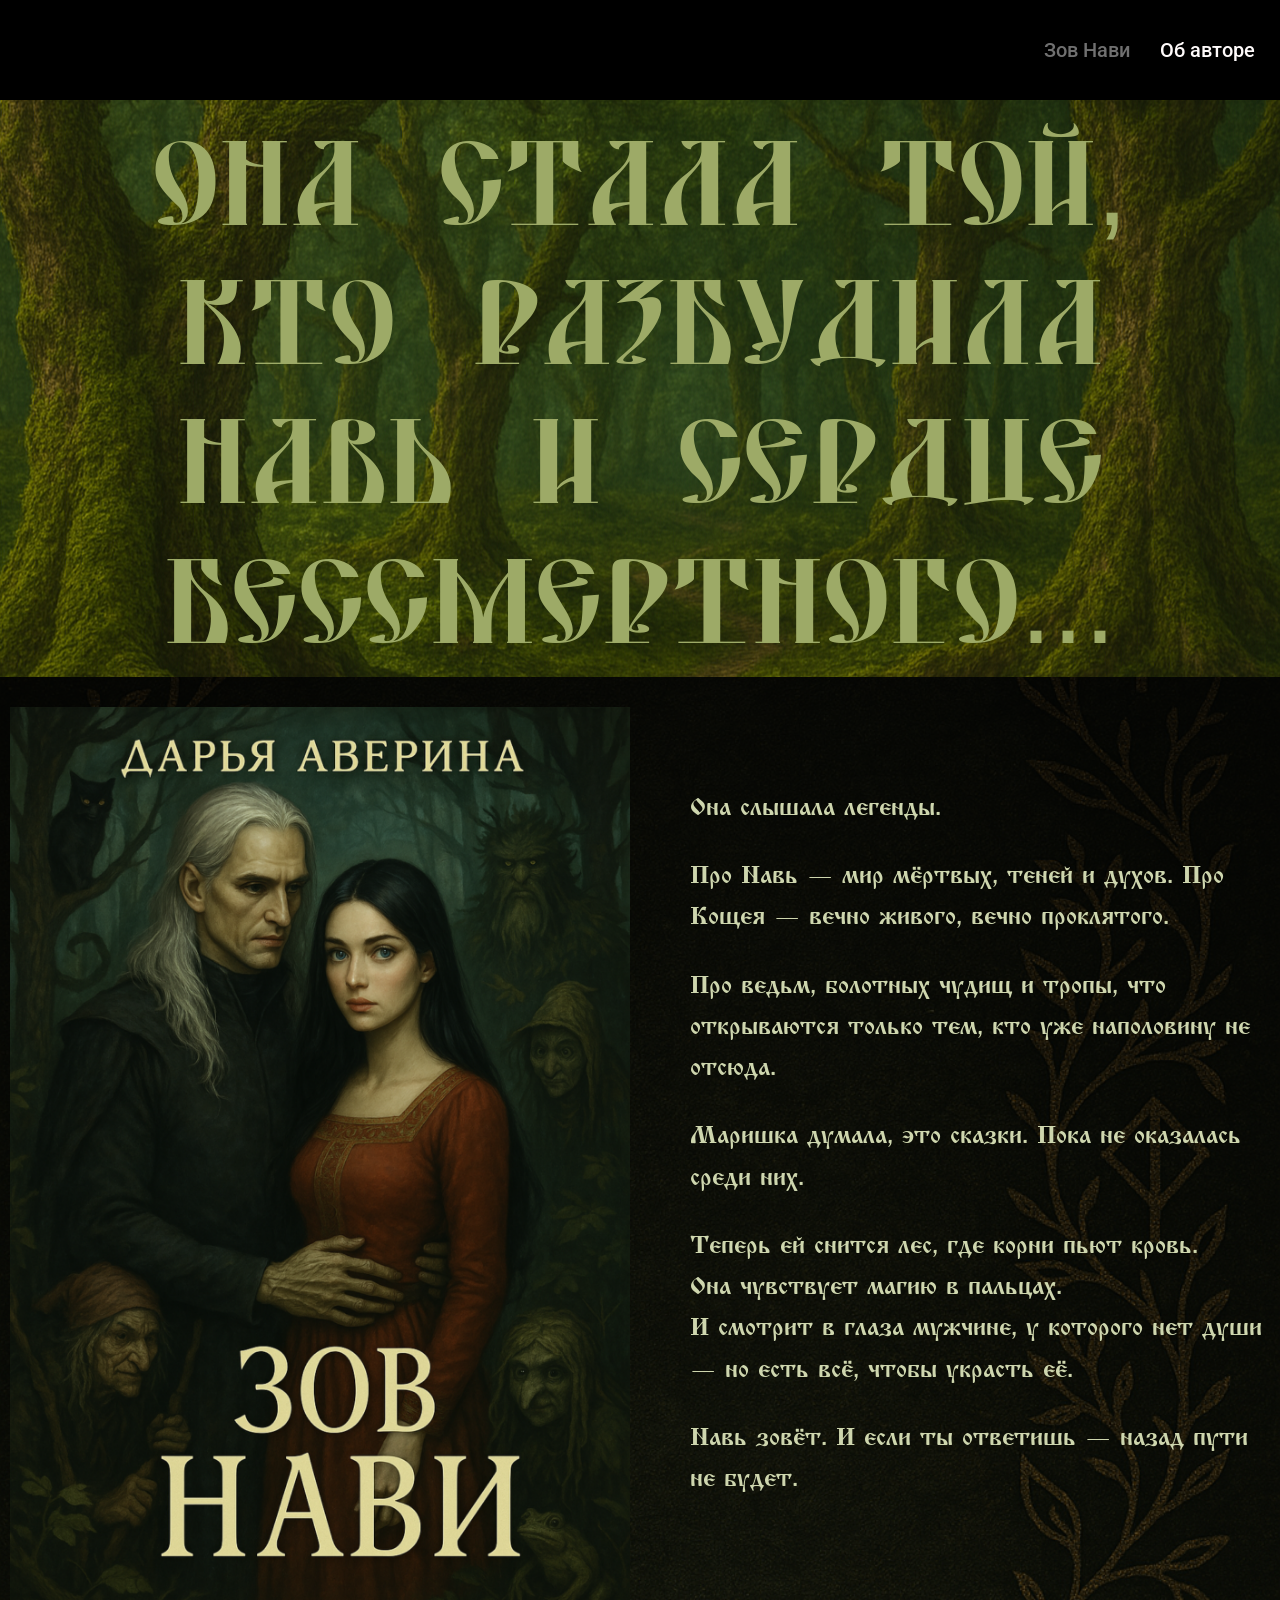
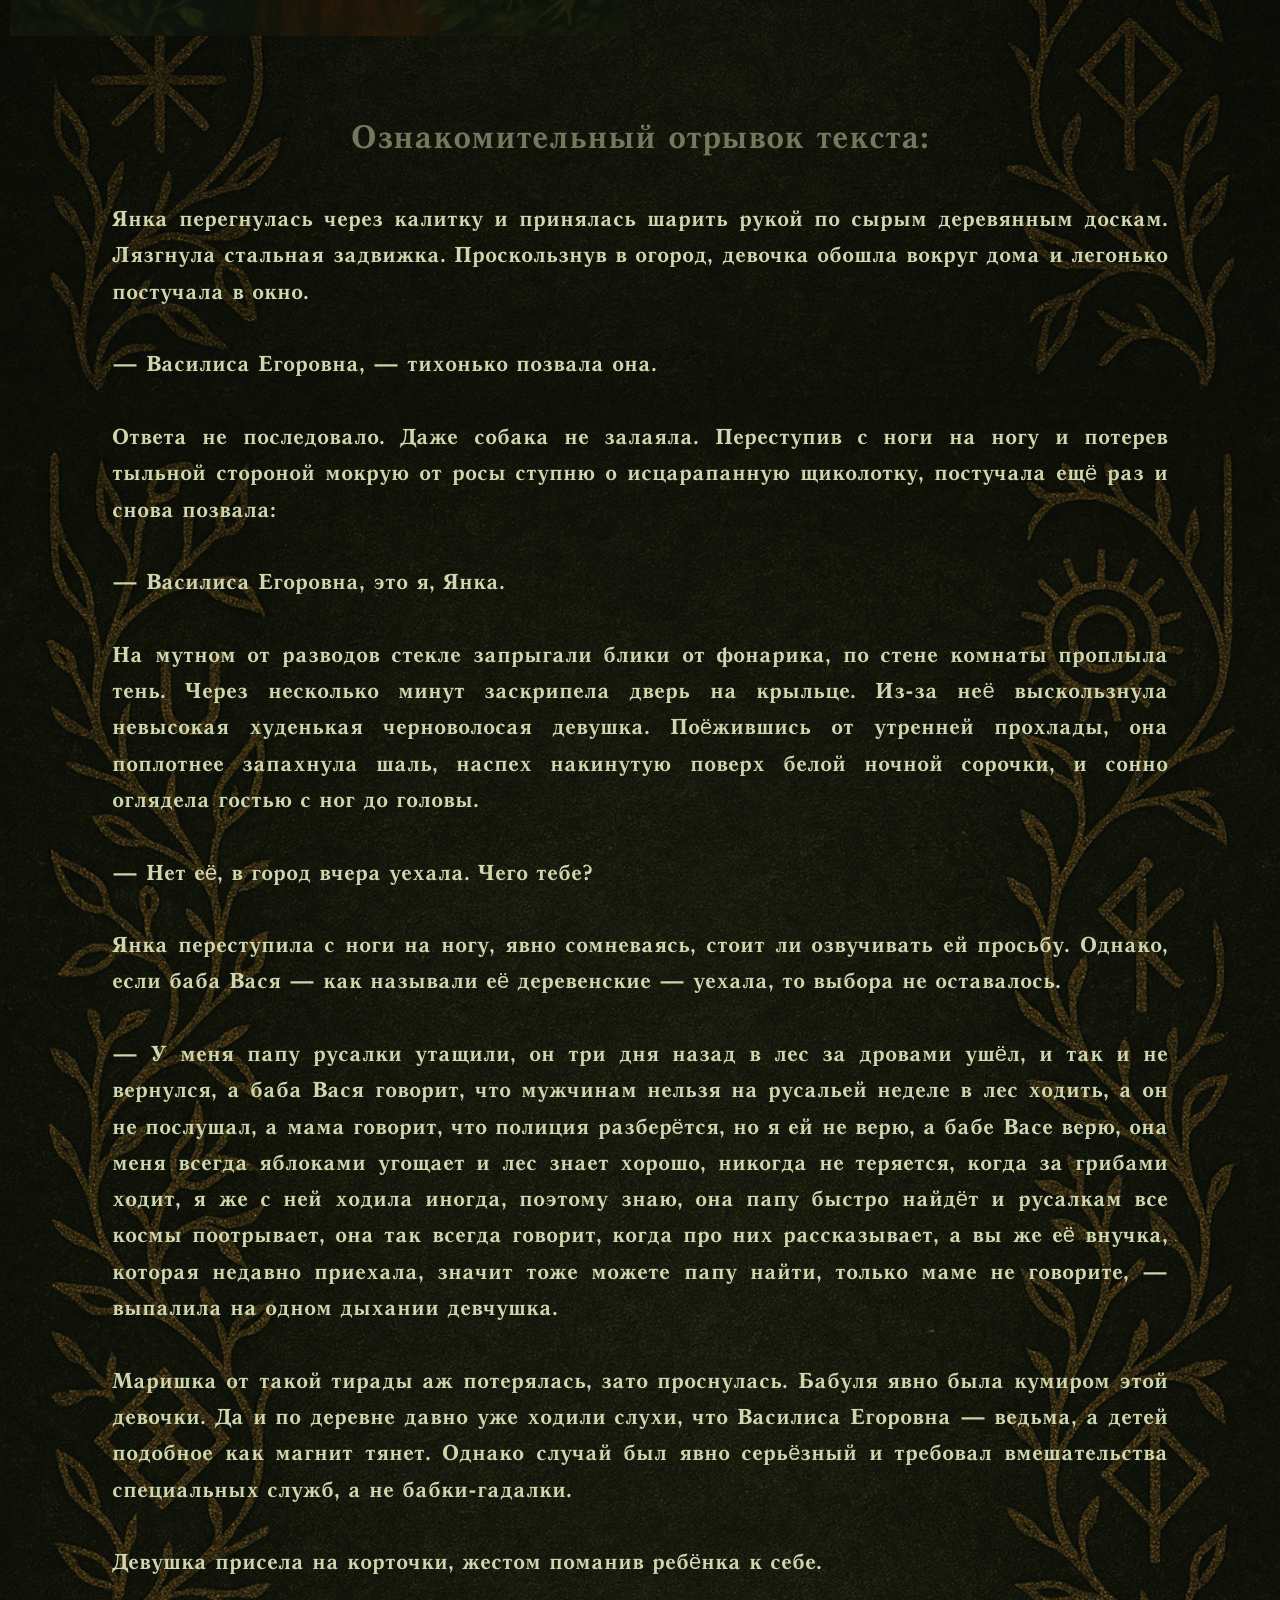
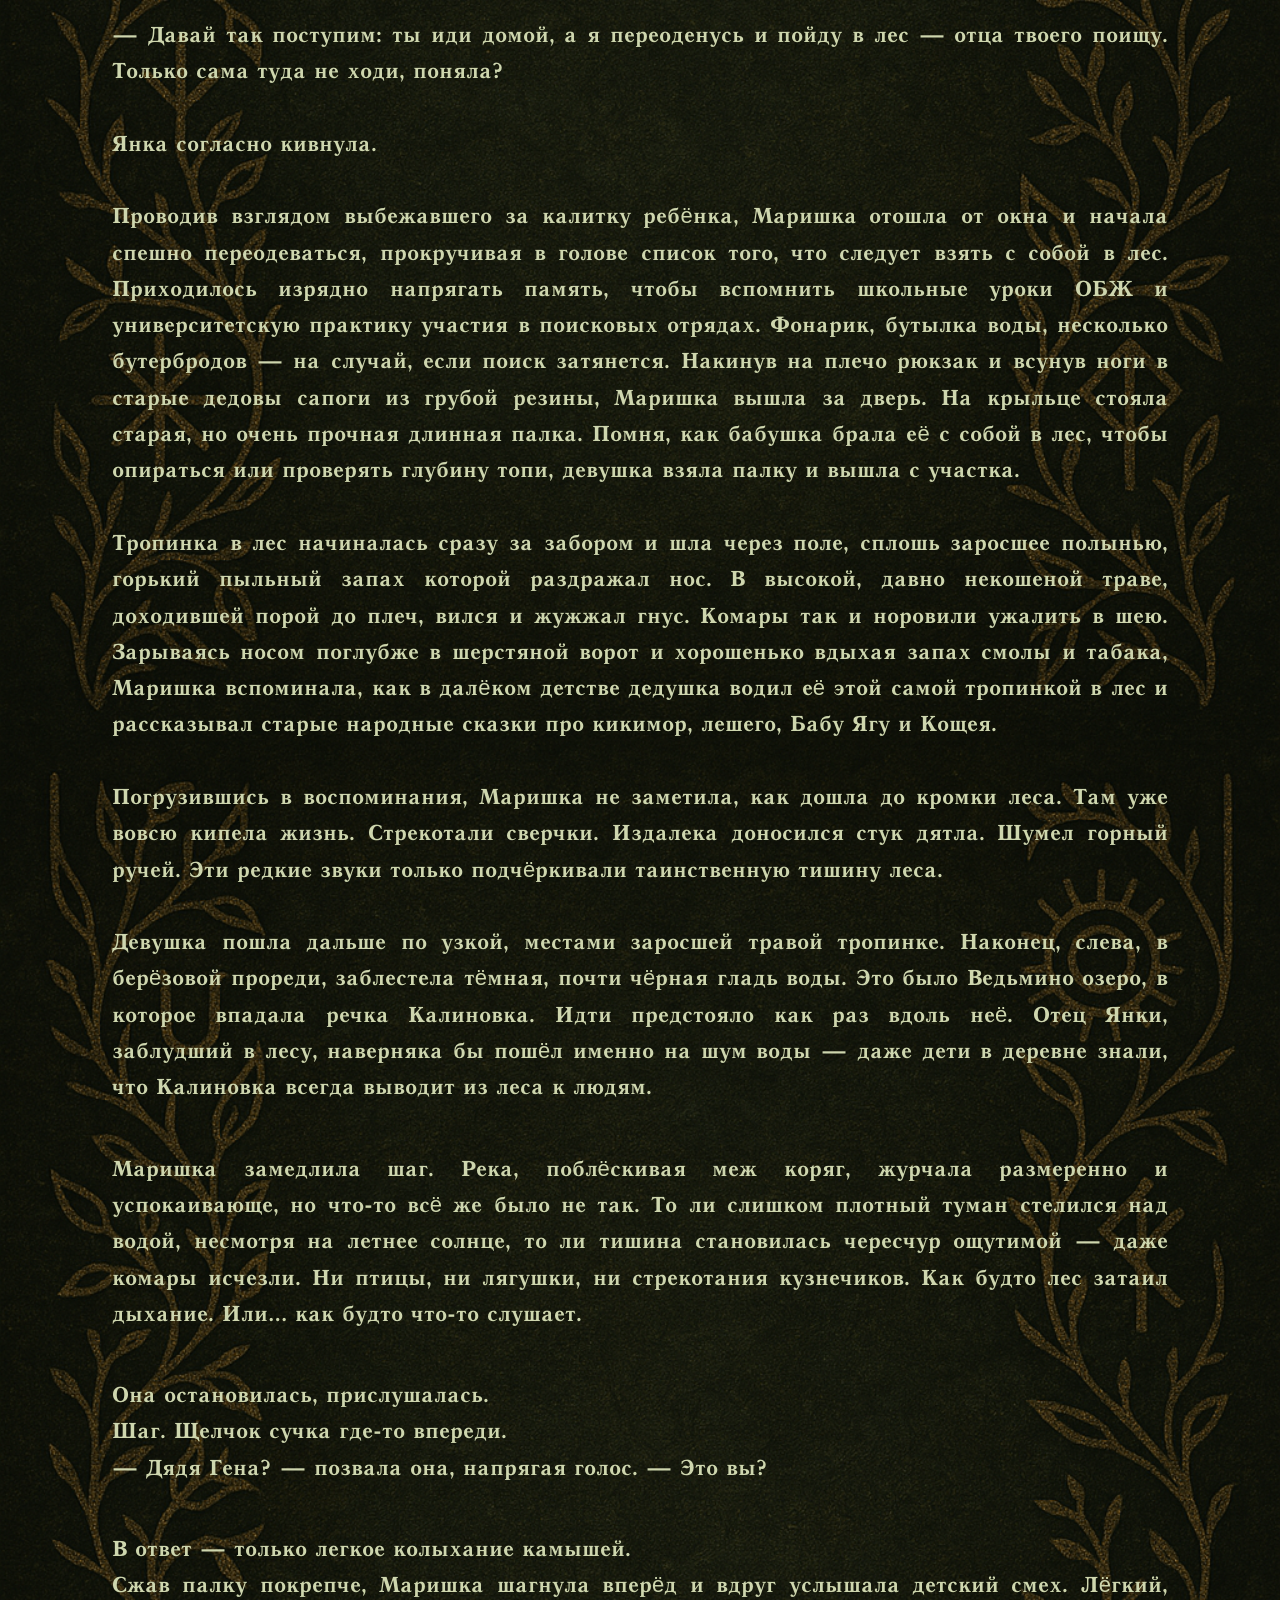
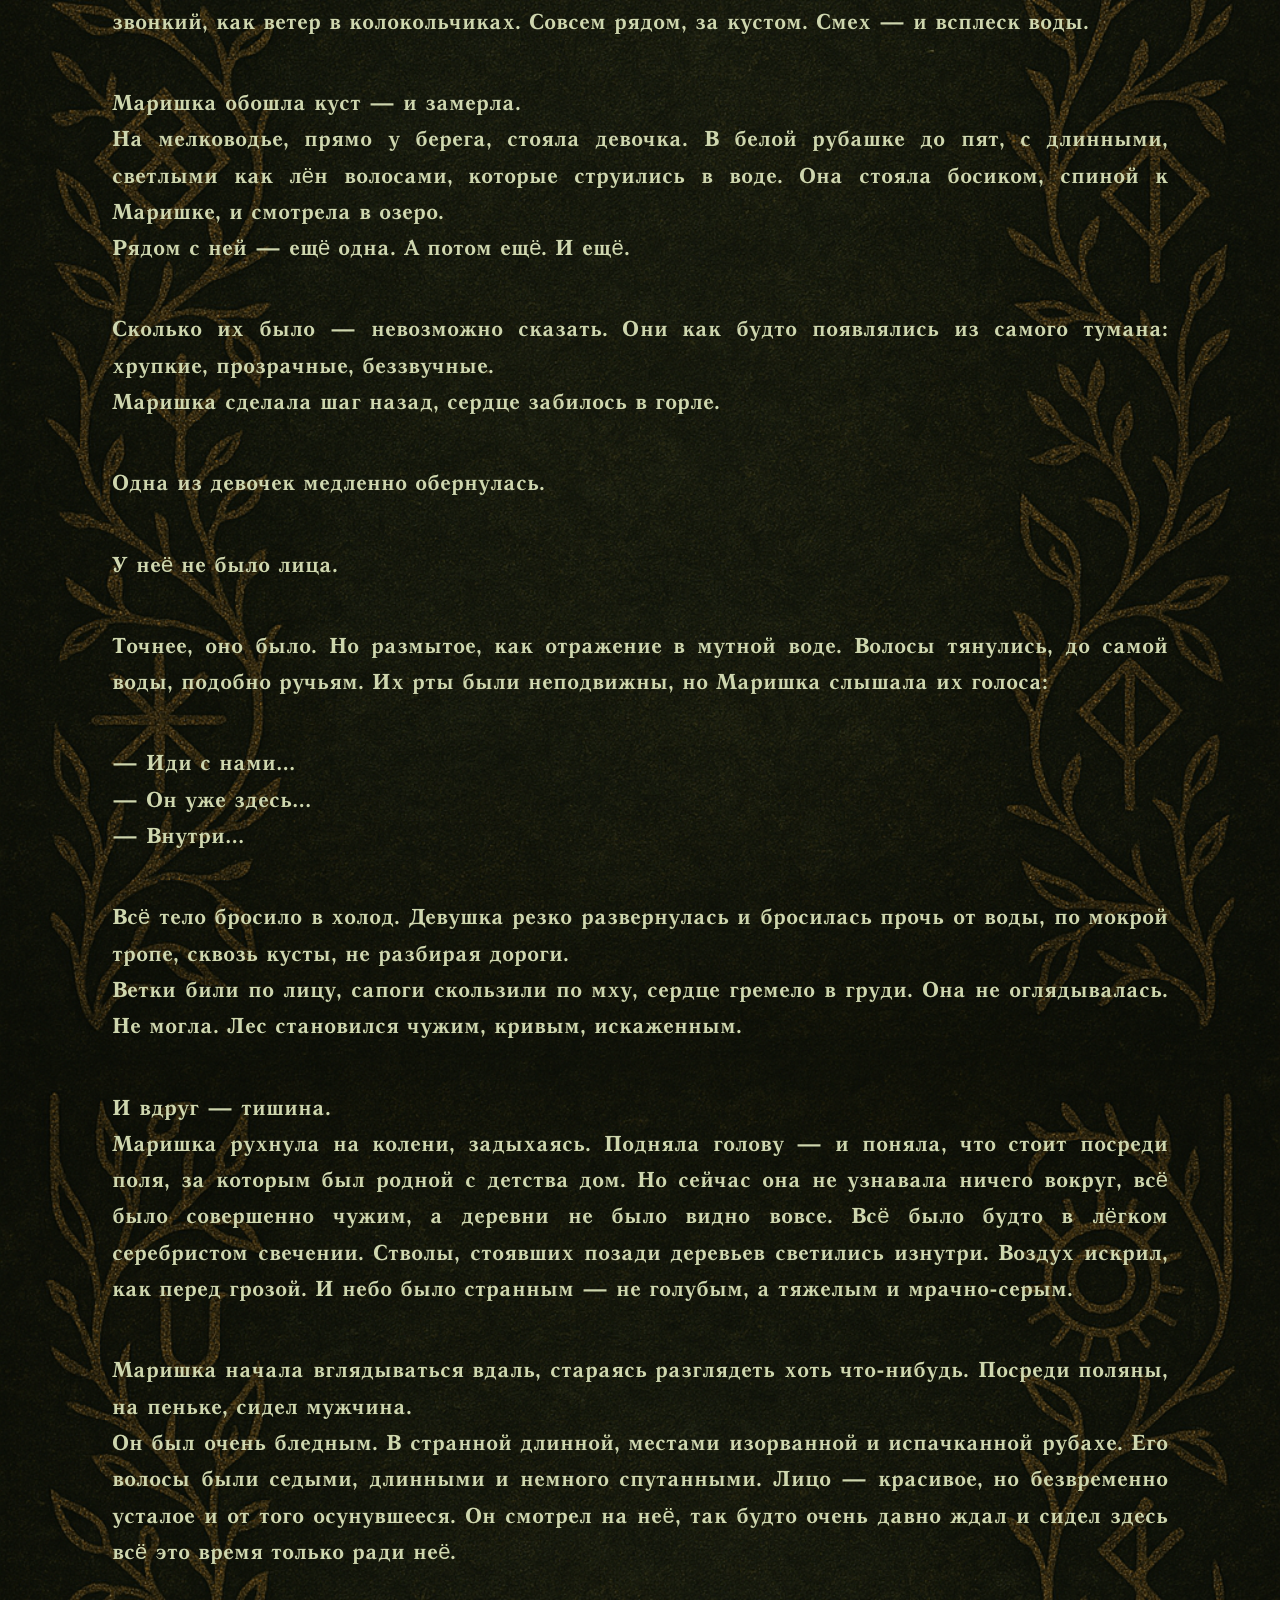
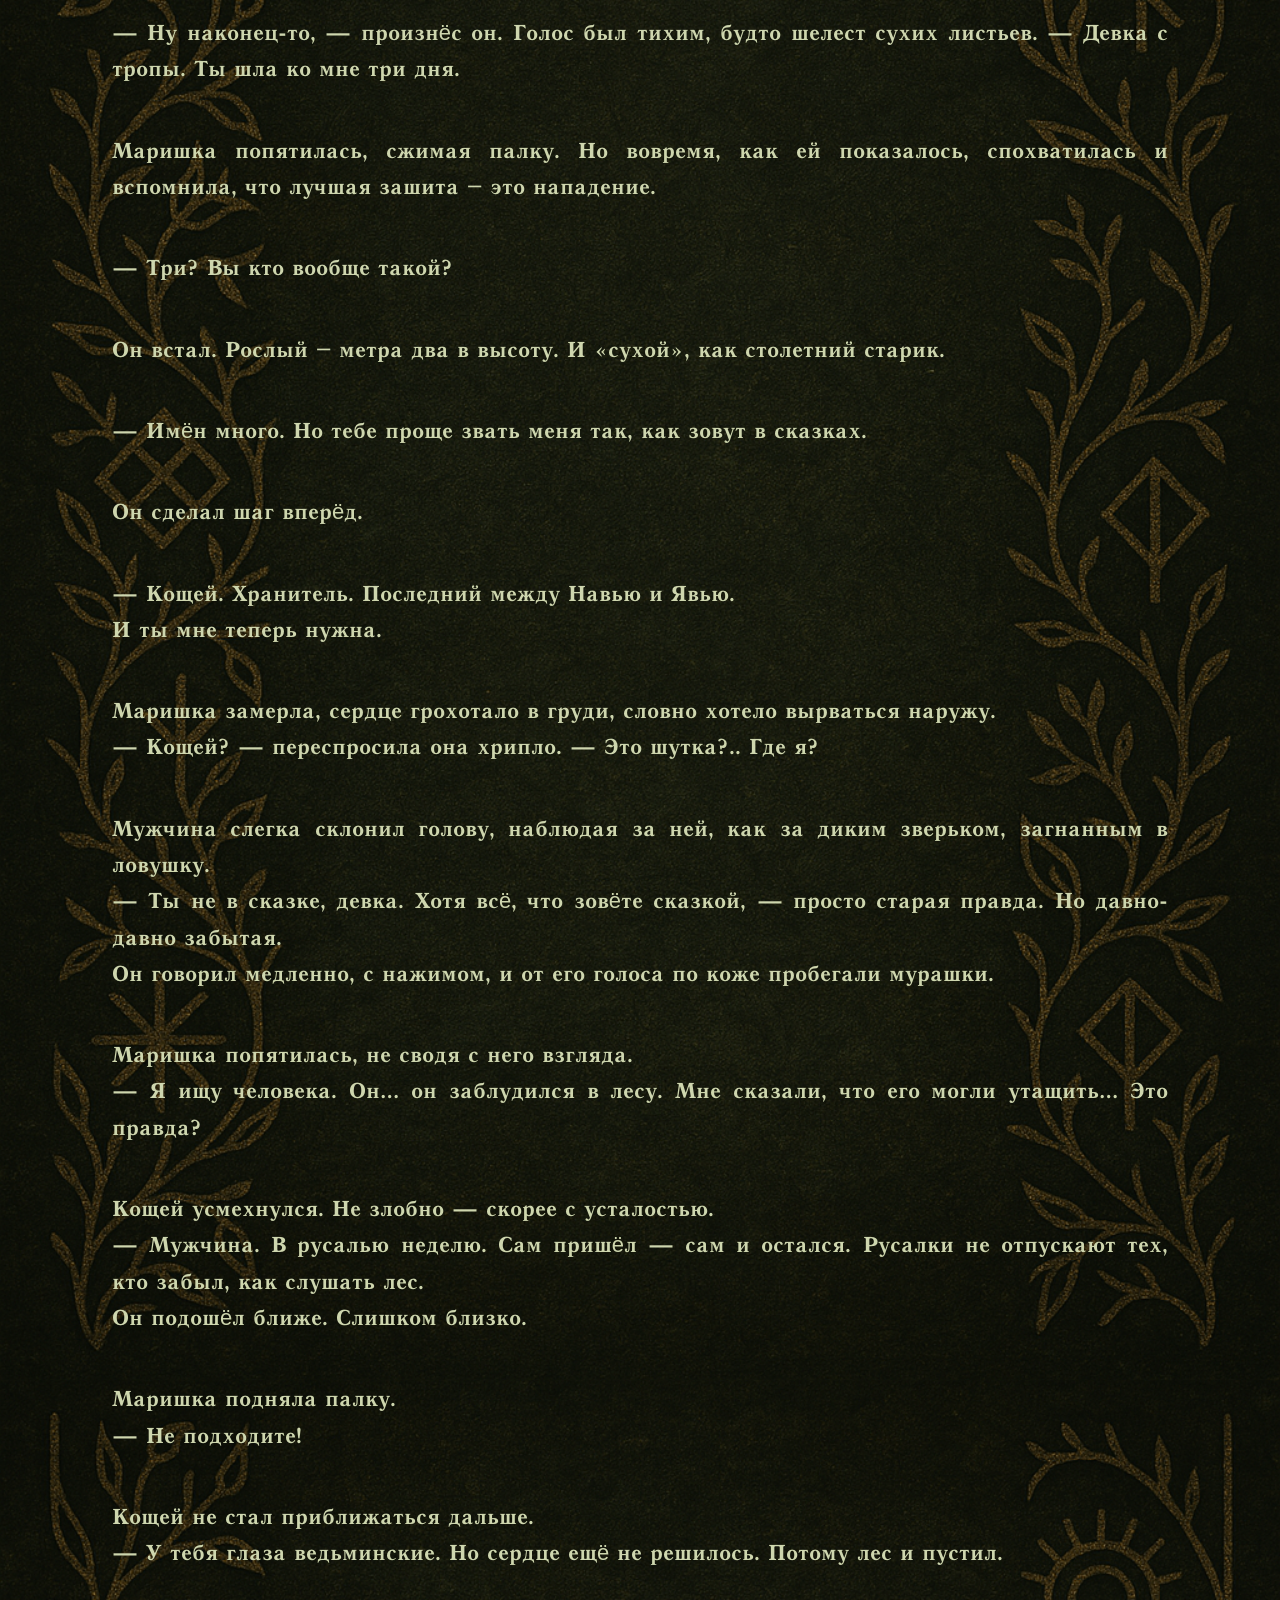
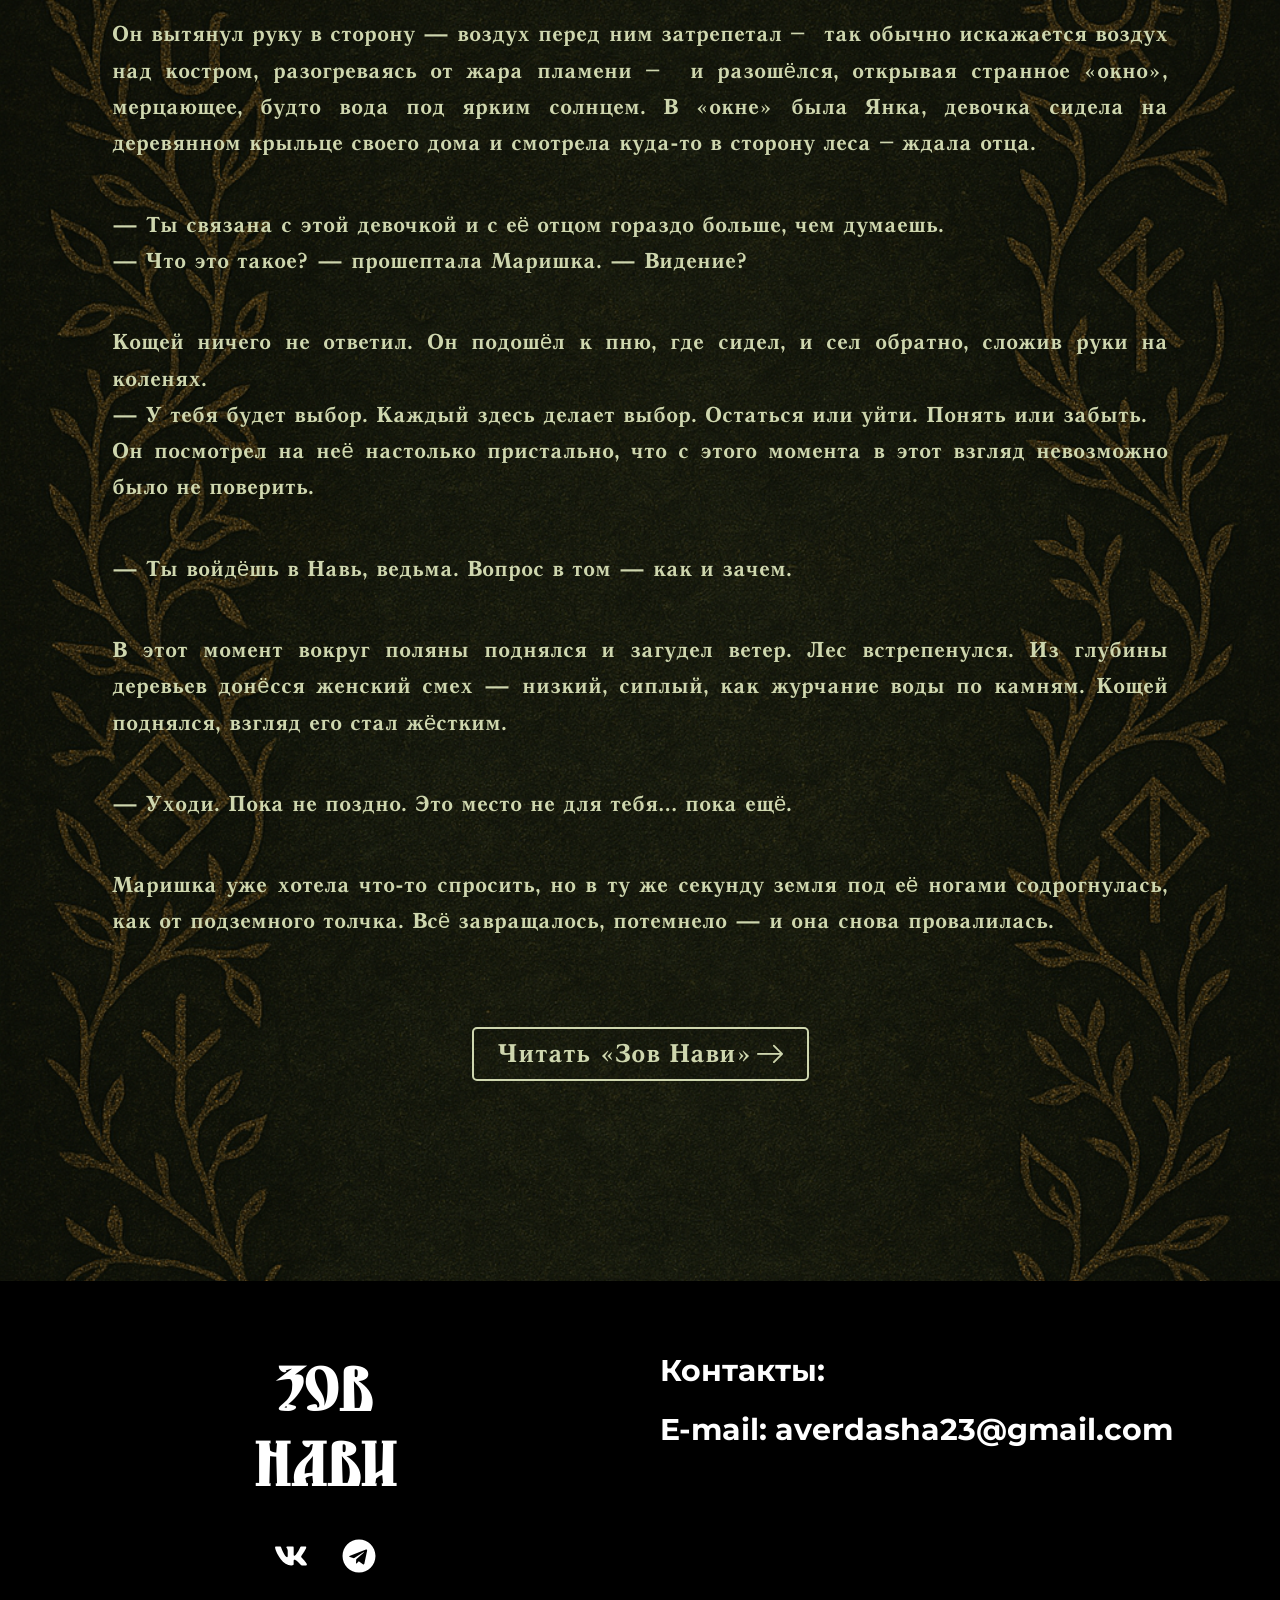
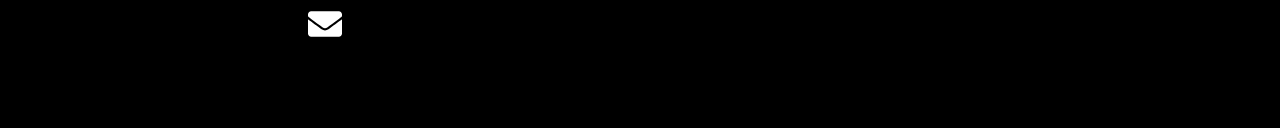
==== index.html @ d936af01 "initial setting static pages created to lift the site" ====
<!DOCTYPE html>
<html lang="en-US">
<head>
<meta charset="UTF-8">
<meta name="viewport" content="width=device-width, initial-scale=1">
	<link rel="profile" href="https://gmpg.org/xfn/11"> 
	<title>zov-navi</title>
<meta name="robots" content="max-image-preview:large">
	<style>img:is([sizes="auto" i], [sizes^="auto," i]) { contain-intrinsic-size: 3000px 1500px }</style>
	<link rel="alternate" type="application/rss+xml" title="zov-navi &raquo; Feed" href="https://dms-ddf.github.io/zov-navi/feed/">
<link rel="alternate" type="application/rss+xml" title="zov-navi &raquo; Comments Feed" href="https://dms-ddf.github.io/zov-navi/comments/feed/">
<script>
window._wpemojiSettings = {"baseUrl":"https:\/\/s.w.org\/images\/core\/emoji\/15.0.3\/72x72\/","ext":".png","svgUrl":"https:\/\/s.w.org\/images\/core\/emoji\/15.0.3\/svg\/","svgExt":".svg","source":{"concatemoji":"https:\/\/dms-ddf.github.io\/zov-navi\/wp-includes\/js\/wp-emoji-release.min.js?ver=6.7.2"}};
/*! This file is auto-generated */
!function(i,n){var o,s,e;function c(e){try{var t={supportTests:e,timestamp:(new Date).valueOf()};sessionStorage.setItem(o,JSON.stringify(t))}catch(e){}}function p(e,t,n){e.clearRect(0,0,e.canvas.width,e.canvas.height),e.fillText(t,0,0);var t=new Uint32Array(e.getImageData(0,0,e.canvas.width,e.canvas.height).data),r=(e.clearRect(0,0,e.canvas.width,e.canvas.height),e.fillText(n,0,0),new Uint32Array(e.getImageData(0,0,e.canvas.width,e.canvas.height).data));return t.every(function(e,t){return e===r[t]})}function u(e,t,n){switch(t){case"flag":return n(e,"🏳️‍⚧️","🏳️​⚧️")?!1:!n(e,"🇺🇳","🇺​🇳")&&!n(e,"🏴󠁧󠁢󠁥󠁮󠁧󠁿","🏴​󠁧​󠁢​󠁥​󠁮​󠁧​󠁿");case"emoji":return!n(e,"🐦‍⬛","🐦​⬛")}return!1}function f(e,t,n){var r="undefined"!=typeof WorkerGlobalScope&&self instanceof WorkerGlobalScope?new OffscreenCanvas(300,150):i.createElement("canvas"),a=r.getContext("2d",{willReadFrequently:!0}),o=(a.textBaseline="top",a.font="600 32px Arial",{});return e.forEach(function(e){o[e]=t(a,e,n)}),o}function t(e){var t=i.createElement("script");t.src=e,t.defer=!0,i.head.appendChild(t)}"undefined"!=typeof Promise&&(o="wpEmojiSettingsSupports",s=["flag","emoji"],n.supports={everything:!0,everythingExceptFlag:!0},e=new Promise(function(e){i.addEventListener("DOMContentLoaded",e,{once:!0})}),new Promise(function(t){var n=function(){try{var e=JSON.parse(sessionStorage.getItem(o));if("object"==typeof e&&"number"==typeof e.timestamp&&(new Date).valueOf()<e.timestamp+604800&&"object"==typeof e.supportTests)return e.supportTests}catch(e){}return null}();if(!n){if("undefined"!=typeof Worker&&"undefined"!=typeof OffscreenCanvas&&"undefined"!=typeof URL&&URL.createObjectURL&&"undefined"!=typeof Blob)try{var e="postMessage("+f.toString()+"("+[JSON.stringify(s),u.toString(),p.toString()].join(",")+"));",r=new Blob([e],{type:"text/javascript"}),a=new Worker(URL.createObjectURL(r),{name:"wpTestEmojiSupports"});return void(a.onmessage=function(e){c(n=e.data),a.terminate(),t(n)})}catch(e){}c(n=f(s,u,p))}t(n)}).then(function(e){for(var t in e)n.supports[t]=e[t],n.supports.everything=n.supports.everything&&n.supports[t],"flag"!==t&&(n.supports.everythingExceptFlag=n.supports.everythingExceptFlag&&n.supports[t]);n.supports.everythingExceptFlag=n.supports.everythingExceptFlag&&!n.supports.flag,n.DOMReady=!1,n.readyCallback=function(){n.DOMReady=!0}}).then(function(){return e}).then(function(){var e;n.supports.everything||(n.readyCallback(),(e=n.source||{}).concatemoji?t(e.concatemoji):e.wpemoji&&e.twemoji&&(t(e.twemoji),t(e.wpemoji)))}))}((window,document),window._wpemojiSettings);
</script>
<link rel="stylesheet" id="elementor-frontend-css" href="https://dms-ddf.github.io/zov-navi/wp-content/plugins/elementor/assets/css/frontend.min.css?ver=3.28.3" media="all">
<link rel="stylesheet" id="elementor-post-61-css" href="https://dms-ddf.github.io/zov-navi/wp-content/uploads/elementor/css/post-61.css?ver=1744754978" media="all">
<link rel="stylesheet" id="elementor-post-62-css" href="https://dms-ddf.github.io/zov-navi/wp-content/uploads/elementor/css/post-62.css?ver=1744754978" media="all">
<style id="cf-frontend-style-inline-css">@font-face {
	font-family: 'Uk Antique';
	font-style: normal;
	font-weight: 400;
	src: url('https://dms-ddf.github.io/zov-navi/wp-content/uploads/2025/04/uk-antique-bold.otf') format('OpenType');
}
@font-face {
	font-family: 'Yermak';
	font-style: normal;
	font-weight: 400;
	src: url('https://dms-ddf.github.io/zov-navi/wp-content/uploads/2025/04/ds-yermak_d.ttf') format('truetype');
}
@font-face {
	font-family: 'Fert';
	font-style: normal;
	font-weight: 400;
	src: url('https://dms-ddf.github.io/zov-navi/wp-content/uploads/2025/04/fert.ttf') format('truetype');
}
@font-face {
	font-family: 'Vezitsa';
	font-style: normal;
	font-weight: 400;
	src: url('https://dms-ddf.github.io/zov-navi/wp-content/uploads/2025/04/ofont.ru_Vezitsa.ttf') format('truetype');
}</style>
<link rel="stylesheet" id="astra-theme-css-css" href="https://dms-ddf.github.io/zov-navi/wp-content/themes/astra/assets/css/minified/main.min.css?ver=4.10.0" media="all">
<style id="astra-theme-css-inline-css">:root{--ast-post-nav-space:0;--ast-container-default-xlg-padding:2.5em;--ast-container-default-lg-padding:2.5em;--ast-container-default-slg-padding:2em;--ast-container-default-md-padding:2.5em;--ast-container-default-sm-padding:2.5em;--ast-container-default-xs-padding:2.4em;--ast-container-default-xxs-padding:1.8em;--ast-code-block-background:#ECEFF3;--ast-comment-inputs-background:#F9FAFB;--ast-normal-container-width:1200px;--ast-narrow-container-width:750px;--ast-blog-title-font-weight:600;--ast-blog-meta-weight:600;--ast-global-color-primary:var(--ast-global-color-4);--ast-global-color-secondary:var(--ast-global-color-5);--ast-global-color-alternate-background:var(--ast-global-color-6);--ast-global-color-subtle-background:var(--ast-global-color-7);--ast-bg-style-guide:#F8FAFC;--ast-shadow-style-guide:0px 0px 4px 0 #00000057;--ast-global-dark-bg-style:#fff;--ast-global-dark-lfs:#fbfbfb;--ast-widget-bg-color:#fafafa;--ast-wc-container-head-bg-color:#fbfbfb;--ast-title-layout-bg:#eeeeee;--ast-search-border-color:#e7e7e7;--ast-lifter-hover-bg:#e6e6e6;--ast-gallery-block-color:#000;--srfm-color-input-label:var(--ast-global-color-2);}html{font-size:100%;}a{color:var(--ast-global-color-0);}a:hover,a:focus{color:var(--ast-global-color-1);}body,button,input,select,textarea,.ast-button,.ast-custom-button{font-family:-apple-system,BlinkMacSystemFont,Segoe UI,Roboto,Oxygen-Sans,Ubuntu,Cantarell,Helvetica Neue,sans-serif;font-weight:400;font-size:16px;font-size:1rem;line-height:var(--ast-body-line-height,1.65);}blockquote{color:var(--ast-global-color-3);}h1,.entry-content h1,h2,.entry-content h2,h3,.entry-content h3,h4,.entry-content h4,h5,.entry-content h5,h6,.entry-content h6,.site-title,.site-title a{font-weight:600;}.ast-site-identity .site-title a{color:var(--ast-global-color-2);}.site-title{font-size:26px;font-size:1.625rem;display:block;}.site-header .site-description{font-size:15px;font-size:0.9375rem;display:none;}.entry-title{font-size:20px;font-size:1.25rem;}.ast-blog-single-element.ast-taxonomy-container a{font-size:14px;font-size:0.875rem;}.ast-blog-meta-container{font-size:13px;font-size:0.8125rem;}.archive .ast-article-post .ast-article-inner,.blog .ast-article-post .ast-article-inner,.archive .ast-article-post .ast-article-inner:hover,.blog .ast-article-post .ast-article-inner:hover{border-top-left-radius:6px;border-top-right-radius:6px;border-bottom-right-radius:6px;border-bottom-left-radius:6px;overflow:hidden;}h1,.entry-content h1{font-size:36px;font-size:2.25rem;font-weight:600;line-height:1.4em;}h2,.entry-content h2{font-size:30px;font-size:1.875rem;font-weight:600;line-height:1.3em;}h3,.entry-content h3{font-size:24px;font-size:1.5rem;font-weight:600;line-height:1.3em;}h4,.entry-content h4{font-size:20px;font-size:1.25rem;line-height:1.2em;font-weight:600;}h5,.entry-content h5{font-size:18px;font-size:1.125rem;line-height:1.2em;font-weight:600;}h6,.entry-content h6{font-size:16px;font-size:1rem;line-height:1.25em;font-weight:600;}::selection{background-color:var(--ast-global-color-0);color:#ffffff;}body,h1,.entry-title a,.entry-content h1,h2,.entry-content h2,h3,.entry-content h3,h4,.entry-content h4,h5,.entry-content h5,h6,.entry-content h6{color:var(--ast-global-color-3);}.tagcloud a:hover,.tagcloud a:focus,.tagcloud a.current-item{color:#ffffff;border-color:var(--ast-global-color-0);background-color:var(--ast-global-color-0);}input:focus,input[type="text"]:focus,input[type="email"]:focus,input[type="url"]:focus,input[type="password"]:focus,input[type="reset"]:focus,input[type="search"]:focus,textarea:focus{border-color:var(--ast-global-color-0);}input[type="radio"]:checked,input[type=reset],input[type="checkbox"]:checked,input[type="checkbox"]:hover:checked,input[type="checkbox"]:focus:checked,input[type=range]::-webkit-slider-thumb{border-color:var(--ast-global-color-0);background-color:var(--ast-global-color-0);box-shadow:none;}.site-footer a:hover + .post-count,.site-footer a:focus + .post-count{background:var(--ast-global-color-0);border-color:var(--ast-global-color-0);}.single .nav-links .nav-previous,.single .nav-links .nav-next{color:var(--ast-global-color-0);}.entry-meta,.entry-meta *{line-height:1.45;color:var(--ast-global-color-0);font-weight:600;}.entry-meta a:not(.ast-button):hover,.entry-meta a:not(.ast-button):hover *,.entry-meta a:not(.ast-button):focus,.entry-meta a:not(.ast-button):focus *,.page-links > .page-link,.page-links .page-link:hover,.post-navigation a:hover{color:var(--ast-global-color-1);}#cat option,.secondary .calendar_wrap thead a,.secondary .calendar_wrap thead a:visited{color:var(--ast-global-color-0);}.secondary .calendar_wrap #today,.ast-progress-val span{background:var(--ast-global-color-0);}.secondary a:hover + .post-count,.secondary a:focus + .post-count{background:var(--ast-global-color-0);border-color:var(--ast-global-color-0);}.calendar_wrap #today > a{color:#ffffff;}.page-links .page-link,.single .post-navigation a{color:var(--ast-global-color-3);}.ast-search-menu-icon .search-form button.search-submit{padding:0 4px;}.ast-search-menu-icon form.search-form{padding-right:0;}.ast-search-menu-icon.slide-search input.search-field{width:0;}.ast-header-search .ast-search-menu-icon.ast-dropdown-active .search-form,.ast-header-search .ast-search-menu-icon.ast-dropdown-active .search-field:focus{transition:all 0.2s;}.search-form input.search-field:focus{outline:none;}.ast-search-menu-icon .search-form button.search-submit:focus,.ast-theme-transparent-header .ast-header-search .ast-dropdown-active .ast-icon,.ast-theme-transparent-header .ast-inline-search .search-field:focus .ast-icon{color:var(--ast-global-color-1);}.ast-header-search .slide-search .search-form{border:2px solid var(--ast-global-color-0);}.ast-header-search .slide-search .search-field{background-color:(--ast-global-dark-bg-style);}.ast-archive-title{color:var(--ast-global-color-2);}.widget-title{font-size:22px;font-size:1.375rem;color:var(--ast-global-color-2);}.ast-single-post .entry-content a,.ast-comment-content a:not(.ast-comment-edit-reply-wrap a){text-decoration:underline;}.ast-single-post .elementor-widget-button .elementor-button,.ast-single-post .entry-content .uagb-tab a,.ast-single-post .entry-content .uagb-ifb-cta a,.ast-single-post .entry-content .uabb-module-content a,.ast-single-post .entry-content .uagb-post-grid a,.ast-single-post .entry-content .uagb-timeline a,.ast-single-post .entry-content .uagb-toc__wrap a,.ast-single-post .entry-content .uagb-taxomony-box a,.ast-single-post .entry-content .woocommerce a,.entry-content .wp-block-latest-posts > li > a,.ast-single-post .entry-content .wp-block-file__button,li.ast-post-filter-single,.ast-single-post .ast-comment-content .comment-reply-link,.ast-single-post .ast-comment-content .comment-edit-link{text-decoration:none;}.ast-search-menu-icon.slide-search a:focus-visible:focus-visible,.astra-search-icon:focus-visible,#close:focus-visible,a:focus-visible,.ast-menu-toggle:focus-visible,.site .skip-link:focus-visible,.wp-block-loginout input:focus-visible,.wp-block-search.wp-block-search__button-inside .wp-block-search__inside-wrapper,.ast-header-navigation-arrow:focus-visible,.woocommerce .wc-proceed-to-checkout > .checkout-button:focus-visible,.woocommerce .woocommerce-MyAccount-navigation ul li a:focus-visible,.ast-orders-table__row .ast-orders-table__cell:focus-visible,.woocommerce .woocommerce-order-details .order-again > .button:focus-visible,.woocommerce .woocommerce-message a.button.wc-forward:focus-visible,.woocommerce #minus_qty:focus-visible,.woocommerce #plus_qty:focus-visible,a#ast-apply-coupon:focus-visible,.woocommerce .woocommerce-info a:focus-visible,.woocommerce .astra-shop-summary-wrap a:focus-visible,.woocommerce a.wc-forward:focus-visible,#ast-apply-coupon:focus-visible,.woocommerce-js .woocommerce-mini-cart-item a.remove:focus-visible,#close:focus-visible,.button.search-submit:focus-visible,#search_submit:focus,.normal-search:focus-visible,.ast-header-account-wrap:focus-visible,.woocommerce .ast-on-card-button.ast-quick-view-trigger:focus{outline-style:dotted;outline-color:inherit;outline-width:thin;}input:focus,input[type="text"]:focus,input[type="email"]:focus,input[type="url"]:focus,input[type="password"]:focus,input[type="reset"]:focus,input[type="search"]:focus,input[type="number"]:focus,textarea:focus,.wp-block-search__input:focus,[data-section="section-header-mobile-trigger"] .ast-button-wrap .ast-mobile-menu-trigger-minimal:focus,.ast-mobile-popup-drawer.active .menu-toggle-close:focus,.woocommerce-ordering select.orderby:focus,#ast-scroll-top:focus,#coupon_code:focus,.woocommerce-page #comment:focus,.woocommerce #reviews #respond input#submit:focus,.woocommerce a.add_to_cart_button:focus,.woocommerce .button.single_add_to_cart_button:focus,.woocommerce .woocommerce-cart-form button:focus,.woocommerce .woocommerce-cart-form__cart-item .quantity .qty:focus,.woocommerce .woocommerce-billing-fields .woocommerce-billing-fields__field-wrapper .woocommerce-input-wrapper > .input-text:focus,.woocommerce #order_comments:focus,.woocommerce #place_order:focus,.woocommerce .woocommerce-address-fields .woocommerce-address-fields__field-wrapper .woocommerce-input-wrapper > .input-text:focus,.woocommerce .woocommerce-MyAccount-content form button:focus,.woocommerce .woocommerce-MyAccount-content .woocommerce-EditAccountForm .woocommerce-form-row .woocommerce-Input.input-text:focus,.woocommerce .ast-woocommerce-container .woocommerce-pagination ul.page-numbers li a:focus,body #content .woocommerce form .form-row .select2-container--default .select2-selection--single:focus,#ast-coupon-code:focus,.woocommerce.woocommerce-js .quantity input[type=number]:focus,.woocommerce-js .woocommerce-mini-cart-item .quantity input[type=number]:focus,.woocommerce p#ast-coupon-trigger:focus{border-style:dotted;border-color:inherit;border-width:thin;}input{outline:none;}.ast-logo-title-inline .site-logo-img{padding-right:1em;}body .ast-oembed-container *{position:absolute;top:0;width:100%;height:100%;left:0;}body .wp-block-embed-pocket-casts .ast-oembed-container *{position:unset;}.ast-single-post-featured-section + article {margin-top: 2em;}.site-content .ast-single-post-featured-section img {width: 100%;overflow: hidden;object-fit: cover;}.ast-separate-container .site-content .ast-single-post-featured-section + article {margin-top: -80px;z-index: 9;position: relative;border-radius: 4px;}@media (min-width: 922px) {.ast-no-sidebar .site-content .ast-article-image-container--wide {margin-left: -120px;margin-right: -120px;max-width: unset;width: unset;}.ast-left-sidebar .site-content .ast-article-image-container--wide,.ast-right-sidebar .site-content .ast-article-image-container--wide {margin-left: -10px;margin-right: -10px;}.site-content .ast-article-image-container--full {margin-left: calc( -50vw + 50%);margin-right: calc( -50vw + 50%);max-width: 100vw;width: 100vw;}.ast-left-sidebar .site-content .ast-article-image-container--full,.ast-right-sidebar .site-content .ast-article-image-container--full {margin-left: -10px;margin-right: -10px;max-width: inherit;width: auto;}}.site > .ast-single-related-posts-container {margin-top: 0;}@media (min-width: 922px) {.ast-desktop .ast-container--narrow {max-width: var(--ast-narrow-container-width);margin: 0 auto;}}.ast-page-builder-template .hentry {margin: 0;}.ast-page-builder-template .site-content > .ast-container {max-width: 100%;padding: 0;}.ast-page-builder-template .site .site-content #primary {padding: 0;margin: 0;}.ast-page-builder-template .no-results {text-align: center;margin: 4em auto;}.ast-page-builder-template .ast-pagination {padding: 2em;}.ast-page-builder-template .entry-header.ast-no-title.ast-no-thumbnail {margin-top: 0;}.ast-page-builder-template .entry-header.ast-header-without-markup {margin-top: 0;margin-bottom: 0;}.ast-page-builder-template .entry-header.ast-no-title.ast-no-meta {margin-bottom: 0;}.ast-page-builder-template.single .post-navigation {padding-bottom: 2em;}.ast-page-builder-template.single-post .site-content > .ast-container {max-width: 100%;}.ast-page-builder-template .entry-header {margin-top: 2em;margin-left: auto;margin-right: auto;}.ast-page-builder-template .ast-archive-description {margin: 2em auto 0;padding-left: 20px;padding-right: 20px;}.ast-page-builder-template .ast-row {margin-left: 0;margin-right: 0;}.single.ast-page-builder-template .entry-header + .entry-content,.single.ast-page-builder-template .ast-single-entry-banner + .site-content article .entry-content {margin-bottom: 2em;}@media(min-width: 921px) {.ast-page-builder-template.archive.ast-right-sidebar .ast-row article,.ast-page-builder-template.archive.ast-left-sidebar .ast-row article {padding-left: 0;padding-right: 0;}}input[type="text"],input[type="number"],input[type="email"],input[type="url"],input[type="password"],input[type="search"],input[type=reset],input[type=tel],input[type=date],select,textarea{font-size:16px;font-style:normal;font-weight:400;line-height:24px;width:100%;padding:12px 16px;border-radius:4px;box-shadow:0px 1px 2px 0px rgba(0,0,0,0.05);color:var(--ast-form-input-text,#475569);}input[type="text"],input[type="number"],input[type="email"],input[type="url"],input[type="password"],input[type="search"],input[type=reset],input[type=tel],input[type=date],select{height:40px;}input[type="date"]{border-width:1px;border-style:solid;border-color:var(--ast-border-color);background:var( --ast-global-color-secondary,--ast-global-color-5 );}input[type="text"]:focus,input[type="number"]:focus,input[type="email"]:focus,input[type="url"]:focus,input[type="password"]:focus,input[type="search"]:focus,input[type=reset]:focus,input[type="tel"]:focus,input[type="date"]:focus,select:focus,textarea:focus{border-color:#046BD2;box-shadow:none;outline:none;color:var(--ast-form-input-focus-text,#475569);}label,legend{color:#111827;font-size:14px;font-style:normal;font-weight:500;line-height:20px;}select{padding:6px 10px;}fieldset{padding:30px;border-radius:4px;}button,.ast-button,.button,input[type="button"],input[type="reset"],input[type="submit"]{border-radius:4px;box-shadow:0px 1px 2px 0px rgba(0,0,0,0.05);}:root{--ast-comment-inputs-background:#FFF;}::placeholder{color:var(--ast-form-field-color,#9CA3AF);}::-ms-input-placeholder{color:var(--ast-form-field-color,#9CA3AF);}@media (max-width:921.9px){#ast-desktop-header{display:none;}}@media (min-width:922px){#ast-mobile-header{display:none;}}.wp-block-buttons.aligncenter{justify-content:center;}@media (max-width:921px){.ast-theme-transparent-header #primary,.ast-theme-transparent-header #secondary{padding:0;}}@media (max-width:921px){.ast-plain-container.ast-no-sidebar #primary{padding:0;}}.ast-plain-container.ast-no-sidebar #primary{margin-top:0;margin-bottom:0;}.wp-block-button.is-style-outline .wp-block-button__link{border-color:var(--ast-global-color-0);}div.wp-block-button.is-style-outline > .wp-block-button__link:not(.has-text-color),div.wp-block-button.wp-block-button__link.is-style-outline:not(.has-text-color){color:var(--ast-global-color-0);}.wp-block-button.is-style-outline .wp-block-button__link:hover,.wp-block-buttons .wp-block-button.is-style-outline .wp-block-button__link:focus,.wp-block-buttons .wp-block-button.is-style-outline > .wp-block-button__link:not(.has-text-color):hover,.wp-block-buttons .wp-block-button.wp-block-button__link.is-style-outline:not(.has-text-color):hover{color:#ffffff;background-color:var(--ast-global-color-1);border-color:var(--ast-global-color-1);}.post-page-numbers.current .page-link,.ast-pagination .page-numbers.current{color:#ffffff;border-color:var(--ast-global-color-0);background-color:var(--ast-global-color-0);}.wp-block-buttons .wp-block-button.is-style-outline .wp-block-button__link.wp-element-button,.ast-outline-button,.wp-block-uagb-buttons-child .uagb-buttons-repeater.ast-outline-button{border-color:var(--ast-global-color-0);border-top-width:2px;border-right-width:2px;border-bottom-width:2px;border-left-width:2px;font-family:inherit;font-weight:500;font-size:16px;font-size:1rem;line-height:1em;padding-top:13px;padding-right:30px;padding-bottom:13px;padding-left:30px;}.wp-block-buttons .wp-block-button.is-style-outline > .wp-block-button__link:not(.has-text-color),.wp-block-buttons .wp-block-button.wp-block-button__link.is-style-outline:not(.has-text-color),.ast-outline-button{color:var(--ast-global-color-0);}.wp-block-button.is-style-outline .wp-block-button__link:hover,.wp-block-buttons .wp-block-button.is-style-outline .wp-block-button__link:focus,.wp-block-buttons .wp-block-button.is-style-outline > .wp-block-button__link:not(.has-text-color):hover,.wp-block-buttons .wp-block-button.wp-block-button__link.is-style-outline:not(.has-text-color):hover,.ast-outline-button:hover,.ast-outline-button:focus,.wp-block-uagb-buttons-child .uagb-buttons-repeater.ast-outline-button:hover,.wp-block-uagb-buttons-child .uagb-buttons-repeater.ast-outline-button:focus{color:#ffffff;background-color:var(--ast-global-color-1);border-color:var(--ast-global-color-1);}.ast-single-post .entry-content a.ast-outline-button,.ast-single-post .entry-content .is-style-outline>.wp-block-button__link{text-decoration:none;}.wp-block-button .wp-block-button__link.wp-element-button.is-style-outline:not(.has-background),.wp-block-button.is-style-outline>.wp-block-button__link.wp-element-button:not(.has-background),.ast-outline-button{background-color:transparent;}.uagb-buttons-repeater.ast-outline-button{border-radius:9999px;}@media (max-width:921px){.wp-block-buttons .wp-block-button.is-style-outline .wp-block-button__link.wp-element-button,.ast-outline-button,.wp-block-uagb-buttons-child .uagb-buttons-repeater.ast-outline-button{padding-top:12px;padding-right:28px;padding-bottom:12px;padding-left:28px;}}@media (max-width:544px){.wp-block-buttons .wp-block-button.is-style-outline .wp-block-button__link.wp-element-button,.ast-outline-button,.wp-block-uagb-buttons-child .uagb-buttons-repeater.ast-outline-button{padding-top:10px;padding-right:24px;padding-bottom:10px;padding-left:24px;}}.entry-content[data-ast-blocks-layout] > figure{margin-bottom:1em;}h1.widget-title{font-weight:600;}h2.widget-title{font-weight:600;}h3.widget-title{font-weight:600;}#page{display:flex;flex-direction:column;min-height:100vh;}.ast-404-layout-1 h1.page-title{color:var(--ast-global-color-2);}.single .post-navigation a{line-height:1em;height:inherit;}.error-404 .page-sub-title{font-size:1.5rem;font-weight:inherit;}.search .site-content .content-area .search-form{margin-bottom:0;}#page .site-content{flex-grow:1;}.widget{margin-bottom:1.25em;}#secondary li{line-height:1.5em;}#secondary .wp-block-group h2{margin-bottom:0.7em;}#secondary h2{font-size:1.7rem;}.ast-separate-container .ast-article-post,.ast-separate-container .ast-article-single,.ast-separate-container .comment-respond{padding:3em;}.ast-separate-container .ast-article-single .ast-article-single{padding:0;}.ast-article-single .wp-block-post-template-is-layout-grid{padding-left:0;}.ast-separate-container .comments-title,.ast-narrow-container .comments-title{padding:1.5em 2em;}.ast-page-builder-template .comment-form-textarea,.ast-comment-formwrap .ast-grid-common-col{padding:0;}.ast-comment-formwrap{padding:0;display:inline-flex;column-gap:20px;width:100%;margin-left:0;margin-right:0;}.comments-area textarea#comment:focus,.comments-area textarea#comment:active,.comments-area .ast-comment-formwrap input[type="text"]:focus,.comments-area .ast-comment-formwrap input[type="text"]:active {box-shadow:none;outline:none;}.archive.ast-page-builder-template .entry-header{margin-top:2em;}.ast-page-builder-template .ast-comment-formwrap{width:100%;}.entry-title{margin-bottom:0.6em;}.ast-archive-description p{font-size:inherit;font-weight:inherit;line-height:inherit;}.ast-separate-container .ast-comment-list li.depth-1,.hentry{margin-bottom:1.5em;}.site-content section.ast-archive-description{margin-bottom:2em;}@media (min-width:921px){.ast-left-sidebar.ast-page-builder-template #secondary,.archive.ast-right-sidebar.ast-page-builder-template .site-main{padding-left:20px;padding-right:20px;}}@media (max-width:544px){.ast-comment-formwrap.ast-row{column-gap:10px;display:inline-block;}#ast-commentform .ast-grid-common-col{position:relative;width:100%;}}@media (min-width:1201px){.ast-separate-container .ast-article-post,.ast-separate-container .ast-article-single,.ast-separate-container .ast-author-box,.ast-separate-container .ast-404-layout-1,.ast-separate-container .no-results{padding:3em;}}@media (max-width:921px){.ast-separate-container #primary,.ast-separate-container #secondary{padding:1.5em 0;}#primary,#secondary{padding:1.5em 0;margin:0;}.ast-left-sidebar #content > .ast-container{display:flex;flex-direction:column-reverse;width:100%;}}@media (min-width:922px){.ast-separate-container.ast-right-sidebar #primary,.ast-separate-container.ast-left-sidebar #primary{border:0;}.search-no-results.ast-separate-container #primary{margin-bottom:4em;}}.wp-block-button .wp-block-button__link{color:#ffffff;}.wp-block-button .wp-block-button__link:hover,.wp-block-button .wp-block-button__link:focus{color:#ffffff;background-color:var(--ast-global-color-1);border-color:var(--ast-global-color-1);}.elementor-widget-heading h1.elementor-heading-title{line-height:1.4em;}.elementor-widget-heading h2.elementor-heading-title{line-height:1.3em;}.elementor-widget-heading h3.elementor-heading-title{line-height:1.3em;}.elementor-widget-heading h4.elementor-heading-title{line-height:1.2em;}.elementor-widget-heading h5.elementor-heading-title{line-height:1.2em;}.elementor-widget-heading h6.elementor-heading-title{line-height:1.25em;}.wp-block-button .wp-block-button__link,.wp-block-search .wp-block-search__button,body .wp-block-file .wp-block-file__button{border-color:var(--ast-global-color-0);background-color:var(--ast-global-color-0);color:#ffffff;font-family:inherit;font-weight:500;line-height:1em;font-size:16px;font-size:1rem;padding-top:15px;padding-right:30px;padding-bottom:15px;padding-left:30px;}.ast-single-post .entry-content .wp-block-button .wp-block-button__link,.ast-single-post .entry-content .wp-block-search .wp-block-search__button,body .entry-content .wp-block-file .wp-block-file__button{text-decoration:none;}@media (max-width:921px){.wp-block-button .wp-block-button__link,.wp-block-search .wp-block-search__button,body .wp-block-file .wp-block-file__button{padding-top:14px;padding-right:28px;padding-bottom:14px;padding-left:28px;}}@media (max-width:544px){.wp-block-button .wp-block-button__link,.wp-block-search .wp-block-search__button,body .wp-block-file .wp-block-file__button{padding-top:12px;padding-right:24px;padding-bottom:12px;padding-left:24px;}}.menu-toggle,button,.ast-button,.ast-custom-button,.button,input#submit,input[type="button"],input[type="submit"],input[type="reset"],#comments .submit,.search .search-submit,form[CLASS*="wp-block-search__"].wp-block-search .wp-block-search__inside-wrapper .wp-block-search__button,body .wp-block-file .wp-block-file__button,.search .search-submit,.woocommerce-js a.button,.woocommerce button.button,.woocommerce .woocommerce-message a.button,.woocommerce #respond input#submit.alt,.woocommerce input.button.alt,.woocommerce input.button,.woocommerce input.button:disabled,.woocommerce input.button:disabled[disabled],.woocommerce input.button:disabled:hover,.woocommerce input.button:disabled[disabled]:hover,.woocommerce #respond input#submit,.woocommerce button.button.alt.disabled,.wc-block-grid__products .wc-block-grid__product .wp-block-button__link,.wc-block-grid__product-onsale,[CLASS*="wc-block"] button,.woocommerce-js .astra-cart-drawer .astra-cart-drawer-content .woocommerce-mini-cart__buttons .button:not(.checkout):not(.ast-continue-shopping),.woocommerce-js .astra-cart-drawer .astra-cart-drawer-content .woocommerce-mini-cart__buttons a.checkout,.woocommerce button.button.alt.disabled.wc-variation-selection-needed,[CLASS*="wc-block"] .wc-block-components-button{border-style:solid;border-top-width:0;border-right-width:0;border-left-width:0;border-bottom-width:0;color:#ffffff;border-color:var(--ast-global-color-0);background-color:var(--ast-global-color-0);padding-top:15px;padding-right:30px;padding-bottom:15px;padding-left:30px;font-family:inherit;font-weight:500;font-size:16px;font-size:1rem;line-height:1em;}button:focus,.menu-toggle:hover,button:hover,.ast-button:hover,.ast-custom-button:hover .button:hover,.ast-custom-button:hover ,input[type=reset]:hover,input[type=reset]:focus,input#submit:hover,input#submit:focus,input[type="button"]:hover,input[type="button"]:focus,input[type="submit"]:hover,input[type="submit"]:focus,form[CLASS*="wp-block-search__"].wp-block-search .wp-block-search__inside-wrapper .wp-block-search__button:hover,form[CLASS*="wp-block-search__"].wp-block-search .wp-block-search__inside-wrapper .wp-block-search__button:focus,body .wp-block-file .wp-block-file__button:hover,body .wp-block-file .wp-block-file__button:focus,.woocommerce-js a.button:hover,.woocommerce button.button:hover,.woocommerce .woocommerce-message a.button:hover,.woocommerce #respond input#submit:hover,.woocommerce #respond input#submit.alt:hover,.woocommerce input.button.alt:hover,.woocommerce input.button:hover,.woocommerce button.button.alt.disabled:hover,.wc-block-grid__products .wc-block-grid__product .wp-block-button__link:hover,[CLASS*="wc-block"] button:hover,.woocommerce-js .astra-cart-drawer .astra-cart-drawer-content .woocommerce-mini-cart__buttons .button:not(.checkout):not(.ast-continue-shopping):hover,.woocommerce-js .astra-cart-drawer .astra-cart-drawer-content .woocommerce-mini-cart__buttons a.checkout:hover,.woocommerce button.button.alt.disabled.wc-variation-selection-needed:hover,[CLASS*="wc-block"] .wc-block-components-button:hover,[CLASS*="wc-block"] .wc-block-components-button:focus{color:#ffffff;background-color:var(--ast-global-color-1);border-color:var(--ast-global-color-1);}form[CLASS*="wp-block-search__"].wp-block-search .wp-block-search__inside-wrapper .wp-block-search__button.has-icon{padding-top:calc(15px - 3px);padding-right:calc(30px - 3px);padding-bottom:calc(15px - 3px);padding-left:calc(30px - 3px);}@media (max-width:921px){.menu-toggle,button,.ast-button,.ast-custom-button,.button,input#submit,input[type="button"],input[type="submit"],input[type="reset"],#comments .submit,.search .search-submit,form[CLASS*="wp-block-search__"].wp-block-search .wp-block-search__inside-wrapper .wp-block-search__button,body .wp-block-file .wp-block-file__button,.search .search-submit,.woocommerce-js a.button,.woocommerce button.button,.woocommerce .woocommerce-message a.button,.woocommerce #respond input#submit.alt,.woocommerce input.button.alt,.woocommerce input.button,.woocommerce input.button:disabled,.woocommerce input.button:disabled[disabled],.woocommerce input.button:disabled:hover,.woocommerce input.button:disabled[disabled]:hover,.woocommerce #respond input#submit,.woocommerce button.button.alt.disabled,.wc-block-grid__products .wc-block-grid__product .wp-block-button__link,.wc-block-grid__product-onsale,[CLASS*="wc-block"] button,.woocommerce-js .astra-cart-drawer .astra-cart-drawer-content .woocommerce-mini-cart__buttons .button:not(.checkout):not(.ast-continue-shopping),.woocommerce-js .astra-cart-drawer .astra-cart-drawer-content .woocommerce-mini-cart__buttons a.checkout,.woocommerce button.button.alt.disabled.wc-variation-selection-needed,[CLASS*="wc-block"] .wc-block-components-button{padding-top:14px;padding-right:28px;padding-bottom:14px;padding-left:28px;}}@media (max-width:544px){.menu-toggle,button,.ast-button,.ast-custom-button,.button,input#submit,input[type="button"],input[type="submit"],input[type="reset"],#comments .submit,.search .search-submit,form[CLASS*="wp-block-search__"].wp-block-search .wp-block-search__inside-wrapper .wp-block-search__button,body .wp-block-file .wp-block-file__button,.search .search-submit,.woocommerce-js a.button,.woocommerce button.button,.woocommerce .woocommerce-message a.button,.woocommerce #respond input#submit.alt,.woocommerce input.button.alt,.woocommerce input.button,.woocommerce input.button:disabled,.woocommerce input.button:disabled[disabled],.woocommerce input.button:disabled:hover,.woocommerce input.button:disabled[disabled]:hover,.woocommerce #respond input#submit,.woocommerce button.button.alt.disabled,.wc-block-grid__products .wc-block-grid__product .wp-block-button__link,.wc-block-grid__product-onsale,[CLASS*="wc-block"] button,.woocommerce-js .astra-cart-drawer .astra-cart-drawer-content .woocommerce-mini-cart__buttons .button:not(.checkout):not(.ast-continue-shopping),.woocommerce-js .astra-cart-drawer .astra-cart-drawer-content .woocommerce-mini-cart__buttons a.checkout,.woocommerce button.button.alt.disabled.wc-variation-selection-needed,[CLASS*="wc-block"] .wc-block-components-button{padding-top:12px;padding-right:24px;padding-bottom:12px;padding-left:24px;}}@media (max-width:921px){.ast-mobile-header-stack .main-header-bar .ast-search-menu-icon{display:inline-block;}.ast-header-break-point.ast-header-custom-item-outside .ast-mobile-header-stack .main-header-bar .ast-search-icon{margin:0;}.ast-comment-avatar-wrap img{max-width:2.5em;}.ast-comment-meta{padding:0 1.8888em 1.3333em;}}@media (min-width:544px){.ast-container{max-width:100%;}}@media (max-width:544px){.ast-separate-container .ast-article-post,.ast-separate-container .ast-article-single,.ast-separate-container .comments-title,.ast-separate-container .ast-archive-description{padding:1.5em 1em;}.ast-separate-container #content .ast-container{padding-left:0.54em;padding-right:0.54em;}.ast-separate-container .ast-comment-list .bypostauthor{padding:.5em;}.ast-search-menu-icon.ast-dropdown-active .search-field{width:170px;}} #ast-mobile-header .ast-site-header-cart-li a{pointer-events:none;}.ast-separate-container{background-color:var(--ast-global-color-5);}@media (max-width:921px){.site-title{display:block;}.site-header .site-description{display:none;}h1,.entry-content h1{font-size:30px;font-size:1.875rem;}h2,.entry-content h2{font-size:25px;font-size:1.5625rem;}h3,.entry-content h3{font-size:20px;font-size:1.25rem;}}@media (max-width:544px){.site-title{display:block;}.site-header .site-description{display:none;}h1,.entry-content h1{font-size:30px;font-size:1.875rem;}h2,.entry-content h2{font-size:25px;font-size:1.5625rem;}h3,.entry-content h3{font-size:20px;font-size:1.25rem;}}@media (max-width:921px){html{font-size:91.2%;}}@media (max-width:544px){html{font-size:91.2%;}}@media (min-width:922px){.ast-container{max-width:1240px;}}@media (min-width:922px){.site-content .ast-container{display:flex;}}@media (max-width:921px){.site-content .ast-container{flex-direction:column;}}.entry-content h1,.entry-content h2,.entry-content h3,.entry-content h4,.entry-content h5,.entry-content h6{clear:none;}@media (min-width:922px){.main-header-menu .sub-menu .menu-item.ast-left-align-sub-menu:hover > .sub-menu,.main-header-menu .sub-menu .menu-item.ast-left-align-sub-menu.focus > .sub-menu{margin-left:-0px;}}.entry-content li > p{margin-bottom:0;}.site .comments-area{padding-bottom:2em;margin-top:2em;}.wp-block-file {display: flex;align-items: center;flex-wrap: wrap;justify-content: space-between;}.wp-block-pullquote {border: none;}.wp-block-pullquote blockquote::before {content: "\201D";font-family: "Helvetica",sans-serif;display: flex;transform: rotate( 180deg );font-size: 6rem;font-style: normal;line-height: 1;font-weight: bold;align-items: center;justify-content: center;}.has-text-align-right > blockquote::before {justify-content: flex-start;}.has-text-align-left > blockquote::before {justify-content: flex-end;}figure.wp-block-pullquote.is-style-solid-color blockquote {max-width: 100%;text-align: inherit;}:root {--wp--custom--ast-default-block-top-padding: 3em;--wp--custom--ast-default-block-right-padding: 3em;--wp--custom--ast-default-block-bottom-padding: 3em;--wp--custom--ast-default-block-left-padding: 3em;--wp--custom--ast-container-width: 1200px;--wp--custom--ast-content-width-size: 1200px;--wp--custom--ast-wide-width-size: calc(1200px + var(--wp--custom--ast-default-block-left-padding) + var(--wp--custom--ast-default-block-right-padding));}.ast-narrow-container {--wp--custom--ast-content-width-size: 750px;--wp--custom--ast-wide-width-size: 750px;}@media(max-width: 921px) {:root {--wp--custom--ast-default-block-top-padding: 3em;--wp--custom--ast-default-block-right-padding: 2em;--wp--custom--ast-default-block-bottom-padding: 3em;--wp--custom--ast-default-block-left-padding: 2em;}}@media(max-width: 544px) {:root {--wp--custom--ast-default-block-top-padding: 3em;--wp--custom--ast-default-block-right-padding: 1.5em;--wp--custom--ast-default-block-bottom-padding: 3em;--wp--custom--ast-default-block-left-padding: 1.5em;}}.entry-content > .wp-block-group,.entry-content > .wp-block-cover,.entry-content > .wp-block-columns {padding-top: var(--wp--custom--ast-default-block-top-padding);padding-right: var(--wp--custom--ast-default-block-right-padding);padding-bottom: var(--wp--custom--ast-default-block-bottom-padding);padding-left: var(--wp--custom--ast-default-block-left-padding);}.ast-plain-container.ast-no-sidebar .entry-content > .alignfull,.ast-page-builder-template .ast-no-sidebar .entry-content > .alignfull {margin-left: calc( -50vw + 50%);margin-right: calc( -50vw + 50%);max-width: 100vw;width: 100vw;}.ast-plain-container.ast-no-sidebar .entry-content .alignfull .alignfull,.ast-page-builder-template.ast-no-sidebar .entry-content .alignfull .alignfull,.ast-plain-container.ast-no-sidebar .entry-content .alignfull .alignwide,.ast-page-builder-template.ast-no-sidebar .entry-content .alignfull .alignwide,.ast-plain-container.ast-no-sidebar .entry-content .alignwide .alignfull,.ast-page-builder-template.ast-no-sidebar .entry-content .alignwide .alignfull,.ast-plain-container.ast-no-sidebar .entry-content .alignwide .alignwide,.ast-page-builder-template.ast-no-sidebar .entry-content .alignwide .alignwide,.ast-plain-container.ast-no-sidebar .entry-content .wp-block-column .alignfull,.ast-page-builder-template.ast-no-sidebar .entry-content .wp-block-column .alignfull,.ast-plain-container.ast-no-sidebar .entry-content .wp-block-column .alignwide,.ast-page-builder-template.ast-no-sidebar .entry-content .wp-block-column .alignwide {margin-left: auto;margin-right: auto;width: 100%;}[data-ast-blocks-layout] .wp-block-separator:not(.is-style-dots) {height: 0;}[data-ast-blocks-layout] .wp-block-separator {margin: 20px auto;}[data-ast-blocks-layout] .wp-block-separator:not(.is-style-wide):not(.is-style-dots) {max-width: 100px;}[data-ast-blocks-layout] .wp-block-separator.has-background {padding: 0;}.entry-content[data-ast-blocks-layout] > * {max-width: var(--wp--custom--ast-content-width-size);margin-left: auto;margin-right: auto;}.entry-content[data-ast-blocks-layout] > .alignwide {max-width: var(--wp--custom--ast-wide-width-size);}.entry-content[data-ast-blocks-layout] .alignfull {max-width: none;}.entry-content .wp-block-columns {margin-bottom: 0;}blockquote {margin: 1.5em;border-color: rgba(0,0,0,0.05);}.wp-block-quote:not(.has-text-align-right):not(.has-text-align-center) {border-left: 5px solid rgba(0,0,0,0.05);}.has-text-align-right > blockquote,blockquote.has-text-align-right {border-right: 5px solid rgba(0,0,0,0.05);}.has-text-align-left > blockquote,blockquote.has-text-align-left {border-left: 5px solid rgba(0,0,0,0.05);}.wp-block-site-tagline,.wp-block-latest-posts .read-more {margin-top: 15px;}.wp-block-loginout p label {display: block;}.wp-block-loginout p:not(.login-remember):not(.login-submit) input {width: 100%;}.wp-block-loginout input:focus {border-color: transparent;}.wp-block-loginout input:focus {outline: thin dotted;}.entry-content .wp-block-media-text .wp-block-media-text__content {padding: 0 0 0 8%;}.entry-content .wp-block-media-text.has-media-on-the-right .wp-block-media-text__content {padding: 0 8% 0 0;}.entry-content .wp-block-media-text.has-background .wp-block-media-text__content {padding: 8%;}.entry-content .wp-block-cover:not([class*="background-color"]):not(.has-text-color.has-link-color) .wp-block-cover__inner-container,.entry-content .wp-block-cover:not([class*="background-color"]) .wp-block-cover-image-text,.entry-content .wp-block-cover:not([class*="background-color"]) .wp-block-cover-text,.entry-content .wp-block-cover-image:not([class*="background-color"]) .wp-block-cover__inner-container,.entry-content .wp-block-cover-image:not([class*="background-color"]) .wp-block-cover-image-text,.entry-content .wp-block-cover-image:not([class*="background-color"]) .wp-block-cover-text {color: var(--ast-global-color-primary,var(--ast-global-color-5));}.wp-block-loginout .login-remember input {width: 1.1rem;height: 1.1rem;margin: 0 5px 4px 0;vertical-align: middle;}.wp-block-latest-posts > li > *:first-child,.wp-block-latest-posts:not(.is-grid) > li:first-child {margin-top: 0;}.entry-content > .wp-block-buttons,.entry-content > .wp-block-uagb-buttons {margin-bottom: 1.5em;}.wp-block-search__inside-wrapper .wp-block-search__input {padding: 0 10px;color: var(--ast-global-color-3);background: var(--ast-global-color-primary,var(--ast-global-color-5));border-color: var(--ast-border-color);}.wp-block-latest-posts .read-more {margin-bottom: 1.5em;}.wp-block-search__no-button .wp-block-search__inside-wrapper .wp-block-search__input {padding-top: 5px;padding-bottom: 5px;}.wp-block-latest-posts .wp-block-latest-posts__post-date,.wp-block-latest-posts .wp-block-latest-posts__post-author {font-size: 1rem;}.wp-block-latest-posts > li > *,.wp-block-latest-posts:not(.is-grid) > li {margin-top: 12px;margin-bottom: 12px;}.ast-page-builder-template .entry-content[data-ast-blocks-layout] > *,.ast-page-builder-template .entry-content[data-ast-blocks-layout] > .alignfull:not(.wp-block-group):not(.uagb-is-root-container) > * {max-width: none;}.ast-page-builder-template .entry-content[data-ast-blocks-layout] > .alignwide:not(.uagb-is-root-container) > * {max-width: var(--wp--custom--ast-wide-width-size);}.ast-page-builder-template .entry-content[data-ast-blocks-layout] > .inherit-container-width > *,.ast-page-builder-template .entry-content[data-ast-blocks-layout] > *:not(.wp-block-group):not(.uagb-is-root-container) > *,.entry-content[data-ast-blocks-layout] > .wp-block-cover .wp-block-cover__inner-container {max-width: none ;margin-left: auto;margin-right: auto;}.entry-content[data-ast-blocks-layout] .wp-block-cover:not(.alignleft):not(.alignright) {width: auto;}@media(max-width: 1200px) {.ast-separate-container .entry-content > .alignfull,.ast-separate-container .entry-content[data-ast-blocks-layout] > .alignwide,.ast-plain-container .entry-content[data-ast-blocks-layout] > .alignwide,.ast-plain-container .entry-content .alignfull {margin-left: calc(-1 * min(var(--ast-container-default-xlg-padding),20px)) ;margin-right: calc(-1 * min(var(--ast-container-default-xlg-padding),20px));}}@media(min-width: 1201px) {.ast-separate-container .entry-content > .alignfull {margin-left: calc(-1 * var(--ast-container-default-xlg-padding) );margin-right: calc(-1 * var(--ast-container-default-xlg-padding) );}.ast-separate-container .entry-content[data-ast-blocks-layout] > .alignwide,.ast-plain-container .entry-content[data-ast-blocks-layout] > .alignwide {margin-left: auto;margin-right: auto;}}@media(min-width: 921px) {.ast-separate-container .entry-content .wp-block-group.alignwide:not(.inherit-container-width) > :where(:not(.alignleft):not(.alignright)),.ast-plain-container .entry-content .wp-block-group.alignwide:not(.inherit-container-width) > :where(:not(.alignleft):not(.alignright)) {max-width: calc( var(--wp--custom--ast-content-width-size) + 80px );}.ast-plain-container.ast-right-sidebar .entry-content[data-ast-blocks-layout] .alignfull,.ast-plain-container.ast-left-sidebar .entry-content[data-ast-blocks-layout] .alignfull {margin-left: -60px;margin-right: -60px;}}@media(min-width: 544px) {.entry-content > .alignleft {margin-right: 20px;}.entry-content > .alignright {margin-left: 20px;}}@media (max-width:544px){.wp-block-columns .wp-block-column:not(:last-child){margin-bottom:20px;}.wp-block-latest-posts{margin:0;}}@media( max-width: 600px ) {.entry-content .wp-block-media-text .wp-block-media-text__content,.entry-content .wp-block-media-text.has-media-on-the-right .wp-block-media-text__content {padding: 8% 0 0;}.entry-content .wp-block-media-text.has-background .wp-block-media-text__content {padding: 8%;}}.ast-page-builder-template .entry-header {padding-left: 0;}.ast-narrow-container .site-content .wp-block-uagb-image--align-full .wp-block-uagb-image__figure {max-width: 100%;margin-left: auto;margin-right: auto;}.entry-content ul,.entry-content ol {padding: revert;margin: revert;padding-left: 20px;}:root .has-ast-global-color-0-color{color:var(--ast-global-color-0);}:root .has-ast-global-color-0-background-color{background-color:var(--ast-global-color-0);}:root .wp-block-button .has-ast-global-color-0-color{color:var(--ast-global-color-0);}:root .wp-block-button .has-ast-global-color-0-background-color{background-color:var(--ast-global-color-0);}:root .has-ast-global-color-1-color{color:var(--ast-global-color-1);}:root .has-ast-global-color-1-background-color{background-color:var(--ast-global-color-1);}:root .wp-block-button .has-ast-global-color-1-color{color:var(--ast-global-color-1);}:root .wp-block-button .has-ast-global-color-1-background-color{background-color:var(--ast-global-color-1);}:root .has-ast-global-color-2-color{color:var(--ast-global-color-2);}:root .has-ast-global-color-2-background-color{background-color:var(--ast-global-color-2);}:root .wp-block-button .has-ast-global-color-2-color{color:var(--ast-global-color-2);}:root .wp-block-button .has-ast-global-color-2-background-color{background-color:var(--ast-global-color-2);}:root .has-ast-global-color-3-color{color:var(--ast-global-color-3);}:root .has-ast-global-color-3-background-color{background-color:var(--ast-global-color-3);}:root .wp-block-button .has-ast-global-color-3-color{color:var(--ast-global-color-3);}:root .wp-block-button .has-ast-global-color-3-background-color{background-color:var(--ast-global-color-3);}:root .has-ast-global-color-4-color{color:var(--ast-global-color-4);}:root .has-ast-global-color-4-background-color{background-color:var(--ast-global-color-4);}:root .wp-block-button .has-ast-global-color-4-color{color:var(--ast-global-color-4);}:root .wp-block-button .has-ast-global-color-4-background-color{background-color:var(--ast-global-color-4);}:root .has-ast-global-color-5-color{color:var(--ast-global-color-5);}:root .has-ast-global-color-5-background-color{background-color:var(--ast-global-color-5);}:root .wp-block-button .has-ast-global-color-5-color{color:var(--ast-global-color-5);}:root .wp-block-button .has-ast-global-color-5-background-color{background-color:var(--ast-global-color-5);}:root .has-ast-global-color-6-color{color:var(--ast-global-color-6);}:root .has-ast-global-color-6-background-color{background-color:var(--ast-global-color-6);}:root .wp-block-button .has-ast-global-color-6-color{color:var(--ast-global-color-6);}:root .wp-block-button .has-ast-global-color-6-background-color{background-color:var(--ast-global-color-6);}:root .has-ast-global-color-7-color{color:var(--ast-global-color-7);}:root .has-ast-global-color-7-background-color{background-color:var(--ast-global-color-7);}:root .wp-block-button .has-ast-global-color-7-color{color:var(--ast-global-color-7);}:root .wp-block-button .has-ast-global-color-7-background-color{background-color:var(--ast-global-color-7);}:root .has-ast-global-color-8-color{color:var(--ast-global-color-8);}:root .has-ast-global-color-8-background-color{background-color:var(--ast-global-color-8);}:root .wp-block-button .has-ast-global-color-8-color{color:var(--ast-global-color-8);}:root .wp-block-button .has-ast-global-color-8-background-color{background-color:var(--ast-global-color-8);}:root{--ast-global-color-0:#046bd2;--ast-global-color-1:#045cb4;--ast-global-color-2:#1e293b;--ast-global-color-3:#334155;--ast-global-color-4:#FFFFFF;--ast-global-color-5:#F0F5FA;--ast-global-color-6:#111111;--ast-global-color-7:#D1D5DB;--ast-global-color-8:#111111;}:root {--ast-border-color : var(--ast-global-color-7);}.ast-single-entry-banner {-js-display: flex;display: flex;flex-direction: column;justify-content: center;text-align: center;position: relative;background: var(--ast-title-layout-bg);}.ast-single-entry-banner[data-banner-layout="layout-1"] {max-width: 1200px;background: inherit;padding: 20px 0;}.ast-single-entry-banner[data-banner-width-type="custom"] {margin: 0 auto;width: 100%;}.ast-single-entry-banner + .site-content .entry-header {margin-bottom: 0;}.site .ast-author-avatar {--ast-author-avatar-size: ;}a.ast-underline-text {text-decoration: underline;}.ast-container > .ast-terms-link {position: relative;display: block;}a.ast-button.ast-badge-tax {padding: 4px 8px;border-radius: 3px;font-size: inherit;}header.entry-header .entry-title{font-weight:600;font-size:32px;font-size:2rem;}header.entry-header > *:not(:last-child){margin-bottom:10px;}header.entry-header .post-thumb-img-content{text-align:center;}header.entry-header .post-thumb img,.ast-single-post-featured-section.post-thumb img{aspect-ratio:16/9;width:100%;height:100%;}.ast-archive-entry-banner {-js-display: flex;display: flex;flex-direction: column;justify-content: center;text-align: center;position: relative;background: var(--ast-title-layout-bg);}.ast-archive-entry-banner[data-banner-width-type="custom"] {margin: 0 auto;width: 100%;}.ast-archive-entry-banner[data-banner-layout="layout-1"] {background: inherit;padding: 20px 0;text-align: left;}body.archive .ast-archive-description{max-width:1200px;width:100%;text-align:left;padding-top:3em;padding-right:3em;padding-bottom:3em;padding-left:3em;}body.archive .ast-archive-description .ast-archive-title,body.archive .ast-archive-description .ast-archive-title *{font-weight:600;font-size:32px;font-size:2rem;}body.archive .ast-archive-description > *:not(:last-child){margin-bottom:10px;}@media (max-width:921px){body.archive .ast-archive-description{text-align:left;}}@media (max-width:544px){body.archive .ast-archive-description{text-align:left;}}.ast-breadcrumbs .trail-browse,.ast-breadcrumbs .trail-items,.ast-breadcrumbs .trail-items li{display:inline-block;margin:0;padding:0;border:none;background:inherit;text-indent:0;text-decoration:none;}.ast-breadcrumbs .trail-browse{font-size:inherit;font-style:inherit;font-weight:inherit;color:inherit;}.ast-breadcrumbs .trail-items{list-style:none;}.trail-items li::after{padding:0 0.3em;content:"\00bb";}.trail-items li:last-of-type::after{display:none;}h1,.entry-content h1,h2,.entry-content h2,h3,.entry-content h3,h4,.entry-content h4,h5,.entry-content h5,h6,.entry-content h6{color:var(--ast-global-color-2);}.entry-title a{color:var(--ast-global-color-2);}@media (max-width:921px){.ast-builder-grid-row-container.ast-builder-grid-row-tablet-3-firstrow .ast-builder-grid-row > *:first-child,.ast-builder-grid-row-container.ast-builder-grid-row-tablet-3-lastrow .ast-builder-grid-row > *:last-child{grid-column:1 / -1;}}@media (max-width:544px){.ast-builder-grid-row-container.ast-builder-grid-row-mobile-3-firstrow .ast-builder-grid-row > *:first-child,.ast-builder-grid-row-container.ast-builder-grid-row-mobile-3-lastrow .ast-builder-grid-row > *:last-child{grid-column:1 / -1;}}.ast-builder-layout-element[data-section="title_tagline"]{display:flex;}@media (max-width:921px){.ast-header-break-point .ast-builder-layout-element[data-section="title_tagline"]{display:flex;}}@media (max-width:544px){.ast-header-break-point .ast-builder-layout-element[data-section="title_tagline"]{display:flex;}}.ast-builder-menu-1{font-family:inherit;font-weight:inherit;}.ast-builder-menu-1 .menu-item > .menu-link{color:var(--ast-global-color-3);}.ast-builder-menu-1 .menu-item > .ast-menu-toggle{color:var(--ast-global-color-3);}.ast-builder-menu-1 .menu-item:hover > .menu-link,.ast-builder-menu-1 .inline-on-mobile .menu-item:hover > .ast-menu-toggle{color:var(--ast-global-color-1);}.ast-builder-menu-1 .menu-item:hover > .ast-menu-toggle{color:var(--ast-global-color-1);}.ast-builder-menu-1 .menu-item.current-menu-item > .menu-link,.ast-builder-menu-1 .inline-on-mobile .menu-item.current-menu-item > .ast-menu-toggle,.ast-builder-menu-1 .current-menu-ancestor > .menu-link{color:var(--ast-global-color-1);}.ast-builder-menu-1 .menu-item.current-menu-item > .ast-menu-toggle{color:var(--ast-global-color-1);}.ast-builder-menu-1 .sub-menu,.ast-builder-menu-1 .inline-on-mobile .sub-menu{border-top-width:2px;border-bottom-width:0px;border-right-width:0px;border-left-width:0px;border-color:var(--ast-global-color-0);border-style:solid;}.ast-builder-menu-1 .sub-menu .sub-menu{top:-2px;}.ast-builder-menu-1 .main-header-menu > .menu-item > .sub-menu,.ast-builder-menu-1 .main-header-menu > .menu-item > .astra-full-megamenu-wrapper{margin-top:0px;}.ast-desktop .ast-builder-menu-1 .main-header-menu > .menu-item > .sub-menu:before,.ast-desktop .ast-builder-menu-1 .main-header-menu > .menu-item > .astra-full-megamenu-wrapper:before{height:calc( 0px + 2px + 5px );}.ast-desktop .ast-builder-menu-1 .menu-item .sub-menu .menu-link{border-style:none;}@media (max-width:921px){.ast-header-break-point .ast-builder-menu-1 .menu-item.menu-item-has-children > .ast-menu-toggle{top:0;}.ast-builder-menu-1 .inline-on-mobile .menu-item.menu-item-has-children > .ast-menu-toggle{right:-15px;}.ast-builder-menu-1 .menu-item-has-children > .menu-link:after{content:unset;}.ast-builder-menu-1 .main-header-menu > .menu-item > .sub-menu,.ast-builder-menu-1 .main-header-menu > .menu-item > .astra-full-megamenu-wrapper{margin-top:0;}}@media (max-width:544px){.ast-header-break-point .ast-builder-menu-1 .menu-item.menu-item-has-children > .ast-menu-toggle{top:0;}.ast-builder-menu-1 .main-header-menu > .menu-item > .sub-menu,.ast-builder-menu-1 .main-header-menu > .menu-item > .astra-full-megamenu-wrapper{margin-top:0;}}.ast-builder-menu-1{display:flex;}@media (max-width:921px){.ast-header-break-point .ast-builder-menu-1{display:flex;}}@media (max-width:544px){.ast-header-break-point .ast-builder-menu-1{display:flex;}}.site-below-footer-wrap{padding-top:20px;padding-bottom:20px;}.site-below-footer-wrap[data-section="section-below-footer-builder"]{background-color:var(--ast-global-color-4 );background-image:none;min-height:60px;border-style:solid;border-width:0px;border-top-width:1px;border-top-color:var( --ast-global-color-subtle-background,--ast-global-color-7 );}.site-below-footer-wrap[data-section="section-below-footer-builder"] .ast-builder-grid-row{max-width:1200px;min-height:60px;margin-left:auto;margin-right:auto;}.site-below-footer-wrap[data-section="section-below-footer-builder"] .ast-builder-grid-row,.site-below-footer-wrap[data-section="section-below-footer-builder"] .site-footer-section{align-items:center;}.site-below-footer-wrap[data-section="section-below-footer-builder"].ast-footer-row-inline .site-footer-section{display:flex;margin-bottom:0;}.ast-builder-grid-row-full .ast-builder-grid-row{grid-template-columns:1fr;}@media (max-width:921px){.site-below-footer-wrap[data-section="section-below-footer-builder"].ast-footer-row-tablet-inline .site-footer-section{display:flex;margin-bottom:0;}.site-below-footer-wrap[data-section="section-below-footer-builder"].ast-footer-row-tablet-stack .site-footer-section{display:block;margin-bottom:10px;}.ast-builder-grid-row-container.ast-builder-grid-row-tablet-full .ast-builder-grid-row{grid-template-columns:1fr;}}@media (max-width:544px){.site-below-footer-wrap[data-section="section-below-footer-builder"].ast-footer-row-mobile-inline .site-footer-section{display:flex;margin-bottom:0;}.site-below-footer-wrap[data-section="section-below-footer-builder"].ast-footer-row-mobile-stack .site-footer-section{display:block;margin-bottom:10px;}.ast-builder-grid-row-container.ast-builder-grid-row-mobile-full .ast-builder-grid-row{grid-template-columns:1fr;}}.site-below-footer-wrap[data-section="section-below-footer-builder"]{display:none;}@media (max-width:921px){.ast-header-break-point .site-below-footer-wrap[data-section="section-below-footer-builder"]{display:none;}}@media (max-width:544px){.ast-header-break-point .site-below-footer-wrap[data-section="section-below-footer-builder"]{display:none;}}.ast-footer-copyright{text-align:center;}.ast-footer-copyright {color:var(--ast-global-color-3);}@media (max-width:921px){.ast-footer-copyright{text-align:center;}}@media (max-width:544px){.ast-footer-copyright{text-align:center;}}.ast-footer-copyright {font-size:16px;font-size:1rem;}.ast-footer-copyright.ast-builder-layout-element{display:flex;}@media (max-width:921px){.ast-header-break-point .ast-footer-copyright.ast-builder-layout-element{display:flex;}}@media (max-width:544px){.ast-header-break-point .ast-footer-copyright.ast-builder-layout-element{display:flex;}}.footer-widget-area.widget-area.site-footer-focus-item{width:auto;}.ast-footer-row-inline .footer-widget-area.widget-area.site-footer-focus-item{width:100%;}.elementor-widget-heading .elementor-heading-title{margin:0;}.elementor-page .ast-menu-toggle{color:unset !important;background:unset !important;}.elementor-post.elementor-grid-item.hentry{margin-bottom:0;}.woocommerce div.product .elementor-element.elementor-products-grid .related.products ul.products li.product,.elementor-element .elementor-wc-products .woocommerce[class*='columns-'] ul.products li.product{width:auto;margin:0;float:none;}.elementor-toc__list-wrapper{margin:0;}body .elementor hr{background-color:#ccc;margin:0;}.ast-left-sidebar .elementor-section.elementor-section-stretched,.ast-right-sidebar .elementor-section.elementor-section-stretched{max-width:100%;left:0 !important;}.elementor-posts-container [CLASS*="ast-width-"]{width:100%;}.elementor-template-full-width .ast-container{display:block;}.elementor-screen-only,.screen-reader-text,.screen-reader-text span,.ui-helper-hidden-accessible{top:0 !important;}@media (max-width:544px){.elementor-element .elementor-wc-products .woocommerce[class*="columns-"] ul.products li.product{width:auto;margin:0;}.elementor-element .woocommerce .woocommerce-result-count{float:none;}}.ast-header-break-point .main-header-bar{border-bottom-width:1px;}@media (min-width:922px){.main-header-bar{border-bottom-width:1px;}}.main-header-menu .menu-item, #astra-footer-menu .menu-item, .main-header-bar .ast-masthead-custom-menu-items{-js-display:flex;display:flex;-webkit-box-pack:center;-webkit-justify-content:center;-moz-box-pack:center;-ms-flex-pack:center;justify-content:center;-webkit-box-orient:vertical;-webkit-box-direction:normal;-webkit-flex-direction:column;-moz-box-orient:vertical;-moz-box-direction:normal;-ms-flex-direction:column;flex-direction:column;}.main-header-menu > .menu-item > .menu-link, #astra-footer-menu > .menu-item > .menu-link{height:100%;-webkit-box-align:center;-webkit-align-items:center;-moz-box-align:center;-ms-flex-align:center;align-items:center;-js-display:flex;display:flex;}.ast-header-break-point .main-navigation ul .menu-item .menu-link .icon-arrow:first-of-type svg{top:.2em;margin-top:0px;margin-left:0px;width:.65em;transform:translate(0, -2px) rotateZ(270deg);}.ast-mobile-popup-content .ast-submenu-expanded > .ast-menu-toggle{transform:rotateX(180deg);overflow-y:auto;}@media (min-width:922px){.ast-builder-menu .main-navigation > ul > li:last-child a{margin-right:0;}}.ast-separate-container .ast-article-inner{background-color:var(--ast-global-color-4);}@media (max-width:921px){.ast-separate-container .ast-article-inner{background-color:var(--ast-global-color-4);}}@media (max-width:544px){.ast-separate-container .ast-article-inner{background-color:var(--ast-global-color-4);}}.ast-separate-container .ast-article-single:not(.ast-related-post), .woocommerce.ast-separate-container .ast-woocommerce-container, .ast-separate-container .error-404, .ast-separate-container .no-results, .single.ast-separate-container .site-main .ast-author-meta, .ast-separate-container .related-posts-title-wrapper,.ast-separate-container .comments-count-wrapper, .ast-box-layout.ast-plain-container .site-content,.ast-padded-layout.ast-plain-container .site-content, .ast-separate-container .ast-archive-description, .ast-separate-container .comments-area{background-color:var(--ast-global-color-4);}@media (max-width:921px){.ast-separate-container .ast-article-single:not(.ast-related-post), .woocommerce.ast-separate-container .ast-woocommerce-container, .ast-separate-container .error-404, .ast-separate-container .no-results, .single.ast-separate-container .site-main .ast-author-meta, .ast-separate-container .related-posts-title-wrapper,.ast-separate-container .comments-count-wrapper, .ast-box-layout.ast-plain-container .site-content,.ast-padded-layout.ast-plain-container .site-content, .ast-separate-container .ast-archive-description{background-color:var(--ast-global-color-4);}}@media (max-width:544px){.ast-separate-container .ast-article-single:not(.ast-related-post), .woocommerce.ast-separate-container .ast-woocommerce-container, .ast-separate-container .error-404, .ast-separate-container .no-results, .single.ast-separate-container .site-main .ast-author-meta, .ast-separate-container .related-posts-title-wrapper,.ast-separate-container .comments-count-wrapper, .ast-box-layout.ast-plain-container .site-content,.ast-padded-layout.ast-plain-container .site-content, .ast-separate-container .ast-archive-description{background-color:var(--ast-global-color-4);}}.ast-separate-container.ast-two-container #secondary .widget{background-color:var(--ast-global-color-4);}@media (max-width:921px){.ast-separate-container.ast-two-container #secondary .widget{background-color:var(--ast-global-color-4);}}@media (max-width:544px){.ast-separate-container.ast-two-container #secondary .widget{background-color:var(--ast-global-color-4);}}.ast-plain-container, .ast-page-builder-template{background-color:var(--ast-global-color-4);}@media (max-width:921px){.ast-plain-container, .ast-page-builder-template{background-color:var(--ast-global-color-4);}}@media (max-width:544px){.ast-plain-container, .ast-page-builder-template{background-color:var(--ast-global-color-4);}}
		#ast-scroll-top {
			display: none;
			position: fixed;
			text-align: center;
			cursor: pointer;
			z-index: 99;
			width: 2.1em;
			height: 2.1em;
			line-height: 2.1;
			color: #ffffff;
			border-radius: 2px;
			content: "";
			outline: inherit;
		}
		@media (min-width: 769px) {
			#ast-scroll-top {
				content: "769";
			}
		}
		#ast-scroll-top .ast-icon.icon-arrow svg {
			margin-left: 0px;
			vertical-align: middle;
			transform: translate(0, -20%) rotate(180deg);
			width: 1.6em;
		}
		.ast-scroll-to-top-right {
			right: 30px;
			bottom: 30px;
		}
		.ast-scroll-to-top-left {
			left: 30px;
			bottom: 30px;
		}
	#ast-scroll-top{background-color:var(--ast-global-color-0);font-size:15px;}@media (max-width:921px){#ast-scroll-top .ast-icon.icon-arrow svg{width:1em;}}.ast-mobile-header-content > *,.ast-desktop-header-content > * {padding: 10px 0;height: auto;}.ast-mobile-header-content > *:first-child,.ast-desktop-header-content > *:first-child {padding-top: 10px;}.ast-mobile-header-content > .ast-builder-menu,.ast-desktop-header-content > .ast-builder-menu {padding-top: 0;}.ast-mobile-header-content > *:last-child,.ast-desktop-header-content > *:last-child {padding-bottom: 0;}.ast-mobile-header-content .ast-search-menu-icon.ast-inline-search label,.ast-desktop-header-content .ast-search-menu-icon.ast-inline-search label {width: 100%;}.ast-desktop-header-content .main-header-bar-navigation .ast-submenu-expanded > .ast-menu-toggle::before {transform: rotateX(180deg);}#ast-desktop-header .ast-desktop-header-content,.ast-mobile-header-content .ast-search-icon,.ast-desktop-header-content .ast-search-icon,.ast-mobile-header-wrap .ast-mobile-header-content,.ast-main-header-nav-open.ast-popup-nav-open .ast-mobile-header-wrap .ast-mobile-header-content,.ast-main-header-nav-open.ast-popup-nav-open .ast-desktop-header-content {display: none;}.ast-main-header-nav-open.ast-header-break-point #ast-desktop-header .ast-desktop-header-content,.ast-main-header-nav-open.ast-header-break-point .ast-mobile-header-wrap .ast-mobile-header-content {display: block;}.ast-desktop .ast-desktop-header-content .astra-menu-animation-slide-up > .menu-item > .sub-menu,.ast-desktop .ast-desktop-header-content .astra-menu-animation-slide-up > .menu-item .menu-item > .sub-menu,.ast-desktop .ast-desktop-header-content .astra-menu-animation-slide-down > .menu-item > .sub-menu,.ast-desktop .ast-desktop-header-content .astra-menu-animation-slide-down > .menu-item .menu-item > .sub-menu,.ast-desktop .ast-desktop-header-content .astra-menu-animation-fade > .menu-item > .sub-menu,.ast-desktop .ast-desktop-header-content .astra-menu-animation-fade > .menu-item .menu-item > .sub-menu {opacity: 1;visibility: visible;}.ast-hfb-header.ast-default-menu-enable.ast-header-break-point .ast-mobile-header-wrap .ast-mobile-header-content .main-header-bar-navigation {width: unset;margin: unset;}.ast-mobile-header-content.content-align-flex-end .main-header-bar-navigation .menu-item-has-children > .ast-menu-toggle,.ast-desktop-header-content.content-align-flex-end .main-header-bar-navigation .menu-item-has-children > .ast-menu-toggle {left: calc( 20px - 0.907em);right: auto;}.ast-mobile-header-content .ast-search-menu-icon,.ast-mobile-header-content .ast-search-menu-icon.slide-search,.ast-desktop-header-content .ast-search-menu-icon,.ast-desktop-header-content .ast-search-menu-icon.slide-search {width: 100%;position: relative;display: block;right: auto;transform: none;}.ast-mobile-header-content .ast-search-menu-icon.slide-search .search-form,.ast-mobile-header-content .ast-search-menu-icon .search-form,.ast-desktop-header-content .ast-search-menu-icon.slide-search .search-form,.ast-desktop-header-content .ast-search-menu-icon .search-form {right: 0;visibility: visible;opacity: 1;position: relative;top: auto;transform: none;padding: 0;display: block;overflow: hidden;}.ast-mobile-header-content .ast-search-menu-icon.ast-inline-search .search-field,.ast-mobile-header-content .ast-search-menu-icon .search-field,.ast-desktop-header-content .ast-search-menu-icon.ast-inline-search .search-field,.ast-desktop-header-content .ast-search-menu-icon .search-field {width: 100%;padding-right: 5.5em;}.ast-mobile-header-content .ast-search-menu-icon .search-submit,.ast-desktop-header-content .ast-search-menu-icon .search-submit {display: block;position: absolute;height: 100%;top: 0;right: 0;padding: 0 1em;border-radius: 0;}.ast-hfb-header.ast-default-menu-enable.ast-header-break-point .ast-mobile-header-wrap .ast-mobile-header-content .main-header-bar-navigation ul .sub-menu .menu-link {padding-left: 30px;}.ast-hfb-header.ast-default-menu-enable.ast-header-break-point .ast-mobile-header-wrap .ast-mobile-header-content .main-header-bar-navigation .sub-menu .menu-item .menu-item .menu-link {padding-left: 40px;}.ast-mobile-popup-drawer.active .ast-mobile-popup-inner{background-color:#ffffff;;}.ast-mobile-header-wrap .ast-mobile-header-content, .ast-desktop-header-content{background-color:#ffffff;;}.ast-mobile-popup-content > *, .ast-mobile-header-content > *, .ast-desktop-popup-content > *, .ast-desktop-header-content > *{padding-top:0px;padding-bottom:0px;}.content-align-flex-start .ast-builder-layout-element{justify-content:flex-start;}.content-align-flex-start .main-header-menu{text-align:left;}.ast-desktop-header-content, .ast-mobile-header-content{position:absolute;width:100%;}.ast-mobile-popup-drawer.active .menu-toggle-close{color:#3a3a3a;}.ast-mobile-header-wrap .ast-primary-header-bar,.ast-primary-header-bar .site-primary-header-wrap{min-height:80px;}.ast-desktop .ast-primary-header-bar .main-header-menu > .menu-item{line-height:80px;}.ast-header-break-point #masthead .ast-mobile-header-wrap .ast-primary-header-bar,.ast-header-break-point #masthead .ast-mobile-header-wrap .ast-below-header-bar,.ast-header-break-point #masthead .ast-mobile-header-wrap .ast-above-header-bar{padding-left:20px;padding-right:20px;}.ast-header-break-point .ast-primary-header-bar{border-bottom-width:1px;border-bottom-color:var( --ast-global-color-subtle-background,--ast-global-color-7 );border-bottom-style:solid;}@media (min-width:922px){.ast-primary-header-bar{border-bottom-width:1px;border-bottom-color:var( --ast-global-color-subtle-background,--ast-global-color-7 );border-bottom-style:solid;}}.ast-primary-header-bar{background-color:var( --ast-global-color-primary,--ast-global-color-4 );}.ast-primary-header-bar{display:block;}@media (max-width:921px){.ast-header-break-point .ast-primary-header-bar{display:grid;}}@media (max-width:544px){.ast-header-break-point .ast-primary-header-bar{display:grid;}}[data-section="section-header-mobile-trigger"] .ast-button-wrap .ast-mobile-menu-trigger-minimal{color:var(--ast-global-color-0);border:none;background:transparent;}[data-section="section-header-mobile-trigger"] .ast-button-wrap .mobile-menu-toggle-icon .ast-mobile-svg{width:20px;height:20px;fill:var(--ast-global-color-0);}[data-section="section-header-mobile-trigger"] .ast-button-wrap .mobile-menu-wrap .mobile-menu{color:var(--ast-global-color-0);}.ast-builder-menu-mobile .main-navigation .main-header-menu .menu-item > .menu-link{color:var(--ast-global-color-3);}.ast-builder-menu-mobile .main-navigation .main-header-menu .menu-item > .ast-menu-toggle{color:var(--ast-global-color-3);}.ast-builder-menu-mobile .main-navigation .main-header-menu .menu-item:hover > .menu-link, .ast-builder-menu-mobile .main-navigation .inline-on-mobile .menu-item:hover > .ast-menu-toggle{color:var(--ast-global-color-1);}.ast-builder-menu-mobile .menu-item:hover > .menu-link, .ast-builder-menu-mobile .main-navigation .inline-on-mobile .menu-item:hover > .ast-menu-toggle{color:var(--ast-global-color-1);}.ast-builder-menu-mobile .main-navigation .menu-item:hover > .ast-menu-toggle{color:var(--ast-global-color-1);}.ast-builder-menu-mobile .main-navigation .menu-item.current-menu-item > .menu-link, .ast-builder-menu-mobile .main-navigation .inline-on-mobile .menu-item.current-menu-item > .ast-menu-toggle, .ast-builder-menu-mobile .main-navigation .menu-item.current-menu-ancestor > .menu-link, .ast-builder-menu-mobile .main-navigation .menu-item.current-menu-ancestor > .ast-menu-toggle{color:var(--ast-global-color-1);}.ast-builder-menu-mobile .main-navigation .menu-item.current-menu-item > .ast-menu-toggle{color:var(--ast-global-color-1);}.ast-builder-menu-mobile .main-navigation .menu-item.menu-item-has-children > .ast-menu-toggle{top:0;}.ast-builder-menu-mobile .main-navigation .menu-item-has-children > .menu-link:after{content:unset;}.ast-hfb-header .ast-builder-menu-mobile .main-header-menu, .ast-hfb-header .ast-builder-menu-mobile .main-navigation .menu-item .menu-link, .ast-hfb-header .ast-builder-menu-mobile .main-navigation .menu-item .sub-menu .menu-link{border-style:none;}.ast-builder-menu-mobile .main-navigation .menu-item.menu-item-has-children > .ast-menu-toggle{top:0;}@media (max-width:921px){.ast-builder-menu-mobile .main-navigation .main-header-menu .menu-item > .menu-link{color:var(--ast-global-color-3);}.ast-builder-menu-mobile .main-navigation .main-header-menu .menu-item > .ast-menu-toggle{color:var(--ast-global-color-3);}.ast-builder-menu-mobile .main-navigation .main-header-menu .menu-item:hover > .menu-link, .ast-builder-menu-mobile .main-navigation .inline-on-mobile .menu-item:hover > .ast-menu-toggle{color:var(--ast-global-color-1);background:var(--ast-global-color-5);}.ast-builder-menu-mobile .main-navigation .menu-item:hover > .ast-menu-toggle{color:var(--ast-global-color-1);}.ast-builder-menu-mobile .main-navigation .menu-item.current-menu-item > .menu-link, .ast-builder-menu-mobile .main-navigation .inline-on-mobile .menu-item.current-menu-item > .ast-menu-toggle, .ast-builder-menu-mobile .main-navigation .menu-item.current-menu-ancestor > .menu-link, .ast-builder-menu-mobile .main-navigation .menu-item.current-menu-ancestor > .ast-menu-toggle{color:var(--ast-global-color-1);background:var(--ast-global-color-5);}.ast-builder-menu-mobile .main-navigation .menu-item.current-menu-item > .ast-menu-toggle{color:var(--ast-global-color-1);}.ast-builder-menu-mobile .main-navigation .menu-item.menu-item-has-children > .ast-menu-toggle{top:0;}.ast-builder-menu-mobile .main-navigation .menu-item-has-children > .menu-link:after{content:unset;}.ast-builder-menu-mobile .main-navigation .main-header-menu , .ast-builder-menu-mobile .main-navigation .main-header-menu .menu-link, .ast-builder-menu-mobile .main-navigation .main-header-menu .sub-menu{background-color:var(--ast-global-color-4);}}@media (max-width:544px){.ast-builder-menu-mobile .main-navigation .menu-item.menu-item-has-children > .ast-menu-toggle{top:0;}}.ast-builder-menu-mobile .main-navigation{display:block;}@media (max-width:921px){.ast-header-break-point .ast-builder-menu-mobile .main-navigation{display:block;}}@media (max-width:544px){.ast-header-break-point .ast-builder-menu-mobile .main-navigation{display:block;}}:root{--e-global-color-astglobalcolor0:#046bd2;--e-global-color-astglobalcolor1:#045cb4;--e-global-color-astglobalcolor2:#1e293b;--e-global-color-astglobalcolor3:#334155;--e-global-color-astglobalcolor4:#FFFFFF;--e-global-color-astglobalcolor5:#F0F5FA;--e-global-color-astglobalcolor6:#111111;--e-global-color-astglobalcolor7:#D1D5DB;--e-global-color-astglobalcolor8:#111111;}</style>
<style id="wp-emoji-styles-inline-css">img.wp-smiley, img.emoji {
		display: inline !important;
		border: none !important;
		box-shadow: none !important;
		height: 1em !important;
		width: 1em !important;
		margin: 0 0.07em !important;
		vertical-align: -0.1em !important;
		background: none !important;
		padding: 0 !important;
	}</style>
<style id="global-styles-inline-css">:root{--wp--preset--aspect-ratio--square: 1;--wp--preset--aspect-ratio--4-3: 4/3;--wp--preset--aspect-ratio--3-4: 3/4;--wp--preset--aspect-ratio--3-2: 3/2;--wp--preset--aspect-ratio--2-3: 2/3;--wp--preset--aspect-ratio--16-9: 16/9;--wp--preset--aspect-ratio--9-16: 9/16;--wp--preset--color--black: #000000;--wp--preset--color--cyan-bluish-gray: #abb8c3;--wp--preset--color--white: #ffffff;--wp--preset--color--pale-pink: #f78da7;--wp--preset--color--vivid-red: #cf2e2e;--wp--preset--color--luminous-vivid-orange: #ff6900;--wp--preset--color--luminous-vivid-amber: #fcb900;--wp--preset--color--light-green-cyan: #7bdcb5;--wp--preset--color--vivid-green-cyan: #00d084;--wp--preset--color--pale-cyan-blue: #8ed1fc;--wp--preset--color--vivid-cyan-blue: #0693e3;--wp--preset--color--vivid-purple: #9b51e0;--wp--preset--color--ast-global-color-0: var(--ast-global-color-0);--wp--preset--color--ast-global-color-1: var(--ast-global-color-1);--wp--preset--color--ast-global-color-2: var(--ast-global-color-2);--wp--preset--color--ast-global-color-3: var(--ast-global-color-3);--wp--preset--color--ast-global-color-4: var(--ast-global-color-4);--wp--preset--color--ast-global-color-5: var(--ast-global-color-5);--wp--preset--color--ast-global-color-6: var(--ast-global-color-6);--wp--preset--color--ast-global-color-7: var(--ast-global-color-7);--wp--preset--color--ast-global-color-8: var(--ast-global-color-8);--wp--preset--gradient--vivid-cyan-blue-to-vivid-purple: linear-gradient(135deg,rgba(6,147,227,1) 0%,rgb(155,81,224) 100%);--wp--preset--gradient--light-green-cyan-to-vivid-green-cyan: linear-gradient(135deg,rgb(122,220,180) 0%,rgb(0,208,130) 100%);--wp--preset--gradient--luminous-vivid-amber-to-luminous-vivid-orange: linear-gradient(135deg,rgba(252,185,0,1) 0%,rgba(255,105,0,1) 100%);--wp--preset--gradient--luminous-vivid-orange-to-vivid-red: linear-gradient(135deg,rgba(255,105,0,1) 0%,rgb(207,46,46) 100%);--wp--preset--gradient--very-light-gray-to-cyan-bluish-gray: linear-gradient(135deg,rgb(238,238,238) 0%,rgb(169,184,195) 100%);--wp--preset--gradient--cool-to-warm-spectrum: linear-gradient(135deg,rgb(74,234,220) 0%,rgb(151,120,209) 20%,rgb(207,42,186) 40%,rgb(238,44,130) 60%,rgb(251,105,98) 80%,rgb(254,248,76) 100%);--wp--preset--gradient--blush-light-purple: linear-gradient(135deg,rgb(255,206,236) 0%,rgb(152,150,240) 100%);--wp--preset--gradient--blush-bordeaux: linear-gradient(135deg,rgb(254,205,165) 0%,rgb(254,45,45) 50%,rgb(107,0,62) 100%);--wp--preset--gradient--luminous-dusk: linear-gradient(135deg,rgb(255,203,112) 0%,rgb(199,81,192) 50%,rgb(65,88,208) 100%);--wp--preset--gradient--pale-ocean: linear-gradient(135deg,rgb(255,245,203) 0%,rgb(182,227,212) 50%,rgb(51,167,181) 100%);--wp--preset--gradient--electric-grass: linear-gradient(135deg,rgb(202,248,128) 0%,rgb(113,206,126) 100%);--wp--preset--gradient--midnight: linear-gradient(135deg,rgb(2,3,129) 0%,rgb(40,116,252) 100%);--wp--preset--font-size--small: 13px;--wp--preset--font-size--medium: 20px;--wp--preset--font-size--large: 36px;--wp--preset--font-size--x-large: 42px;--wp--preset--spacing--20: 0.44rem;--wp--preset--spacing--30: 0.67rem;--wp--preset--spacing--40: 1rem;--wp--preset--spacing--50: 1.5rem;--wp--preset--spacing--60: 2.25rem;--wp--preset--spacing--70: 3.38rem;--wp--preset--spacing--80: 5.06rem;--wp--preset--shadow--natural: 6px 6px 9px rgba(0, 0, 0, 0.2);--wp--preset--shadow--deep: 12px 12px 50px rgba(0, 0, 0, 0.4);--wp--preset--shadow--sharp: 6px 6px 0px rgba(0, 0, 0, 0.2);--wp--preset--shadow--outlined: 6px 6px 0px -3px rgba(255, 255, 255, 1), 6px 6px rgba(0, 0, 0, 1);--wp--preset--shadow--crisp: 6px 6px 0px rgba(0, 0, 0, 1);}:root { --wp--style--global--content-size: var(--wp--custom--ast-content-width-size);--wp--style--global--wide-size: var(--wp--custom--ast-wide-width-size); }:where(body) { margin: 0; }.wp-site-blocks > .alignleft { float: left; margin-right: 2em; }.wp-site-blocks > .alignright { float: right; margin-left: 2em; }.wp-site-blocks > .aligncenter { justify-content: center; margin-left: auto; margin-right: auto; }:where(.wp-site-blocks) > * { margin-block-start: 24px; margin-block-end: 0; }:where(.wp-site-blocks) > :first-child { margin-block-start: 0; }:where(.wp-site-blocks) > :last-child { margin-block-end: 0; }:root { --wp--style--block-gap: 24px; }:root :where(.is-layout-flow) > :first-child{margin-block-start: 0;}:root :where(.is-layout-flow) > :last-child{margin-block-end: 0;}:root :where(.is-layout-flow) > *{margin-block-start: 24px;margin-block-end: 0;}:root :where(.is-layout-constrained) > :first-child{margin-block-start: 0;}:root :where(.is-layout-constrained) > :last-child{margin-block-end: 0;}:root :where(.is-layout-constrained) > *{margin-block-start: 24px;margin-block-end: 0;}:root :where(.is-layout-flex){gap: 24px;}:root :where(.is-layout-grid){gap: 24px;}.is-layout-flow > .alignleft{float: left;margin-inline-start: 0;margin-inline-end: 2em;}.is-layout-flow > .alignright{float: right;margin-inline-start: 2em;margin-inline-end: 0;}.is-layout-flow > .aligncenter{margin-left: auto !important;margin-right: auto !important;}.is-layout-constrained > .alignleft{float: left;margin-inline-start: 0;margin-inline-end: 2em;}.is-layout-constrained > .alignright{float: right;margin-inline-start: 2em;margin-inline-end: 0;}.is-layout-constrained > .aligncenter{margin-left: auto !important;margin-right: auto !important;}.is-layout-constrained > :where(:not(.alignleft):not(.alignright):not(.alignfull)){max-width: var(--wp--style--global--content-size);margin-left: auto !important;margin-right: auto !important;}.is-layout-constrained > .alignwide{max-width: var(--wp--style--global--wide-size);}body .is-layout-flex{display: flex;}.is-layout-flex{flex-wrap: wrap;align-items: center;}.is-layout-flex > :is(*, div){margin: 0;}body .is-layout-grid{display: grid;}.is-layout-grid > :is(*, div){margin: 0;}body{padding-top: 0px;padding-right: 0px;padding-bottom: 0px;padding-left: 0px;}a:where(:not(.wp-element-button)){text-decoration: none;}:root :where(.wp-element-button, .wp-block-button__link){background-color: #32373c;border-width: 0;color: #fff;font-family: inherit;font-size: inherit;line-height: inherit;padding: calc(0.667em + 2px) calc(1.333em + 2px);text-decoration: none;}.has-black-color{color: var(--wp--preset--color--black) !important;}.has-cyan-bluish-gray-color{color: var(--wp--preset--color--cyan-bluish-gray) !important;}.has-white-color{color: var(--wp--preset--color--white) !important;}.has-pale-pink-color{color: var(--wp--preset--color--pale-pink) !important;}.has-vivid-red-color{color: var(--wp--preset--color--vivid-red) !important;}.has-luminous-vivid-orange-color{color: var(--wp--preset--color--luminous-vivid-orange) !important;}.has-luminous-vivid-amber-color{color: var(--wp--preset--color--luminous-vivid-amber) !important;}.has-light-green-cyan-color{color: var(--wp--preset--color--light-green-cyan) !important;}.has-vivid-green-cyan-color{color: var(--wp--preset--color--vivid-green-cyan) !important;}.has-pale-cyan-blue-color{color: var(--wp--preset--color--pale-cyan-blue) !important;}.has-vivid-cyan-blue-color{color: var(--wp--preset--color--vivid-cyan-blue) !important;}.has-vivid-purple-color{color: var(--wp--preset--color--vivid-purple) !important;}.has-ast-global-color-0-color{color: var(--wp--preset--color--ast-global-color-0) !important;}.has-ast-global-color-1-color{color: var(--wp--preset--color--ast-global-color-1) !important;}.has-ast-global-color-2-color{color: var(--wp--preset--color--ast-global-color-2) !important;}.has-ast-global-color-3-color{color: var(--wp--preset--color--ast-global-color-3) !important;}.has-ast-global-color-4-color{color: var(--wp--preset--color--ast-global-color-4) !important;}.has-ast-global-color-5-color{color: var(--wp--preset--color--ast-global-color-5) !important;}.has-ast-global-color-6-color{color: var(--wp--preset--color--ast-global-color-6) !important;}.has-ast-global-color-7-color{color: var(--wp--preset--color--ast-global-color-7) !important;}.has-ast-global-color-8-color{color: var(--wp--preset--color--ast-global-color-8) !important;}.has-black-background-color{background-color: var(--wp--preset--color--black) !important;}.has-cyan-bluish-gray-background-color{background-color: var(--wp--preset--color--cyan-bluish-gray) !important;}.has-white-background-color{background-color: var(--wp--preset--color--white) !important;}.has-pale-pink-background-color{background-color: var(--wp--preset--color--pale-pink) !important;}.has-vivid-red-background-color{background-color: var(--wp--preset--color--vivid-red) !important;}.has-luminous-vivid-orange-background-color{background-color: var(--wp--preset--color--luminous-vivid-orange) !important;}.has-luminous-vivid-amber-background-color{background-color: var(--wp--preset--color--luminous-vivid-amber) !important;}.has-light-green-cyan-background-color{background-color: var(--wp--preset--color--light-green-cyan) !important;}.has-vivid-green-cyan-background-color{background-color: var(--wp--preset--color--vivid-green-cyan) !important;}.has-pale-cyan-blue-background-color{background-color: var(--wp--preset--color--pale-cyan-blue) !important;}.has-vivid-cyan-blue-background-color{background-color: var(--wp--preset--color--vivid-cyan-blue) !important;}.has-vivid-purple-background-color{background-color: var(--wp--preset--color--vivid-purple) !important;}.has-ast-global-color-0-background-color{background-color: var(--wp--preset--color--ast-global-color-0) !important;}.has-ast-global-color-1-background-color{background-color: var(--wp--preset--color--ast-global-color-1) !important;}.has-ast-global-color-2-background-color{background-color: var(--wp--preset--color--ast-global-color-2) !important;}.has-ast-global-color-3-background-color{background-color: var(--wp--preset--color--ast-global-color-3) !important;}.has-ast-global-color-4-background-color{background-color: var(--wp--preset--color--ast-global-color-4) !important;}.has-ast-global-color-5-background-color{background-color: var(--wp--preset--color--ast-global-color-5) !important;}.has-ast-global-color-6-background-color{background-color: var(--wp--preset--color--ast-global-color-6) !important;}.has-ast-global-color-7-background-color{background-color: var(--wp--preset--color--ast-global-color-7) !important;}.has-ast-global-color-8-background-color{background-color: var(--wp--preset--color--ast-global-color-8) !important;}.has-black-border-color{border-color: var(--wp--preset--color--black) !important;}.has-cyan-bluish-gray-border-color{border-color: var(--wp--preset--color--cyan-bluish-gray) !important;}.has-white-border-color{border-color: var(--wp--preset--color--white) !important;}.has-pale-pink-border-color{border-color: var(--wp--preset--color--pale-pink) !important;}.has-vivid-red-border-color{border-color: var(--wp--preset--color--vivid-red) !important;}.has-luminous-vivid-orange-border-color{border-color: var(--wp--preset--color--luminous-vivid-orange) !important;}.has-luminous-vivid-amber-border-color{border-color: var(--wp--preset--color--luminous-vivid-amber) !important;}.has-light-green-cyan-border-color{border-color: var(--wp--preset--color--light-green-cyan) !important;}.has-vivid-green-cyan-border-color{border-color: var(--wp--preset--color--vivid-green-cyan) !important;}.has-pale-cyan-blue-border-color{border-color: var(--wp--preset--color--pale-cyan-blue) !important;}.has-vivid-cyan-blue-border-color{border-color: var(--wp--preset--color--vivid-cyan-blue) !important;}.has-vivid-purple-border-color{border-color: var(--wp--preset--color--vivid-purple) !important;}.has-ast-global-color-0-border-color{border-color: var(--wp--preset--color--ast-global-color-0) !important;}.has-ast-global-color-1-border-color{border-color: var(--wp--preset--color--ast-global-color-1) !important;}.has-ast-global-color-2-border-color{border-color: var(--wp--preset--color--ast-global-color-2) !important;}.has-ast-global-color-3-border-color{border-color: var(--wp--preset--color--ast-global-color-3) !important;}.has-ast-global-color-4-border-color{border-color: var(--wp--preset--color--ast-global-color-4) !important;}.has-ast-global-color-5-border-color{border-color: var(--wp--preset--color--ast-global-color-5) !important;}.has-ast-global-color-6-border-color{border-color: var(--wp--preset--color--ast-global-color-6) !important;}.has-ast-global-color-7-border-color{border-color: var(--wp--preset--color--ast-global-color-7) !important;}.has-ast-global-color-8-border-color{border-color: var(--wp--preset--color--ast-global-color-8) !important;}.has-vivid-cyan-blue-to-vivid-purple-gradient-background{background: var(--wp--preset--gradient--vivid-cyan-blue-to-vivid-purple) !important;}.has-light-green-cyan-to-vivid-green-cyan-gradient-background{background: var(--wp--preset--gradient--light-green-cyan-to-vivid-green-cyan) !important;}.has-luminous-vivid-amber-to-luminous-vivid-orange-gradient-background{background: var(--wp--preset--gradient--luminous-vivid-amber-to-luminous-vivid-orange) !important;}.has-luminous-vivid-orange-to-vivid-red-gradient-background{background: var(--wp--preset--gradient--luminous-vivid-orange-to-vivid-red) !important;}.has-very-light-gray-to-cyan-bluish-gray-gradient-background{background: var(--wp--preset--gradient--very-light-gray-to-cyan-bluish-gray) !important;}.has-cool-to-warm-spectrum-gradient-background{background: var(--wp--preset--gradient--cool-to-warm-spectrum) !important;}.has-blush-light-purple-gradient-background{background: var(--wp--preset--gradient--blush-light-purple) !important;}.has-blush-bordeaux-gradient-background{background: var(--wp--preset--gradient--blush-bordeaux) !important;}.has-luminous-dusk-gradient-background{background: var(--wp--preset--gradient--luminous-dusk) !important;}.has-pale-ocean-gradient-background{background: var(--wp--preset--gradient--pale-ocean) !important;}.has-electric-grass-gradient-background{background: var(--wp--preset--gradient--electric-grass) !important;}.has-midnight-gradient-background{background: var(--wp--preset--gradient--midnight) !important;}.has-small-font-size{font-size: var(--wp--preset--font-size--small) !important;}.has-medium-font-size{font-size: var(--wp--preset--font-size--medium) !important;}.has-large-font-size{font-size: var(--wp--preset--font-size--large) !important;}.has-x-large-font-size{font-size: var(--wp--preset--font-size--x-large) !important;}
:root :where(.wp-block-pullquote){font-size: 1.5em;line-height: 1.6;}</style>
<link rel="stylesheet" id="uaf_client_css-css" href="https://dms-ddf.github.io/zov-navi/wp-content/uploads/useanyfont/uaf.css?ver=1744718772" media="all">
<link rel="stylesheet" id="elementor-post-6-css" href="https://dms-ddf.github.io/zov-navi/wp-content/uploads/elementor/css/post-6.css?ver=1744754978" media="all">
<link rel="stylesheet" id="parallaxer-fluid-system-css" href="https://dms-ddf.github.io/zov-navi/wp-content/plugins/parallaxer-for-elementor/assets/css/fluid-system.css?ver=1.0.2" media="all">
<link rel="stylesheet" id="widget-heading-css" href="https://dms-ddf.github.io/zov-navi/wp-content/plugins/elementor/assets/css/widget-heading.min.css?ver=3.28.3" media="all">
<link rel="stylesheet" id="widget-image-css" href="https://dms-ddf.github.io/zov-navi/wp-content/plugins/elementor/assets/css/widget-image.min.css?ver=3.28.3" media="all">
<link rel="stylesheet" id="elementor-post-9-css" href="https://dms-ddf.github.io/zov-navi/wp-content/uploads/elementor/css/post-9.css?ver=1744754978" media="all">
<link rel="stylesheet" id="ekit-widget-styles-css" href="https://dms-ddf.github.io/zov-navi/wp-content/plugins/elementskit-lite/widgets/init/assets/css/widget-styles.css?ver=3.4.9" media="all">
<link rel="stylesheet" id="ekit-responsive-css" href="https://dms-ddf.github.io/zov-navi/wp-content/plugins/elementskit-lite/widgets/init/assets/css/responsive.css?ver=3.4.9" media="all">
<link rel="stylesheet" id="elementor-gf-local-montserrat-css" href="https://dms-ddf.github.io/zov-navi/wp-content/uploads/elementor/google-fonts/css/montserrat.css?ver=1744671568" media="all">
<link rel="stylesheet" id="elementor-gf-local-roboto-css" href="https://dms-ddf.github.io/zov-navi/wp-content/uploads/elementor/google-fonts/css/roboto.css?ver=1744668413" media="all">
<link rel="stylesheet" id="elementor-icons-ekiticons-css" href="https://dms-ddf.github.io/zov-navi/wp-content/plugins/elementskit-lite/modules/elementskit-icon-pack/assets/css/ekiticons.css?ver=3.4.9" media="all">
<!--[if IE]>
<script src="https://dms-ddf.github.io/zov-navi/wp-content/themes/astra/assets/js/minified/flexibility.min.js?ver=4.10.0" id="astra-flexibility-js"></script>
<script id="astra-flexibility-js-after">
flexibility(document.documentElement);
</script>
<![endif]-->
<script src="https://dms-ddf.github.io/zov-navi/wp-includes/js/jquery/jquery.min.js?ver=3.7.1" id="jquery-core-js"></script>
<script src="https://dms-ddf.github.io/zov-navi/wp-includes/js/jquery/jquery-migrate.min.js?ver=3.4.1" id="jquery-migrate-js"></script>
<link rel="https://api.w.org/" href="https://dms-ddf.github.io/zov-navi/wp-json/">
<link rel="alternate" title="JSON" type="application/json" href="https://dms-ddf.github.io/zov-navi/wp-json/wp/v2/pages/9">
<link rel="EditURI" type="application/rsd+xml" title="RSD" href="https://dms-ddf.github.io/zov-navi/xmlrpc.php?rsd">
<meta name="generator" content="WordPress 6.7.2">
<link rel="canonical" href="https://dms-ddf.github.io/zov-navi/">
<link rel="shortlink" href="https://dms-ddf.github.io/zov-navi/">
<link rel="alternate" title="oEmbed (JSON)" type="application/json+oembed" href="https://dms-ddf.github.io/zov-navi/wp-json/oembed/1.0/embed?url=http%3A%2F%2Fhttps%3A%2F%2Fdms-ddf.github.io%2Fzov-navi%2F">
<link rel="alternate" title="oEmbed (XML)" type="text/xml+oembed" href="https://dms-ddf.github.io/zov-navi/wp-json/oembed/1.0/embed?url=http%3A%2F%2Fhttps%3A%2F%2Fdms-ddf.github.io%2Fzov-navi%2F#038;format=xml">
<meta name="generator" content="Elementor 3.28.3; features: e_font_icon_svg, additional_custom_breakpoints, e_local_google_fonts, e_element_cache; settings: css_print_method-external, google_font-enabled, font_display-swap">
			<style>.e-con.e-parent:nth-of-type(n+4):not(.e-lazyloaded):not(.e-no-lazyload),
				.e-con.e-parent:nth-of-type(n+4):not(.e-lazyloaded):not(.e-no-lazyload) * {
					background-image: none !important;
				}
				@media screen and (max-height: 1024px) {
					.e-con.e-parent:nth-of-type(n+3):not(.e-lazyloaded):not(.e-no-lazyload),
					.e-con.e-parent:nth-of-type(n+3):not(.e-lazyloaded):not(.e-no-lazyload) * {
						background-image: none !important;
					}
				}
				@media screen and (max-height: 640px) {
					.e-con.e-parent:nth-of-type(n+2):not(.e-lazyloaded):not(.e-no-lazyload),
					.e-con.e-parent:nth-of-type(n+2):not(.e-lazyloaded):not(.e-no-lazyload) * {
						background-image: none !important;
					}
				}</style>
			</head>

<body itemtype="https://schema.org/WebPage" itemscope="itemscope" class="home page-template-default page page-id-9 ast-desktop ast-page-builder-template ast-no-sidebar astra-4.10.0 ast-single-post ast-inherit-site-logo-transparent ast-hfb-header elementor-default elementor-kit-6 elementor-page elementor-page-9">

<a class="skip-link screen-reader-text" href="#content" title="Skip to content">
		Skip to content</a>

<div class="hfeed site" id="page">
	<div class="ekit-template-content-markup ekit-template-content-header">		<div data-elementor-type="wp-post" data-elementor-id="61" class="elementor elementor-61">
				<div class="elementor-element elementor-element-947dca5 e-con-full e-flex e-con e-parent" data-id="947dca5" data-element_type="container" data-settings="{&quot;background_background&quot;:&quot;classic&quot;}">
				<div class="elementor-element elementor-element-757cc43 elementor-widget elementor-widget-ekit-nav-menu" data-id="757cc43" data-element_type="widget" data-widget_type="ekit-nav-menu.default">
				<div class="elementor-widget-container">
							<nav class="ekit-wid-con ekit_menu_responsive_tablet" data-hamburger-icon="" data-hamburger-icon-type="icon" data-responsive-breakpoint="1024">
			            <button class="elementskit-menu-hamburger elementskit-menu-toggler" type="button" aria-label="hamburger-icon">
                                    <span class="elementskit-menu-hamburger-icon"></span><span class="elementskit-menu-hamburger-icon"></span><span class="elementskit-menu-hamburger-icon"></span>
                            </button>
            <div id="ekit-megamenu-main-nav-menu" class="elementskit-menu-container elementskit-menu-offcanvas-elements elementskit-navbar-nav-default ekit-nav-menu-one-page-no ekit-nav-dropdown-hover">
<ul id="menu-main-nav-menu" class="elementskit-navbar-nav elementskit-menu-po-center submenu-click-on-icon">
<li id="menu-item-111" class="menu-item menu-item-type-post_type menu-item-object-page menu-item-home current-menu-item page_item page-item-9 current_page_item menu-item-111 nav-item elementskit-mobile-builder-content active" data-vertical-menu="750px"><a href="https://dms-ddf.github.io/zov-navi/" class="ekit-menu-nav-link active menu-link">Зов Нави</a></li>
<li id="menu-item-112" class="menu-item menu-item-type-post_type menu-item-object-page menu-item-112 nav-item elementskit-mobile-builder-content" data-vertical-menu="750px"><a href="https://dms-ddf.github.io/zov-navi/author/" class="ekit-menu-nav-link menu-link">Об авторе</a></li>
</ul>
<div class="elementskit-nav-identity-panel"><button class="elementskit-menu-close elementskit-menu-toggler" type="button">X</button></div>
</div>			
			<div class="elementskit-menu-overlay elementskit-menu-offcanvas-elements elementskit-menu-toggler ekit-nav-menu--overlay"></div>        </nav>
						</div>
				</div>
				</div>
				</div>
		</div>	<div id="content" class="site-content">
		<div class="ast-container">
		

	<div id="primary" class="content-area primary">

		
					<main id="main" class="site-main">
				<article class="post-9 page type-page status-publish ast-article-single" id="post-9" itemtype="https://schema.org/CreativeWork" itemscope="itemscope">
	
				<header class="entry-header ast-no-thumbnail ast-no-title ast-header-without-markup">
							</header> <!-- .entry-header -->
		
<div class="entry-content clear" itemprop="text">

	
			<div data-elementor-type="wp-page" data-elementor-id="9" class="elementor elementor-9">
				<div class="elementor-element elementor-element-3d8f508 e-con-full e-flex e-con e-parent" data-id="3d8f508" data-element_type="container" data-settings="{&quot;background_background&quot;:&quot;classic&quot;}">
		<div class="elementor-element elementor-element-7aa0794 e-con-full e-flex e-con e-child" data-id="7aa0794" data-element_type="container" data-settings="{&quot;background_background&quot;:&quot;classic&quot;}">
				<div class="elementor-element elementor-element-f00de8e elementor-widget elementor-widget-heading" data-id="f00de8e" data-element_type="widget" data-widget_type="heading.default">
				<div class="elementor-widget-container">
					<h2 class="elementor-heading-title elementor-size-default">Она стала той, кто разбудила Навь и сердце бессмертного...</h2>				</div>
				</div>
				</div>
		<div class="elementor-element elementor-element-2cdd54d e-grid e-con-boxed e-con e-child" data-id="2cdd54d" data-element_type="container">
					<div class="e-con-inner">
				<div class="elementor-element elementor-element-de6e7d1 elementor-widget__width-initial elementor-widget elementor-widget-image" data-id="de6e7d1" data-element_type="widget" data-widget_type="image.default">
				<div class="elementor-widget-container">
															<img fetchpriority="high" decoding="async" width="683" height="1024" src="https://dms-ddf.github.io/zov-navi/wp-content/uploads/2025/04/ChatGPT-Image-15-апр.-2025-г.-18_31_16-683x1024.png" class="attachment-large size-large wp-image-148" alt="" srcset="https://dms-ddf.github.io/zov-navi/wp-content/uploads/2025/04/ChatGPT-Image-15-апр.-2025-г.-18_31_16-683x1024.png 683w, https://dms-ddf.github.io/zov-navi/wp-content/uploads/2025/04/ChatGPT-Image-15-апр.-2025-г.-18_31_16-200x300.png 200w, https://dms-ddf.github.io/zov-navi/wp-content/uploads/2025/04/ChatGPT-Image-15-апр.-2025-г.-18_31_16-768x1152.png 768w, https://dms-ddf.github.io/zov-navi/wp-content/uploads/2025/04/ChatGPT-Image-15-апр.-2025-г.-18_31_16.png 1024w" sizes="(max-width: 683px) 100vw, 683px">															</div>
				</div>
				<div class="elementor-element elementor-element-11b8c4f elementor-widget__width-initial elementor-widget elementor-widget-text-editor" data-id="11b8c4f" data-element_type="widget" data-widget_type="text-editor.default">
				<div class="elementor-widget-container">
									<p class="" data-start="825" data-end="1025">Она слышала легенды.</p>
<p class="" data-start="825" data-end="1025">Про Навь — мир мёртвых, теней и духов. Про Кощея — вечно живого, вечно проклятого.</p>
<p class="" data-start="825" data-end="1025">Про ведьм, болотных чудищ и тропы, что открываются только тем, кто уже наполовину не отсюда.</p>
<p class="" data-start="1027" data-end="1083">Маришка думала, это сказки. Пока не оказалась среди них.</p>
<p class="" data-start="1085" data-end="1243">Теперь ей снится лес, где корни пьют кровь.<br data-start="1128" data-end="1131">Она чувствует магию в пальцах.<br data-start="1161" data-end="1164">И смотрит в глаза мужчине, у которого нет души — но есть всё, чтобы украсть её.</p>
<p class="" data-start="1245" data-end="1302">Навь зовёт. И если ты ответишь — назад пути не будет.</p>								</div>
				</div>
					</div>
				</div>
		<div class="rellax elementor-element elementor-element-1ec81ac e-flex e-con-boxed e-con e-child" data-rellax-speed="1" data-id="1ec81ac" data-element_type="container" data-settings="{&quot;parallax_speed&quot;:{&quot;unit&quot;:&quot;px&quot;,&quot;size&quot;:1,&quot;sizes&quot;:[]},&quot;enable_parallax&quot;:&quot;yes&quot;,&quot;parallax_speed_tablet&quot;:{&quot;unit&quot;:&quot;px&quot;,&quot;size&quot;:&quot;&quot;,&quot;sizes&quot;:[]},&quot;parallax_speed_mobile&quot;:{&quot;unit&quot;:&quot;px&quot;,&quot;size&quot;:&quot;&quot;,&quot;sizes&quot;:[]}}">
					<div class="e-con-inner">
				<div class="elementor-element elementor-element-b316af7 elementor-widget elementor-widget-heading" data-id="b316af7" data-element_type="widget" data-widget_type="heading.default">
				<div class="elementor-widget-container">
					<h2 class="elementor-heading-title elementor-size-default">Ознакомительный отрывок текста:</h2>				</div>
				</div>
				<div class="elementor-element elementor-element-d11356d elementor-widget elementor-widget-text-editor" data-id="d11356d" data-element_type="widget" data-widget_type="text-editor.default">
				<div class="elementor-widget-container">
									<p>Янка перегнулась через калитку и принялась шарить рукой по сырым деревянным доскам. Лязгнула стальная задвижка. Проскользнув в огород, девочка обошла вокруг дома и легонько постучала в окно.<br><br>— Василиса Егоровна, — тихонько позвала она.<br><br>Ответа не последовало. Даже собака не залаяла. Переступив с ноги на ногу и потерев тыльной стороной мокрую от росы ступню о исцарапанную щиколотку, постучала ещё раз и снова позвала:<br><br>— Василиса Егоровна, это я, Янка.<br><br>На мутном от разводов стекле запрыгали блики от фонарика, по стене комнаты проплыла тень. Через несколько минут заскрипела дверь на крыльце. Из-за неё выскользнула невысокая худенькая черноволосая девушка. Поёжившись от утренней прохлады, она поплотнее запахнула шаль, наспех накинутую поверх белой ночной сорочки, и сонно оглядела гостью с ног до головы.<br><br>— Нет её, в город вчера уехала. Чего тебе?<br><br>Янка переступила с ноги на ногу, явно сомневаясь, стоит ли озвучивать ей просьбу. Однако, если баба Вася — как называли её деревенские — уехала, то выбора не оставалось.<br><br>— У меня папу русалки утащили, он три дня назад в лес за дровами ушёл, и так и не вернулся, а баба Вася говорит, что мужчинам нельзя на русальей неделе в лес ходить, а он не послушал, а мама говорит, что полиция разберётся, но я ей не верю, а бабе Васе верю, она меня всегда яблоками угощает и лес знает хорошо, никогда не теряется, когда за грибами ходит, я же с ней ходила иногда, поэтому знаю, она папу быстро найдёт и русалкам все космы поотрывает, она так всегда говорит, когда про них рассказывает, а вы же её внучка, которая недавно приехала, значит тоже можете папу найти, только маме не говорите, — выпалила на одном дыхании девчушка.<br><br>Маришка от такой тирады аж потерялась, зато проснулась. Бабуля явно была кумиром этой девочки. Да и по деревне давно уже ходили слухи, что Василиса Егоровна — ведьма, а детей подобное как магнит тянет. Однако случай был явно серьёзный и требовал вмешательства специальных служб, а не бабки-гадалки.<br><br>Девушка присела на корточки, жестом поманив ребёнка к себе.<br><br>— Давай так поступим: ты иди домой, а я переоденусь и пойду в лес — отца твоего поищу. Только сама туда не ходи, поняла?<br><br>Янка согласно кивнула.<br><br>Проводив взглядом выбежавшего за калитку ребёнка, Маришка отошла от окна и начала спешно переодеваться, прокручивая в голове список того, что следует взять с собой в лес. Приходилось изрядно напрягать память, чтобы вспомнить школьные уроки ОБЖ и университетскую практику участия в поисковых отрядах. Фонарик, бутылка воды, несколько бутербродов — на случай, если поиск затянется. Накинув на плечо рюкзак и всунув ноги в старые дедовы сапоги из грубой резины, Маришка вышла за дверь. На крыльце стояла старая, но очень прочная длинная палка. Помня, как бабушка брала её с собой в лес, чтобы опираться или проверять глубину топи, девушка взяла палку и вышла с участка.<br><br>Тропинка в лес начиналась сразу за забором и шла через поле, сплошь заросшее полынью, горький пыльный запах которой раздражал нос. В высокой, давно некошеной траве, доходившей порой до плеч, вился и жужжал гнус. Комары так и норовили ужалить в шею. Зарываясь носом поглубже в шерстяной ворот и хорошенько вдыхая запах смолы и табака, Маришка вспоминала, как в далёком детстве дедушка водил её этой самой тропинкой в лес и рассказывал старые народные сказки про кикимор, лешего, Бабу Ягу и Кощея.<br><br>Погрузившись в воспоминания, Маришка не заметила, как дошла до кромки леса. Там уже вовсю кипела жизнь. Стрекотали сверчки. Издалека доносился стук дятла. Шумел горный ручей. Эти редкие звуки только подчёркивали таинственную тишину леса.<br><br>Девушка пошла дальше по узкой, местами заросшей травой тропинке. Наконец, слева, в берёзовой прореди, заблестела тёмная, почти чёрная гладь воды. Это было Ведьмино озеро, в которое впадала речка Калиновка. Идти предстояло как раз вдоль неё. Отец Янки, заблудший в лесу, наверняка бы пошёл именно на шум воды — даже дети в деревне знали, что Калиновка всегда выводит из леса к людям.</p>
<p>Маришка замедлила шаг. Река, поблёскивая меж коряг, журчала размеренно и успокаивающе, но что-то всё же было <strong>не так</strong>. То ли слишком плотный туман стелился над водой, несмотря на летнее солнце, то ли тишина становилась чересчур ощутимой — даже комары исчезли. Ни птицы, ни лягушки, ни стрекотания кузнечиков. Как будто лес затаил дыхание. Или&#8230; как будто что-то слушает.</p>
<p>Она остановилась, прислушалась.<br>Шаг. Щелчок сучка где-то впереди.<br>— Дядя Гена? — позвала она, напрягая голос. — Это вы?</p>
<p>В ответ — только легкое колыхание камышей.<br>Сжав палку покрепче, Маришка шагнула вперёд и вдруг услышала детский смех. Лёгкий, звонкий, как ветер в колокольчиках. Совсем рядом, за кустом. Смех — и всплеск воды.</p>
<p>Маришка обошла куст — и замерла.<br>На мелководье, прямо у берега, стояла девочка. В белой рубашке до пят, с длинными, светлыми как лён волосами, которые струились в воде. Она стояла босиком, спиной к Маришке, и смотрела в озеро.<br>Рядом с ней — ещё одна. А потом ещё. И ещё.</p>
<p>Сколько их было — невозможно сказать. Они как будто появлялись из самого тумана: хрупкие, прозрачные, беззвучные.<br>Маришка сделала шаг назад, сердце забилось в горле.</p>
<p>Одна из девочек медленно обернулась.</p>
<p>У неё не было лица.</p>
<p>Точнее, оно было. Но размытое, как отражение в мутной воде. Волосы тянулись, до самой воды, подобно ручьям. Их рты были неподвижны, но Маришка слышала их голоса:</p>
<p>— Иди с нами&#8230;<br>— Он уже здесь&#8230;<br>— Внутри&#8230;</p>
<p>Всё тело бросило в холод. Девушка резко развернулась и бросилась прочь от воды, по мокрой тропе, сквозь кусты, не разбирая дороги.<br>Ветки били по лицу, сапоги скользили по мху, сердце гремело в груди. Она не оглядывалась. Не могла. Лес становился чужим, кривым, искаженным.</p>
<p>И вдруг — тишина.<br>Маришка рухнула на колени, задыхаясь. Подняла голову — и поняла, что стоит посреди поля, за которым был родной с детства дом. Но сейчас она не узнавала ничего вокруг, всё было совершенно чужим, а деревни не было видно вовсе. Всё было будто в лёгком серебристом свечении. Стволы, стоявших позади деревьев светились изнутри. Воздух искрил, как перед грозой. И небо было странным — не голубым, а тяжелым и мрачно-серым.</p>
<p>Маришка начала вглядываться вдаль, стараясь разглядеть хоть что-нибудь. Посреди поляны, на пеньке, сидел мужчина.<br>Он был очень бледным. В странной длинной, местами изорванной и испачканной рубахе. Его волосы были седыми, длинными и немного спутанными. Лицо — красивое, но безвременно усталое и от того осунувшееся. Он смотрел на неё, так будто очень давно ждал и сидел здесь всё это время только ради неё.</p>
<p>— Ну наконец-то, — произнёс он. Голос был тихим, будто шелест сухих листьев. — Девка с тропы. Ты шла ко мне три дня.</p>
<p>Маришка попятилась, сжимая палку. Но вовремя, как ей показалось, спохватилась и вспомнила, что лучшая зашита – это нападение.</p>
<p>— Три? Вы кто вообще такой?</p>
<p>Он встал. Рослый – метра два в высоту. И «сухой», как столетний старик.</p>
<p>— Имён много. Но тебе проще звать меня так, как зовут в сказках.</p>
<p>Он сделал шаг вперёд.</p>
<p>— Кощей. Хранитель. Последний между Навью и Явью.<br>И ты мне теперь нужна.</p>
<p>Маришка замерла, сердце грохотало в груди, словно хотело вырваться наружу.<br>— Кощей? — переспросила она хрипло. — Это шутка?.. Где я?</p>
<p>Мужчина слегка склонил голову, наблюдая за ней, как за диким зверьком, загнанным в ловушку.<br>— Ты не в сказке, девка. Хотя всё, что зовёте сказкой, — просто старая правда. Но давно-давно забытая.<br>Он говорил медленно, с нажимом, и от его голоса по коже пробегали мурашки.</p>
<p>Маришка попятилась, не сводя с него взгляда.<br>— Я ищу человека. Он… он заблудился в лесу. Мне сказали, что его могли утащить… Это правда?</p>
<p>Кощей усмехнулся. Не злобно — скорее с усталостью.<br>— Мужчина. В русалью неделю. Сам пришёл — сам и остался. Русалки не отпускают тех, кто забыл, как слушать лес.<br>Он подошёл ближе. Слишком близко.</p>
<p>Маришка подняла палку.<br>— Не подходите!</p>
<p>Кощей не стал приближаться дальше.<br>— У тебя глаза ведьминские. Но сердце ещё не решилось. Потому лес и пустил.</p>
<p>Он вытянул руку в сторону — воздух перед ним затрепетал –  так обычно искажается воздух над костром, разогреваясь от жара пламени –  и разошёлся, открывая странное «окно», мерцающее, будто вода под ярким солнцем. В «окне» была Янка, девочка сидела на деревянном крыльце своего дома и смотрела куда-то в сторону леса – ждала отца.</p>
<p>— Ты связана с этой девочкой и с её отцом гораздо больше, чем думаешь.<br>— Что это такое? — прошептала Маришка. — Видение?</p>
<p>Кощей ничего не ответил. Он подошёл к пню, где сидел, и сел обратно, сложив руки на коленях.<br>— У тебя будет выбор. Каждый здесь делает выбор. Остаться или уйти. Понять или забыть.<br>Он посмотрел на неё настолько пристально, что с этого момента в этот взгляд невозможно было не поверить.</p>
<p>— Ты войдёшь в Навь, ведьма. Вопрос в том — как и зачем.</p>
<p>В этот момент вокруг поляны поднялся и загудел ветер. Лес встрепенулся. Из глубины деревьев донёсся женский смех — низкий, сиплый, как журчание воды по камням. Кощей поднялся, взгляд его стал жёстким.</p>
<p>— Уходи. Пока не поздно. Это место не для тебя… пока ещё.</p>
<p>Маришка уже хотела что-то спросить, но в ту же секунду земля под её ногами содрогнулась, как от подземного толчка. Всё завращалось, потемнело — и она снова провалилась.</p>								</div>
				</div>
				<div class="elementor-element elementor-element-6458a13 elementor-widget elementor-widget-button" data-id="6458a13" data-element_type="widget" data-widget_type="button.default">
				<div class="elementor-widget-container">
									<div class="elementor-button-wrapper">
					<a class="elementor-button elementor-button-link elementor-size-sm" href="#">
						<span class="elementor-button-content-wrapper">
						<span class="elementor-button-icon">
				<i aria-hidden="true" class="icon icon-right-arrow"></i>			</span>
									<span class="elementor-button-text">Читать «Зов Нави»</span>
					</span>
					</a>
				</div>
								</div>
				</div>
					</div>
				</div>
				</div>
				</div>
		
	
	
</div>
<!-- .entry-content .clear -->

	
	
</article><!-- #post-## -->

			</main><!-- #main -->
			
		
	</div>
<!-- #primary -->


	</div> <!-- ast-container -->
	</div>
<!-- #content -->
<footer class="site-footer" id="colophon" itemtype="https://schema.org/WPFooter" itemscope="itemscope" itemid="#colophon">
			<div class="site-below-footer-wrap ast-builder-grid-row-container site-footer-focus-item ast-builder-grid-row-full ast-builder-grid-row-tablet-full ast-builder-grid-row-mobile-full ast-footer-row-stack ast-footer-row-tablet-stack ast-footer-row-mobile-stack" data-section="section-below-footer-builder">
	<div class="ast-builder-grid-row-container-inner">
					<div class="ast-builder-footer-grid-columns site-below-footer-inner-wrap ast-builder-grid-row">
											<div class="site-footer-below-section-1 site-footer-section site-footer-section-1">
								<div class="ast-builder-layout-element ast-flex site-footer-focus-item ast-footer-copyright" data-section="section-footer-builder">
				<div class="ast-footer-copyright">
<p>Copyright &copy; 2025 zov-navi | Powered by <a href="https://wpastra.com/" rel="nofollow noopener" target="_blank">Astra WordPress Theme</a></p>
</div>			</div>
						</div>
										</div>
			</div>

</div>
	</footer><!-- #colophon -->
<div class="ekit-template-content-markup ekit-template-content-footer">		<div data-elementor-type="wp-post" data-elementor-id="62" class="elementor elementor-62">
				<div class="elementor-element elementor-element-2998d50 e-con-full e-flex e-con e-parent" data-id="2998d50" data-element_type="container" data-settings="{&quot;background_background&quot;:&quot;classic&quot;}">
		<div class="elementor-element elementor-element-5a64193 e-con-full e-flex e-con e-child" data-id="5a64193" data-element_type="container">
		<div class="elementor-element elementor-element-b4e1ca4 e-flex e-con-boxed e-con e-child" data-id="b4e1ca4" data-element_type="container">
					<div class="e-con-inner">
				<div class="elementor-element elementor-element-5497203 elementor-widget elementor-widget-heading" data-id="5497203" data-element_type="widget" data-widget_type="heading.default">
				<div class="elementor-widget-container">
					<h2 class="elementor-heading-title elementor-size-default">Контакты:</h2>				</div>
				</div>
				<div class="elementor-element elementor-element-c970c47 elementor-widget elementor-widget-heading" data-id="c970c47" data-element_type="widget" data-widget_type="heading.default">
				<div class="elementor-widget-container">
					<h2 class="elementor-heading-title elementor-size-default">E-mail: averdasha23@gmail.com</h2>				</div>
				</div>
					</div>
				</div>
		<div class="elementor-element elementor-element-151a86b e-flex e-con-boxed e-con e-child" data-id="151a86b" data-element_type="container">
					<div class="e-con-inner">
				<div class="elementor-element elementor-element-420546d elementor-widget__width-initial elementor-widget elementor-widget-heading" data-id="420546d" data-element_type="widget" data-widget_type="heading.default">
				<div class="elementor-widget-container">
					<h2 class="elementor-heading-title elementor-size-default">Зов Нави</h2>				</div>
				</div>
				<div class="elementor-element elementor-element-62e8e73 elementor-widget__width-initial elementor-shape-rounded elementor-grid-0 e-grid-align-center elementor-widget elementor-widget-social-icons" data-id="62e8e73" data-element_type="widget" data-widget_type="social-icons.default">
				<div class="elementor-widget-container">
							<div class="elementor-social-icons-wrapper elementor-grid">
							<span class="elementor-grid-item">
					<a class="elementor-icon elementor-social-icon elementor-social-icon-vk elementor-repeater-item-e22f8fe" href="https://vk.com/nightstori27" target="_blank">
						<span class="elementor-screen-only">Vk</span>
						<svg class="e-font-icon-svg e-fab-vk" viewbox="0 0 576 512" xmlns="http://www.w3.org/2000/svg"><path d="M545 117.7c3.7-12.5 0-21.7-17.8-21.7h-58.9c-15 0-21.9 7.9-25.6 16.7 0 0-30 73.1-72.4 120.5-13.7 13.7-20 18.1-27.5 18.1-3.7 0-9.4-4.4-9.4-16.9V117.7c0-15-4.2-21.7-16.6-21.7h-92.6c-9.4 0-15 7-15 13.5 0 14.2 21.2 17.5 23.4 57.5v86.8c0 19-3.4 22.5-10.9 22.5-20 0-68.6-73.4-97.4-157.4-5.8-16.3-11.5-22.9-26.6-22.9H38.8c-16.8 0-20.2 7.9-20.2 16.7 0 15.6 20 93.1 93.1 195.5C160.4 378.1 229 416 291.4 416c37.5 0 42.1-8.4 42.1-22.9 0-66.8-3.4-73.1 15.4-73.1 8.7 0 23.7 4.4 58.7 38.1 40 40 46.6 57.9 69 57.9h58.9c16.8 0 25.3-8.4 20.4-25-11.2-34.9-86.9-106.7-90.3-111.5-8.7-11.2-6.2-16.2 0-26.2.1-.1 72-101.3 79.4-135.6z"></path></svg>					</a>
				</span>
							<span class="elementor-grid-item">
					<a class="elementor-icon elementor-social-icon elementor-social-icon-telegram elementor-repeater-item-b77ad86" href="https://t.me/justforfunsun" target="_blank">
						<span class="elementor-screen-only">Telegram</span>
						<svg class="e-font-icon-svg e-fab-telegram" viewbox="0 0 496 512" xmlns="http://www.w3.org/2000/svg"><path d="M248 8C111 8 0 119 0 256s111 248 248 248 248-111 248-248S385 8 248 8zm121.8 169.9l-40.7 191.8c-3 13.6-11.1 16.9-22.4 10.5l-62-45.7-29.9 28.8c-3.3 3.3-6.1 6.1-12.5 6.1l4.4-63.1 114.9-103.8c5-4.4-1.1-6.9-7.7-2.5l-142 89.4-61.2-19.1c-13.3-4.2-13.6-13.3 2.8-19.7l239.1-92.2c11.1-4 20.8 2.7 17.2 19.5z"></path></svg>					</a>
				</span>
							<span class="elementor-grid-item">
					<a class="elementor-icon elementor-social-icon elementor-social-icon-envelope elementor-repeater-item-2e2160f" target="_blank">
						<span class="elementor-screen-only">Envelope</span>
						<svg class="e-font-icon-svg e-fas-envelope" viewbox="0 0 512 512" xmlns="http://www.w3.org/2000/svg"><path d="M502.3 190.8c3.9-3.1 9.7-.2 9.7 4.7V400c0 26.5-21.5 48-48 48H48c-26.5 0-48-21.5-48-48V195.6c0-5 5.7-7.8 9.7-4.7 22.4 17.4 52.1 39.5 154.1 113.6 21.1 15.4 56.7 47.8 92.2 47.6 35.7.3 72-32.8 92.3-47.6 102-74.1 131.6-96.3 154-113.7zM256 320c23.2.4 56.6-29.2 73.4-41.4 132.7-96.3 142.8-104.7 173.4-128.7 5.8-4.5 9.2-11.5 9.2-18.9v-19c0-26.5-21.5-48-48-48H48C21.5 64 0 85.5 0 112v19c0 7.4 3.4 14.3 9.2 18.9 30.6 23.9 40.7 32.4 173.4 128.7 16.8 12.2 50.2 41.8 73.4 41.4z"></path></svg>					</a>
				</span>
					</div>
						</div>
				</div>
					</div>
				</div>
				</div>
				</div>
				</div>
		</div>	</div>
<!-- #page -->

<div id="ast-scroll-top" tabindex="0" class="ast-scroll-top-icon ast-scroll-to-top-right" data-on-devices="both">
	<span class="ast-icon icon-arrow"><svg class="ast-arrow-svg" xmlns="http://www.w3.org/2000/svg" xmlns:xlink="http://www.w3.org/1999/xlink" version="1.1" x="0px" y="0px" width="26px" height="16.043px" viewbox="57 35.171 26 16.043" enable-background="new 57 35.171 26 16.043" xml:space="preserve">
                <path d="M57.5,38.193l12.5,12.5l12.5-12.5l-2.5-2.5l-10,10l-10-10L57.5,38.193z"></path>
                </svg></span>	<span class="screen-reader-text">Scroll to Top</span>
</div>
			<script>const lazyloadRunObserver = () => {
					const lazyloadBackgrounds = document.querySelectorAll( `.e-con.e-parent:not(.e-lazyloaded)` );
					const lazyloadBackgroundObserver = new IntersectionObserver( ( entries ) => {
						entries.forEach( ( entry ) => {
							if ( entry.isIntersecting ) {
								let lazyloadBackground = entry.target;
								if( lazyloadBackground ) {
									lazyloadBackground.classList.add( 'e-lazyloaded' );
								}
								lazyloadBackgroundObserver.unobserve( entry.target );
							}
						});
					}, { rootMargin: '200px 0px 200px 0px' } );
					lazyloadBackgrounds.forEach( ( lazyloadBackground ) => {
						lazyloadBackgroundObserver.observe( lazyloadBackground );
					} );
				};
				const events = [
					'DOMContentLoaded',
					'elementor/lazyload/observe',
				];
				events.forEach( ( event ) => {
					document.addEventListener( event, lazyloadRunObserver );
				} );</script>
			<link rel="stylesheet" id="widget-social-icons-css" href="https://dms-ddf.github.io/zov-navi/wp-content/plugins/elementor/assets/css/widget-social-icons.min.css?ver=3.28.3" media="all">
<link rel="stylesheet" id="e-apple-webkit-css" href="https://dms-ddf.github.io/zov-navi/wp-content/plugins/elementor/assets/css/conditionals/apple-webkit.min.css?ver=3.28.3" media="all">
<script id="astra-theme-js-js-extra">var astra = {"break_point":"921","isRtl":"","is_scroll_to_id":"1","is_scroll_to_top":"1","is_header_footer_builder_active":"1","responsive_cart_click":"flyout","is_dark_palette":""};</script>
<script src="https://dms-ddf.github.io/zov-navi/wp-content/themes/astra/assets/js/minified/frontend.min.js?ver=4.10.0" id="astra-theme-js-js"></script>
<script src="https://dms-ddf.github.io/zov-navi/wp-content/plugins/elementskit-lite/libs/framework/assets/js/frontend-script.js?ver=3.4.9" id="elementskit-framework-js-frontend-js"></script>
<script id="elementskit-framework-js-frontend-js-after">var elementskit = {
			resturl: 'https://dms-ddf.github.io/zov-navi/wp-json/elementskit/v1/',
		}</script>
<script src="https://dms-ddf.github.io/zov-navi/wp-content/plugins/elementskit-lite/widgets/init/assets/js/widget-scripts.js?ver=3.4.9" id="ekit-widget-scripts-js"></script>
<script src="https://dms-ddf.github.io/zov-navi/wp-content/plugins/elementor/assets/js/webpack.runtime.min.js?ver=3.28.3" id="elementor-webpack-runtime-js"></script>
<script src="https://dms-ddf.github.io/zov-navi/wp-content/plugins/elementor/assets/js/frontend-modules.min.js?ver=3.28.3" id="elementor-frontend-modules-js"></script>
<script src="https://dms-ddf.github.io/zov-navi/wp-includes/js/jquery/ui/core.min.js?ver=1.13.3" id="jquery-ui-core-js"></script>
<script id="elementor-frontend-js-before">var elementorFrontendConfig = {"environmentMode":{"edit":false,"wpPreview":false,"isScriptDebug":false},"i18n":{"shareOnFacebook":"Share on Facebook","shareOnTwitter":"Share on Twitter","pinIt":"Pin it","download":"Download","downloadImage":"Download image","fullscreen":"Fullscreen","zoom":"Zoom","share":"Share","playVideo":"Play Video","previous":"Previous","next":"Next","close":"Close","a11yCarouselPrevSlideMessage":"Previous slide","a11yCarouselNextSlideMessage":"Next slide","a11yCarouselFirstSlideMessage":"This is the first slide","a11yCarouselLastSlideMessage":"This is the last slide","a11yCarouselPaginationBulletMessage":"Go to slide"},"is_rtl":false,"breakpoints":{"xs":0,"sm":480,"md":768,"lg":1025,"xl":1440,"xxl":1600},"responsive":{"breakpoints":{"mobile":{"label":"Mobile Portrait","value":767,"default_value":767,"direction":"max","is_enabled":true},"mobile_extra":{"label":"Mobile Landscape","value":880,"default_value":880,"direction":"max","is_enabled":false},"tablet":{"label":"Tablet Portrait","value":1024,"default_value":1024,"direction":"max","is_enabled":true},"tablet_extra":{"label":"Tablet Landscape","value":1200,"default_value":1200,"direction":"max","is_enabled":false},"laptop":{"label":"Laptop","value":1366,"default_value":1366,"direction":"max","is_enabled":false},"widescreen":{"label":"Widescreen","value":2400,"default_value":2400,"direction":"min","is_enabled":false}},"hasCustomBreakpoints":false},"version":"3.28.3","is_static":false,"experimentalFeatures":{"e_font_icon_svg":true,"additional_custom_breakpoints":true,"container":true,"e_local_google_fonts":true,"nested-elements":true,"editor_v2":true,"e_element_cache":true,"home_screen":true,"launchpad-checklist":true},"urls":{"assets":"https:\/\/dms-ddf.github.io\/zov-navi\/wp-content\/plugins\/elementor\/assets\/","ajaxurl":"https:\/\/dms-ddf.github.io\/zov-navi\/wp-admin\/admin-ajax.php","uploadUrl":"https:\/\/dms-ddf.github.io\/zov-navi\/wp-content\/uploads"},"nonces":{"floatingButtonsClickTracking":"5dfe5f64c2"},"swiperClass":"swiper","settings":{"page":[],"editorPreferences":[]},"kit":{"active_breakpoints":["viewport_mobile","viewport_tablet"],"global_image_lightbox":"yes","lightbox_enable_counter":"yes","lightbox_enable_fullscreen":"yes","lightbox_enable_zoom":"yes","lightbox_enable_share":"yes","lightbox_title_src":"title","lightbox_description_src":"description"},"post":{"id":9,"title":"zov-navi","excerpt":"","featuredImage":false}};</script>
<script src="https://dms-ddf.github.io/zov-navi/wp-content/plugins/elementor/assets/js/frontend.min.js?ver=3.28.3" id="elementor-frontend-js"></script>
<script src="https://dms-ddf.github.io/zov-navi/wp-content/plugins/elementskit-lite/widgets/init/assets/js/animate-circle.min.js?ver=3.4.9" id="animate-circle-js"></script>
<script id="elementskit-elementor-js-extra">var ekit_config = {"ajaxurl":"https:\/\/dms-ddf.github.io\/zov-navi\/wp-admin\/admin-ajax.php","nonce":"831a5d2c39"};</script>
<script src="https://dms-ddf.github.io/zov-navi/wp-content/plugins/elementskit-lite/widgets/init/assets/js/elementor.js?ver=3.4.9" id="elementskit-elementor-js"></script>
<script src="https://dms-ddf.github.io/zov-navi/wp-content/plugins/parallaxer-for-elementor/assets/js/lenis.min.js?ver=1.0.27" id="lenis-js"></script>
<script src="https://dms-ddf.github.io/zov-navi/wp-content/plugins/parallaxer-for-elementor/assets/js/lenis-init.js?ver=1.0.2" id="parallaxer-lenis-init-js"></script>
<script src="https://dms-ddf.github.io/zov-navi/wp-content/plugins/parallaxer-for-elementor/assets/js/rellax.min.js?ver=1.12.1" id="rellax-js"></script>
<script id="parallaxer-elementor-js-extra">var parallaxerSettings = {"breakpoints":{"mobile":767,"tablet":1024}};</script>
<script src="https://dms-ddf.github.io/zov-navi/wp-content/plugins/parallaxer-for-elementor/assets/js/parallaxer.js?ver=1.0.2" id="parallaxer-elementor-js"></script>
			<script>/(trident|msie)/i.test(navigator.userAgent)&&document.getElementById&&window.addEventListener&&window.addEventListener("hashchange",function(){var t,e=location.hash.substring(1);/^[A-z0-9_-]+$/.test(e)&&(t=document.getElementById(e))&&(/^(?:a|select|input|button|textarea)$/i.test(t.tagName)||(t.tabIndex=-1),t.focus())},!1);</script>
				</body>
</html>
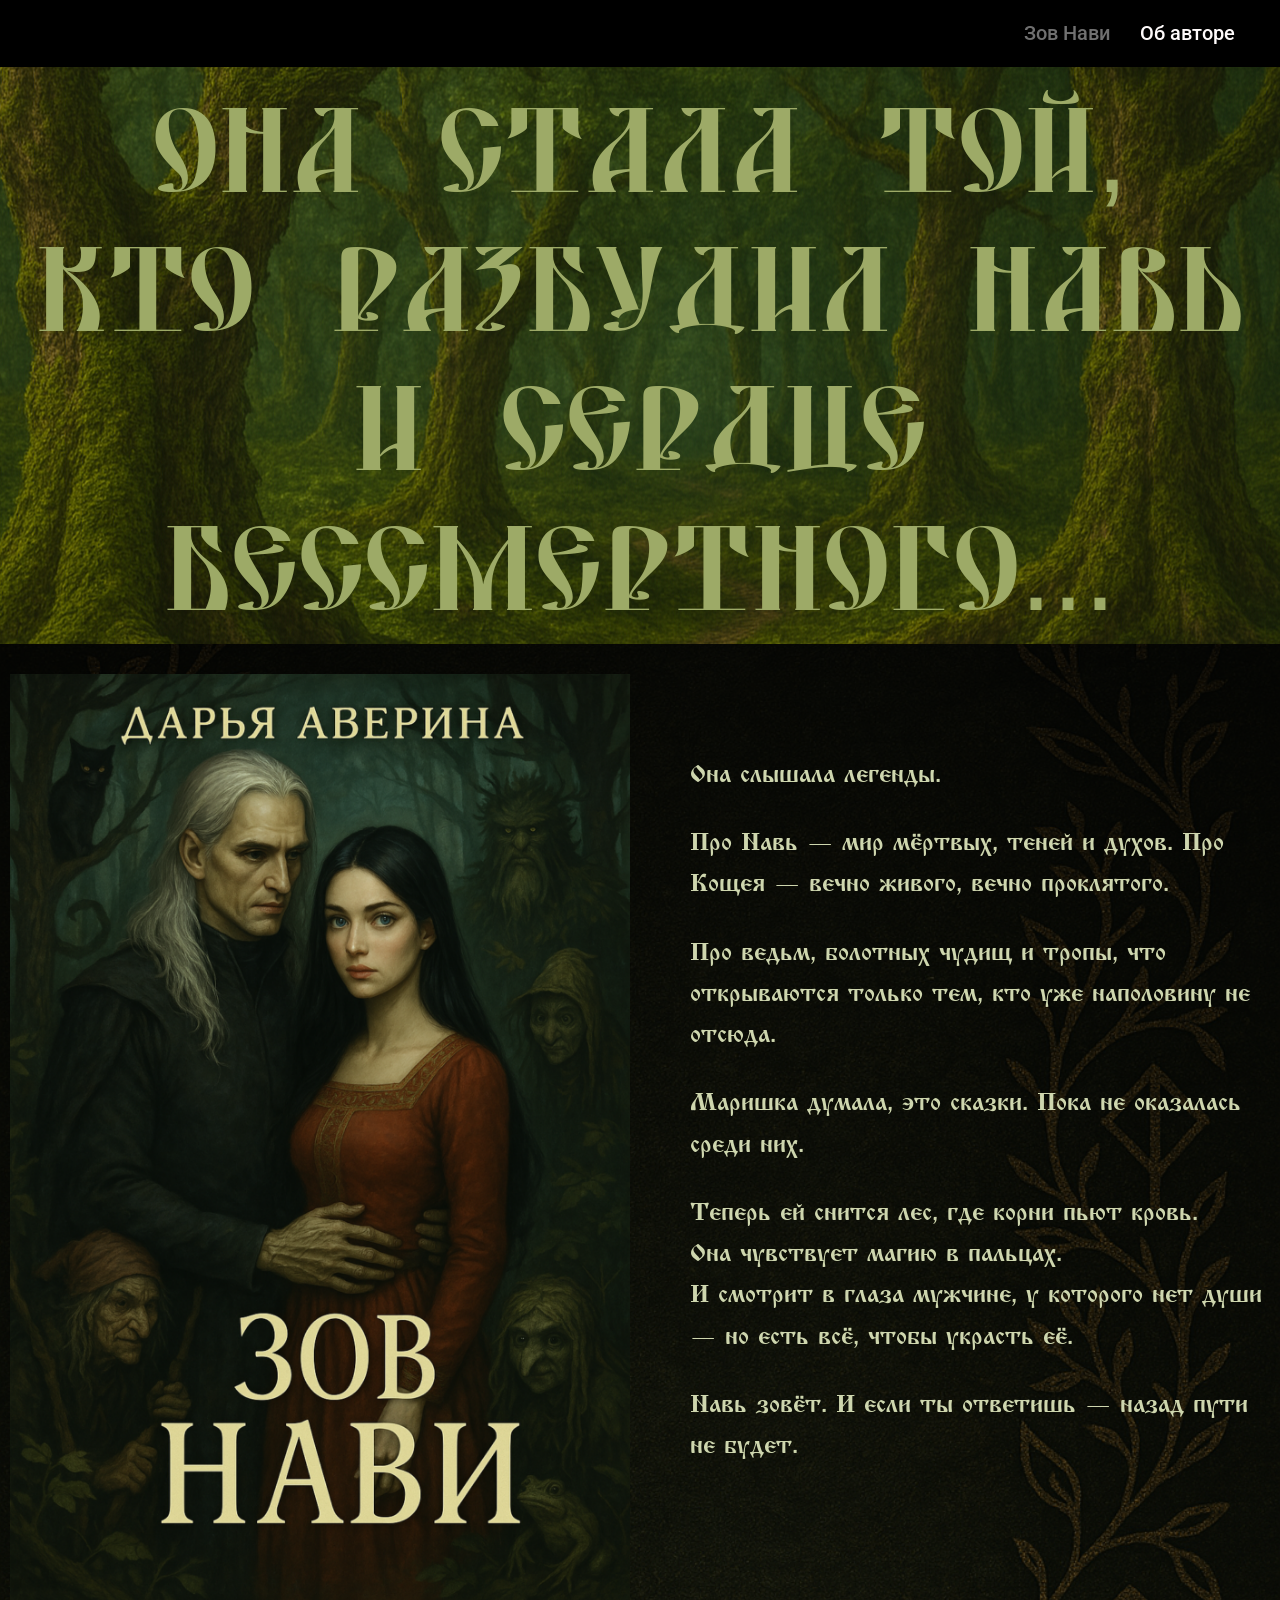
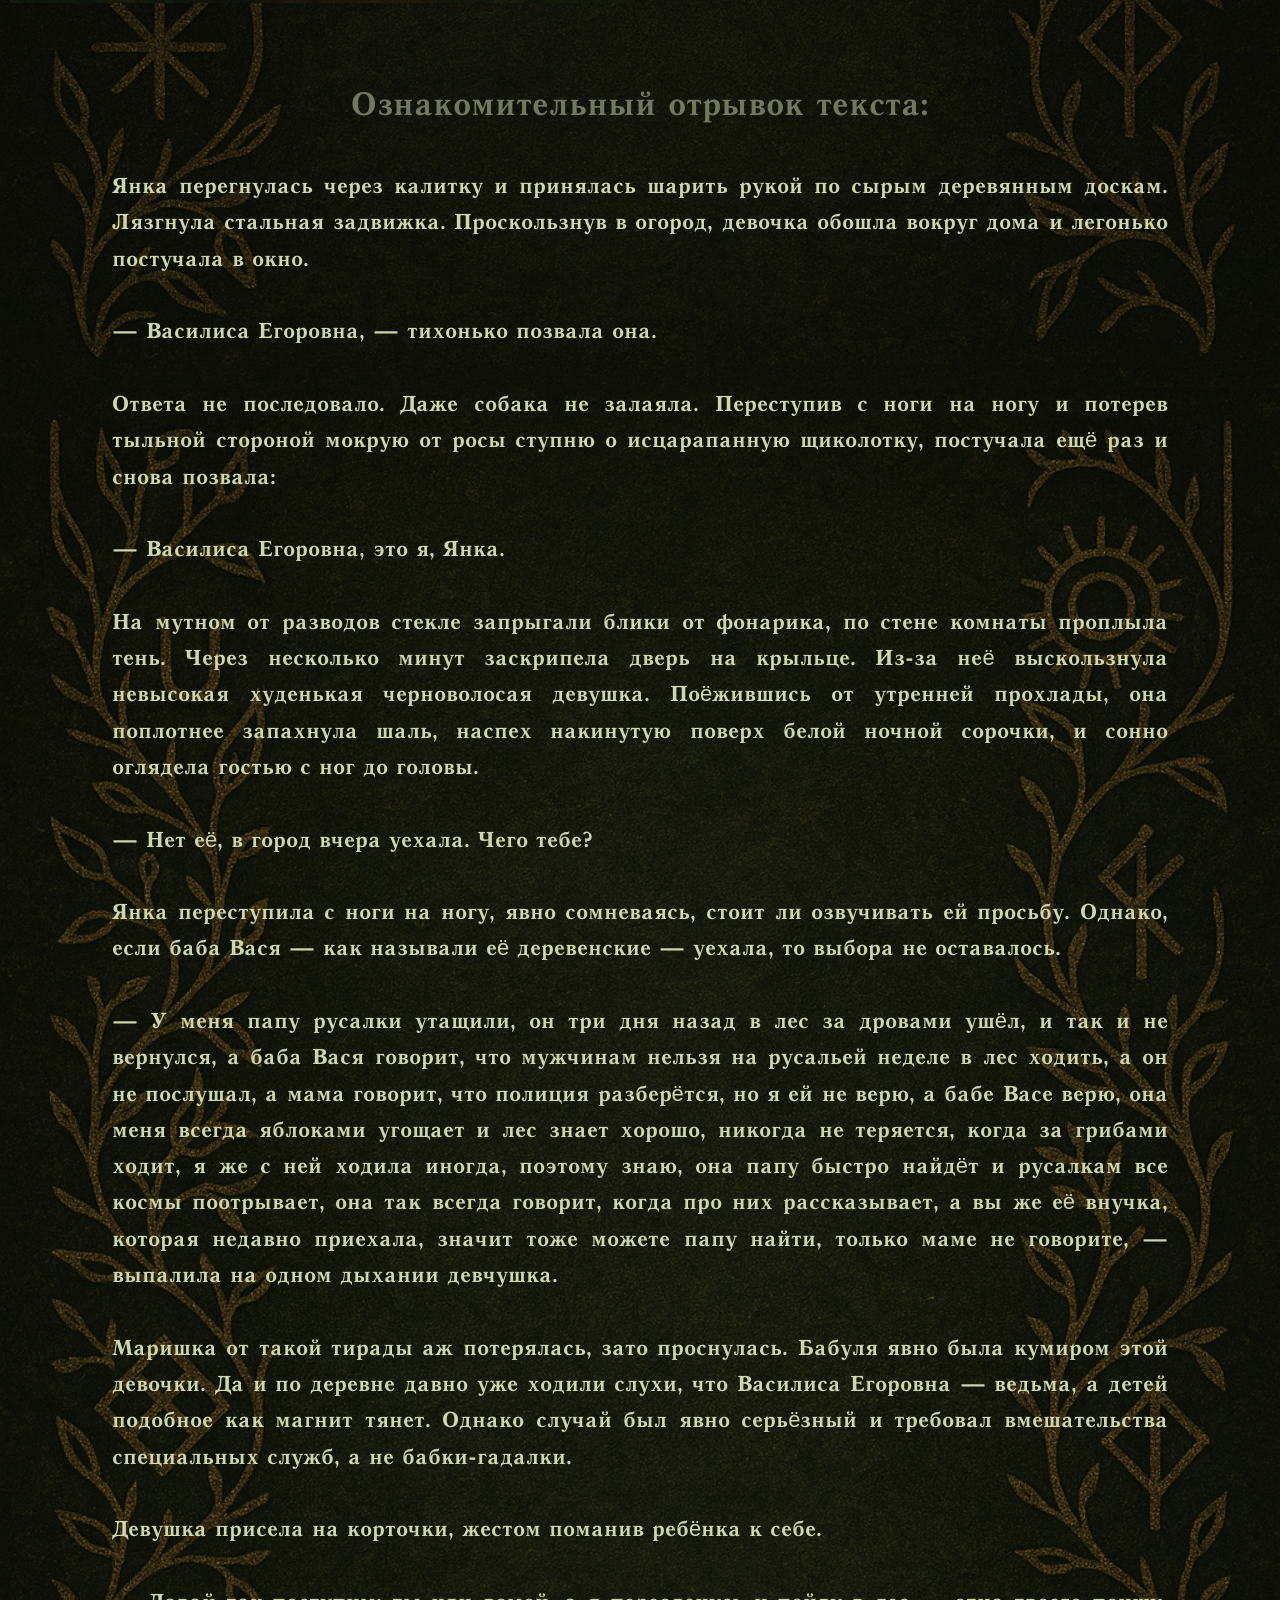
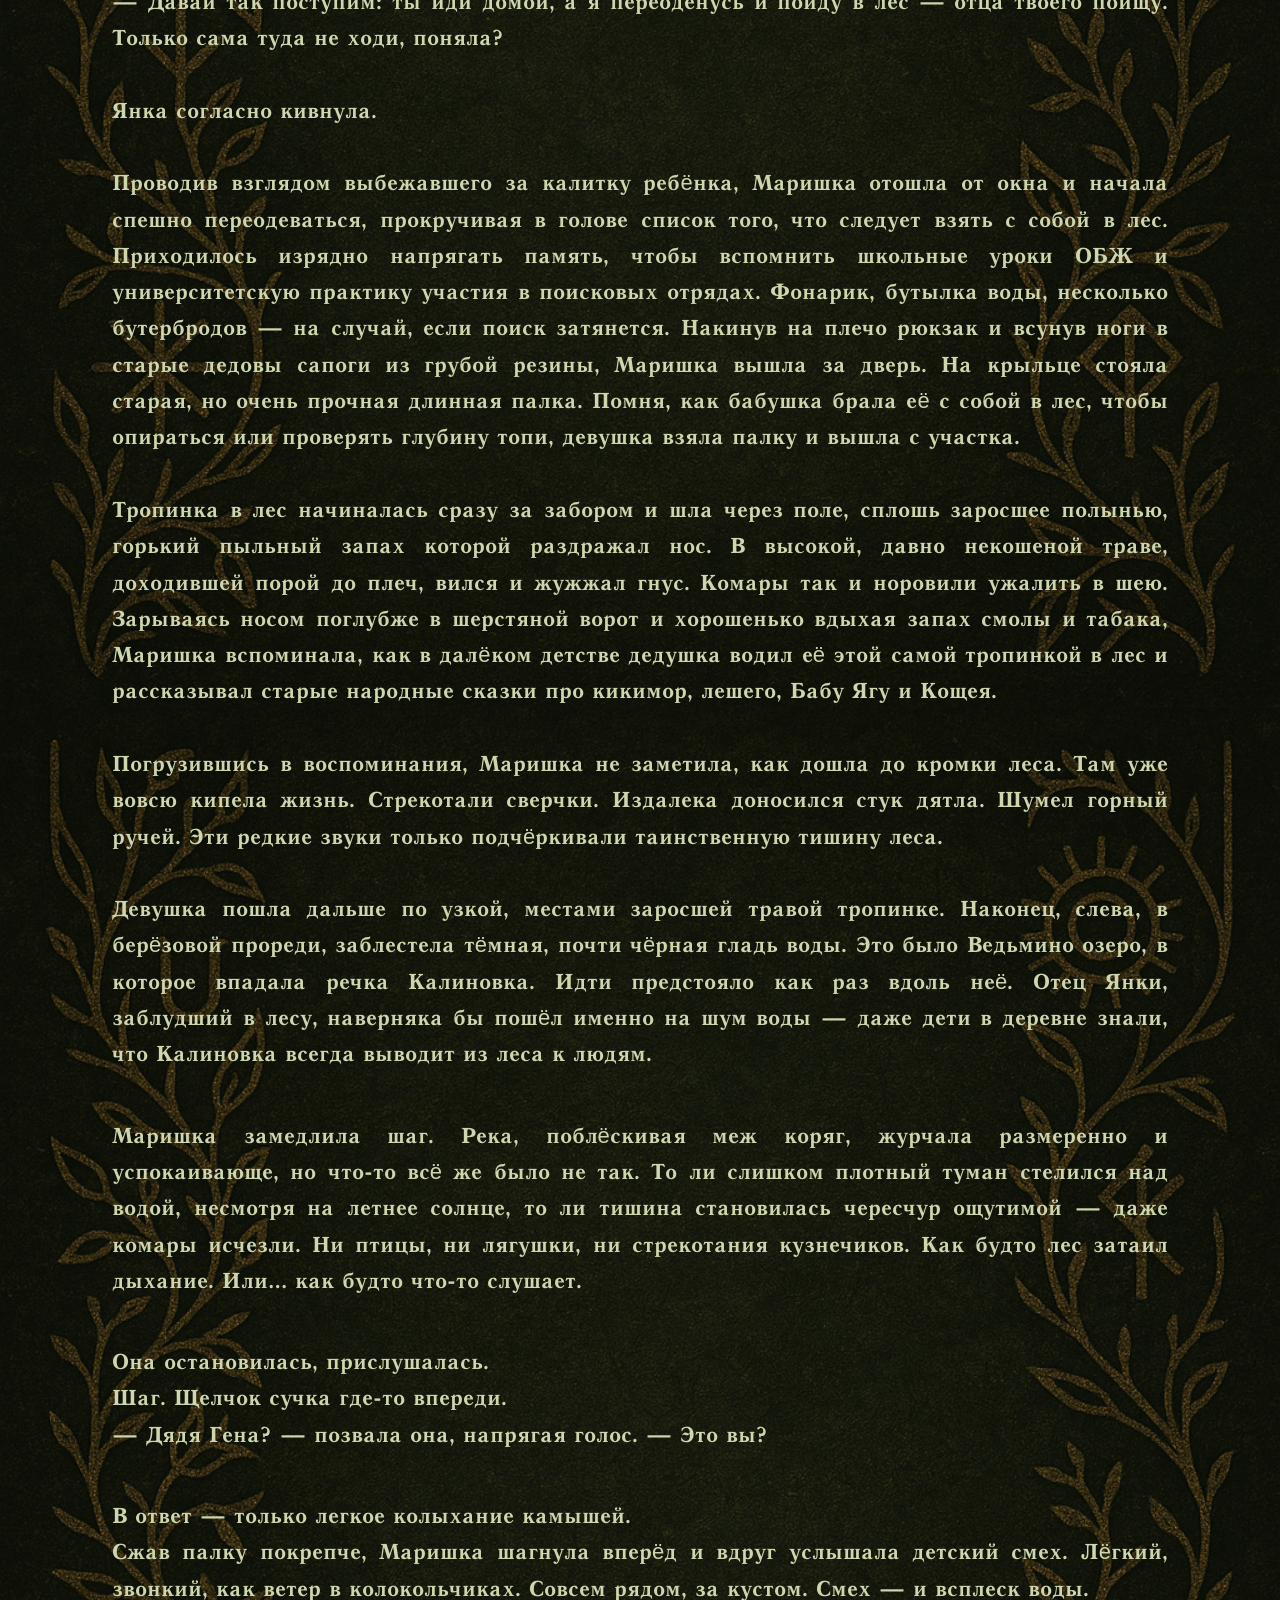
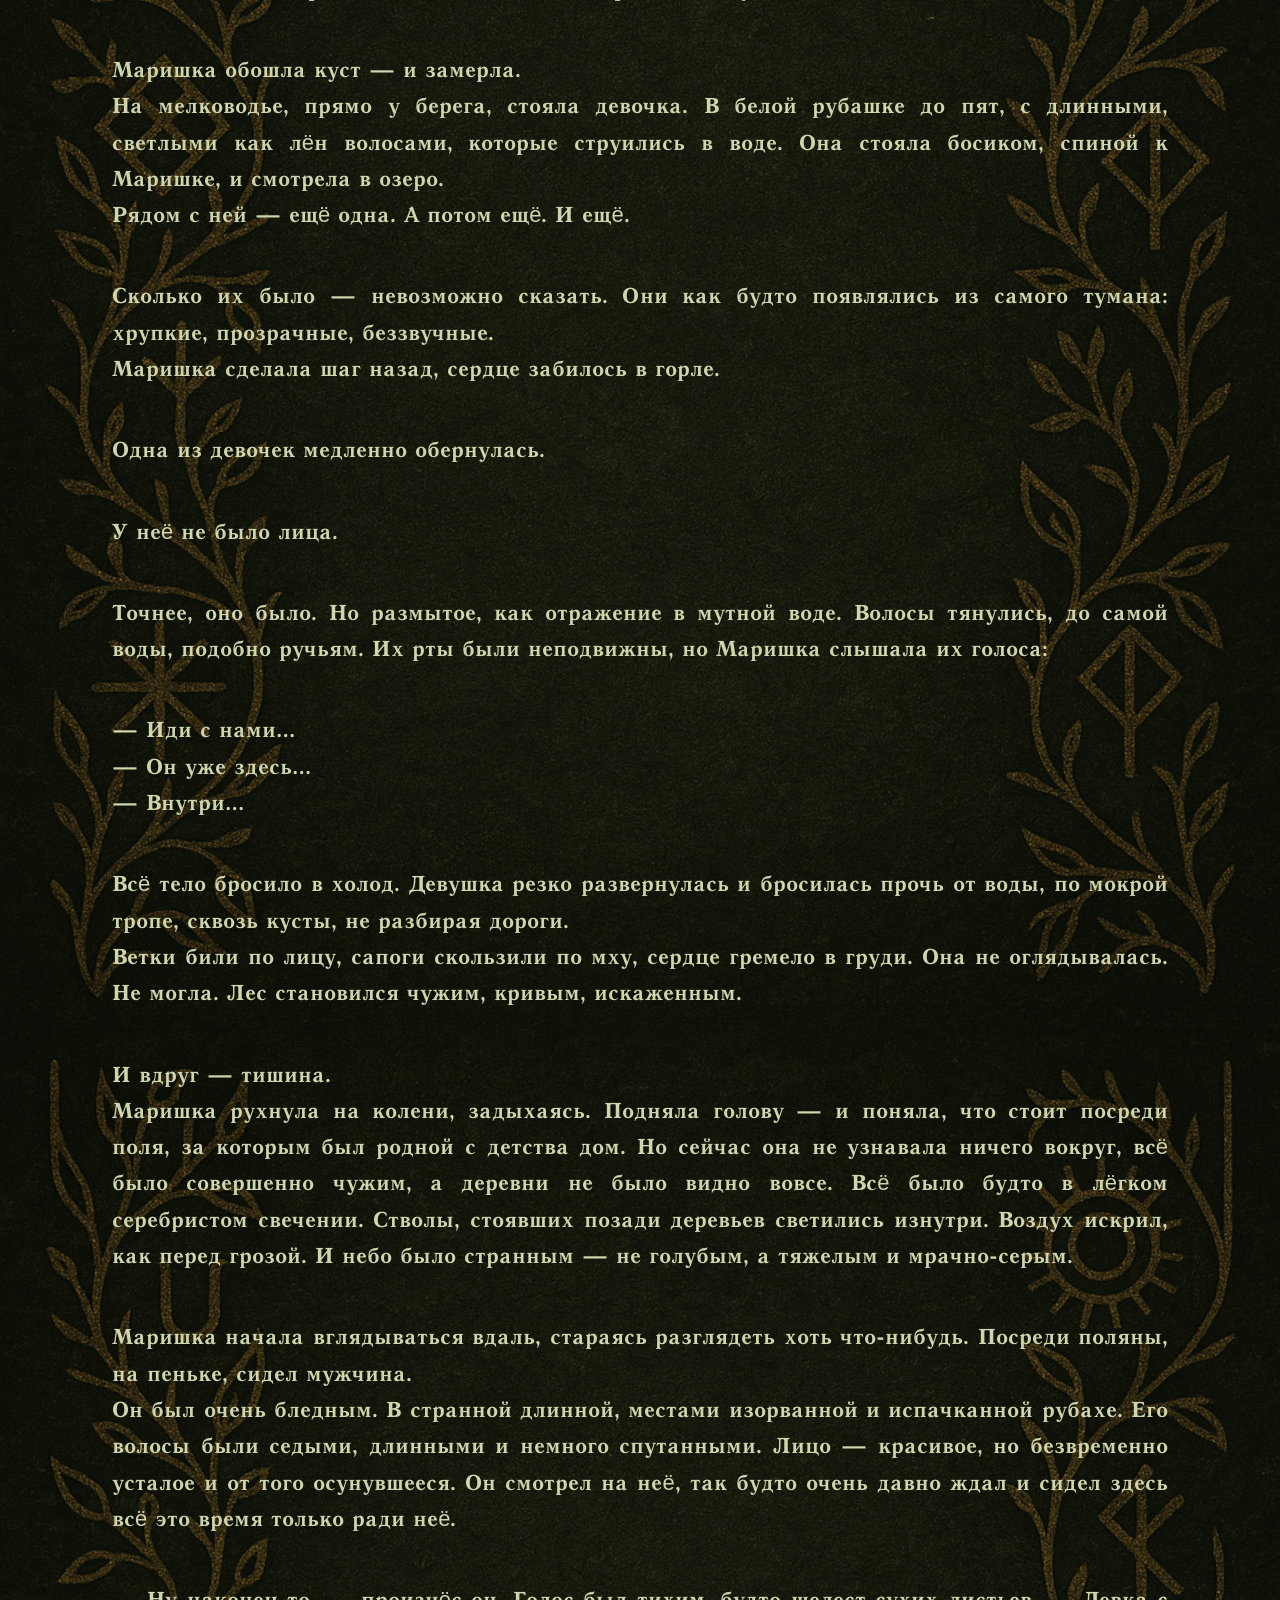
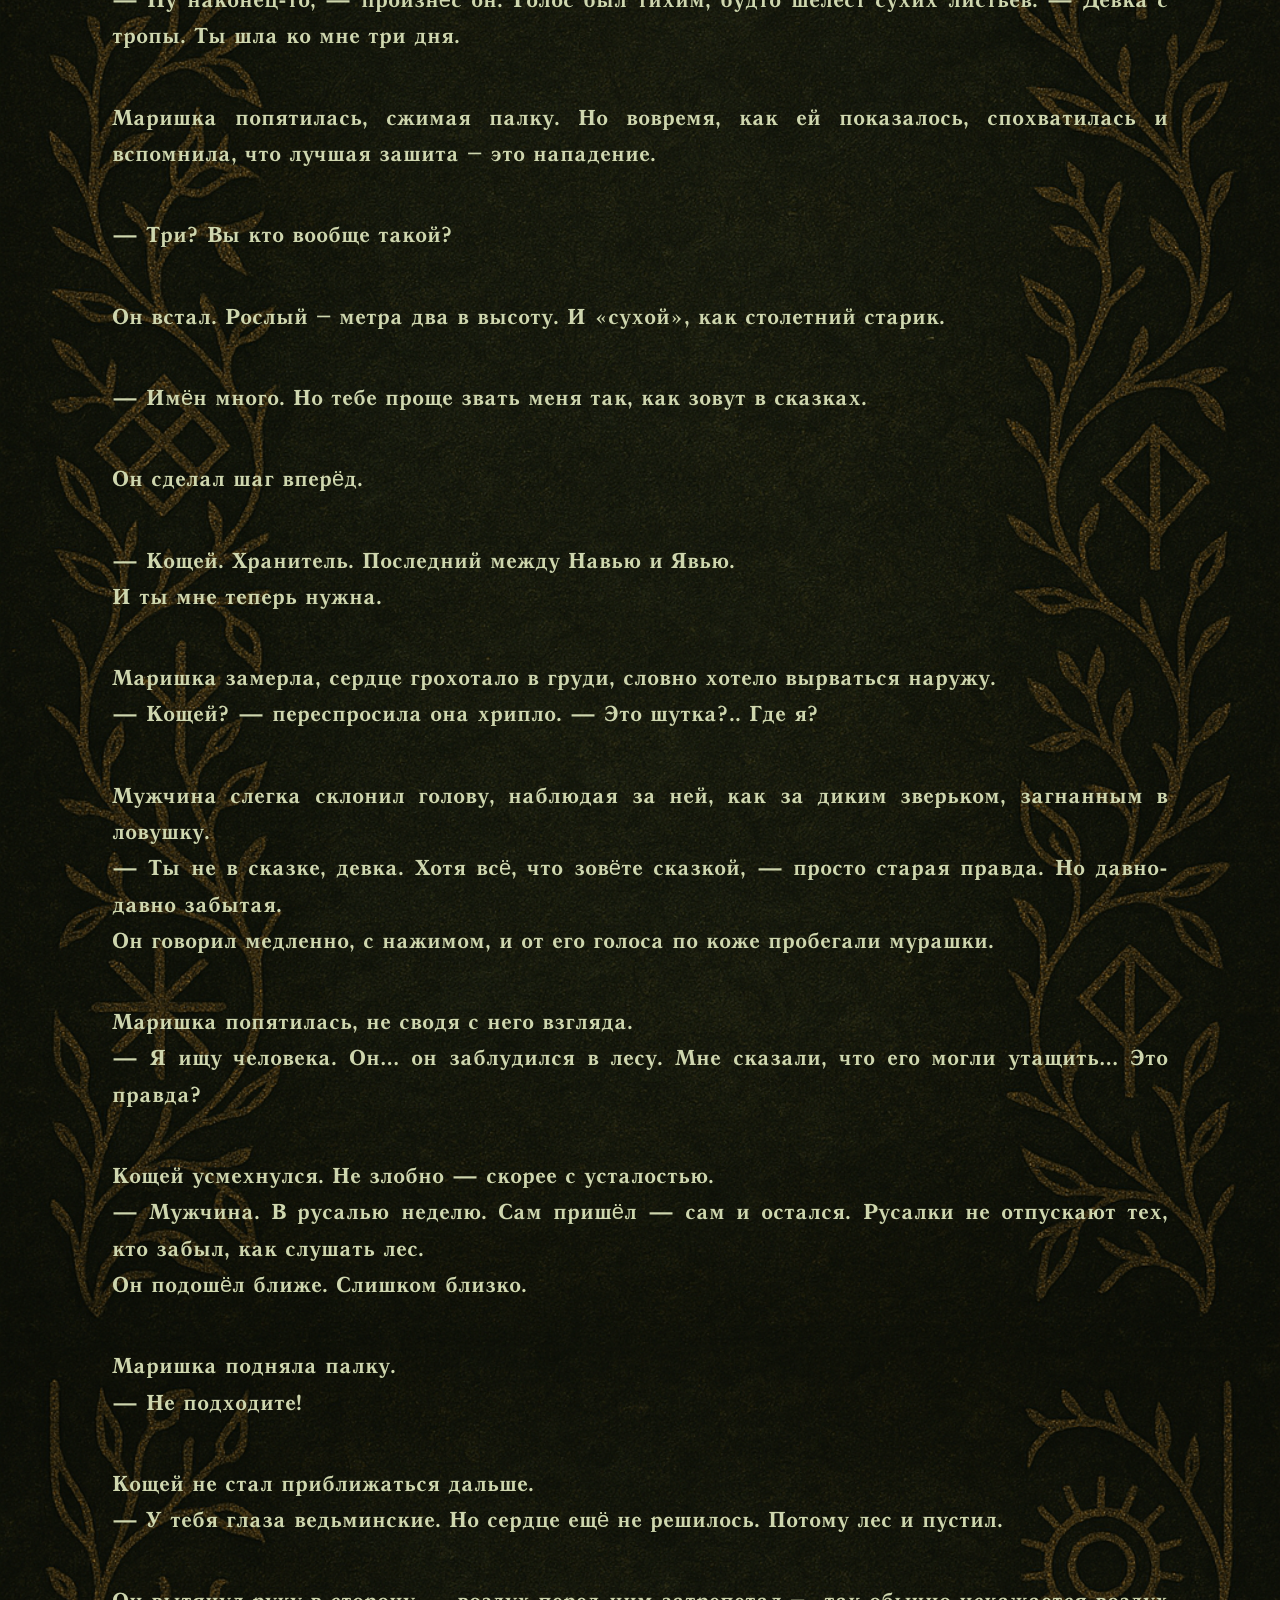
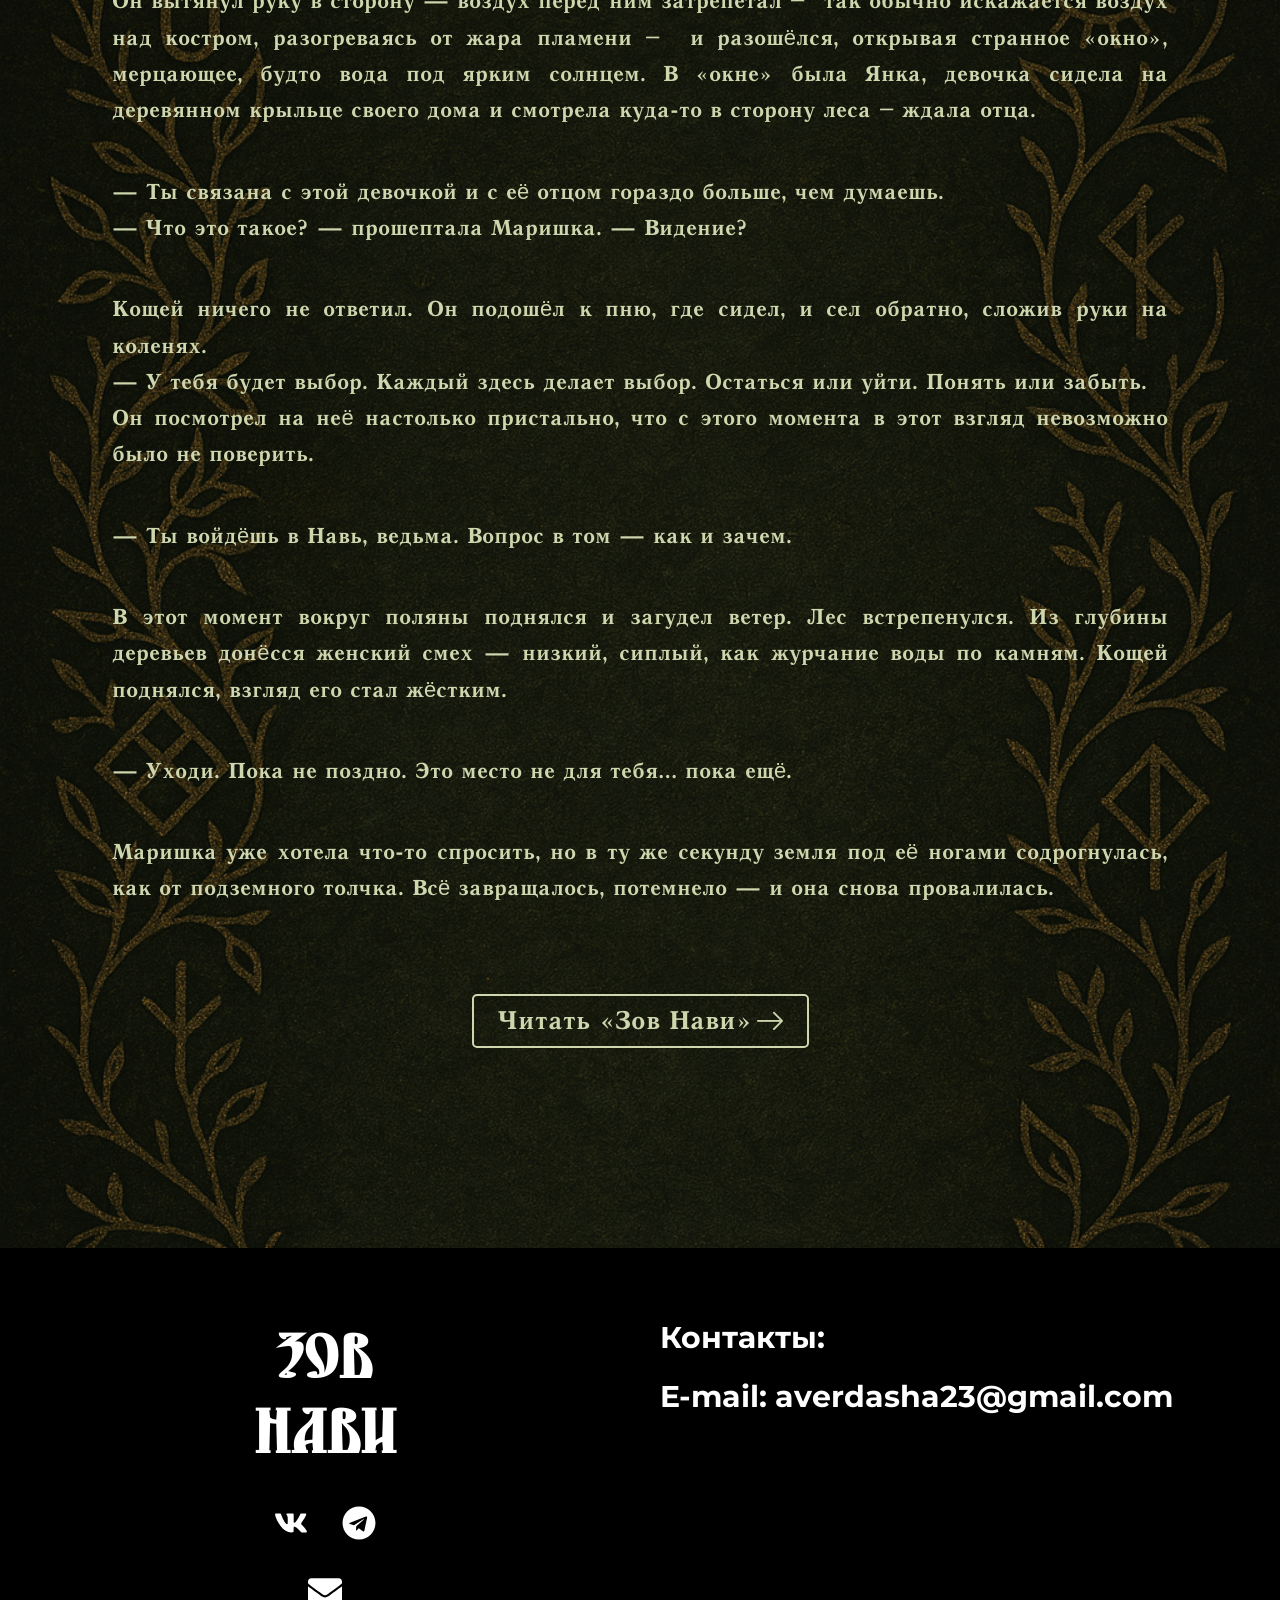
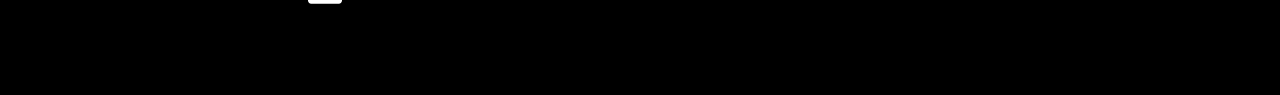
==== commit efbf4d76: "Resetting the site Updated adaptive design and fixed a devious grammatic mistake that caused our dea" ====
--- a/index.html
+++ b/index.html
@@ -15,7 +15,7 @@
 !function(i,n){var o,s,e;function c(e){try{var t={supportTests:e,timestamp:(new Date).valueOf()};sessionStorage.setItem(o,JSON.stringify(t))}catch(e){}}function p(e,t,n){e.clearRect(0,0,e.canvas.width,e.canvas.height),e.fillText(t,0,0);var t=new Uint32Array(e.getImageData(0,0,e.canvas.width,e.canvas.height).data),r=(e.clearRect(0,0,e.canvas.width,e.canvas.height),e.fillText(n,0,0),new Uint32Array(e.getImageData(0,0,e.canvas.width,e.canvas.height).data));return t.every(function(e,t){return e===r[t]})}function u(e,t,n){switch(t){case"flag":return n(e,"🏳️‍⚧️","🏳️​⚧️")?!1:!n(e,"🇺🇳","🇺​🇳")&&!n(e,"🏴󠁧󠁢󠁥󠁮󠁧󠁿","🏴​󠁧​󠁢​󠁥​󠁮​󠁧​󠁿");case"emoji":return!n(e,"🐦‍⬛","🐦​⬛")}return!1}function f(e,t,n){var r="undefined"!=typeof WorkerGlobalScope&&self instanceof WorkerGlobalScope?new OffscreenCanvas(300,150):i.createElement("canvas"),a=r.getContext("2d",{willReadFrequently:!0}),o=(a.textBaseline="top",a.font="600 32px Arial",{});return e.forEach(function(e){o[e]=t(a,e,n)}),o}function t(e){var t=i.createElement("script");t.src=e,t.defer=!0,i.head.appendChild(t)}"undefined"!=typeof Promise&&(o="wpEmojiSettingsSupports",s=["flag","emoji"],n.supports={everything:!0,everythingExceptFlag:!0},e=new Promise(function(e){i.addEventListener("DOMContentLoaded",e,{once:!0})}),new Promise(function(t){var n=function(){try{var e=JSON.parse(sessionStorage.getItem(o));if("object"==typeof e&&"number"==typeof e.timestamp&&(new Date).valueOf()<e.timestamp+604800&&"object"==typeof e.supportTests)return e.supportTests}catch(e){}return null}();if(!n){if("undefined"!=typeof Worker&&"undefined"!=typeof OffscreenCanvas&&"undefined"!=typeof URL&&URL.createObjectURL&&"undefined"!=typeof Blob)try{var e="postMessage("+f.toString()+"("+[JSON.stringify(s),u.toString(),p.toString()].join(",")+"));",r=new Blob([e],{type:"text/javascript"}),a=new Worker(URL.createObjectURL(r),{name:"wpTestEmojiSupports"});return void(a.onmessage=function(e){c(n=e.data),a.terminate(),t(n)})}catch(e){}c(n=f(s,u,p))}t(n)}).then(function(e){for(var t in e)n.supports[t]=e[t],n.supports.everything=n.supports.everything&&n.supports[t],"flag"!==t&&(n.supports.everythingExceptFlag=n.supports.everythingExceptFlag&&n.supports[t]);n.supports.everythingExceptFlag=n.supports.everythingExceptFlag&&!n.supports.flag,n.DOMReady=!1,n.readyCallback=function(){n.DOMReady=!0}}).then(function(){return e}).then(function(){var e;n.supports.everything||(n.readyCallback(),(e=n.source||{}).concatemoji?t(e.concatemoji):e.wpemoji&&e.twemoji&&(t(e.twemoji),t(e.wpemoji)))}))}((window,document),window._wpemojiSettings);
 </script>
 <link rel="stylesheet" id="elementor-frontend-css" href="https://dms-ddf.github.io/zov-navi/wp-content/plugins/elementor/assets/css/frontend.min.css?ver=3.28.3" media="all">
-<link rel="stylesheet" id="elementor-post-61-css" href="https://dms-ddf.github.io/zov-navi/wp-content/uploads/elementor/css/post-61.css?ver=1744754978" media="all">
+<link rel="stylesheet" id="elementor-post-61-css" href="https://dms-ddf.github.io/zov-navi/wp-content/uploads/elementor/css/post-61.css?ver=1744757533" media="all">
 <link rel="stylesheet" id="elementor-post-62-css" href="https://dms-ddf.github.io/zov-navi/wp-content/uploads/elementor/css/post-62.css?ver=1744754978" media="all">
 <style id="cf-frontend-style-inline-css">@font-face {
 	font-family: 'Uk Antique';
@@ -95,7 +95,7 @@
 <link rel="stylesheet" id="parallaxer-fluid-system-css" href="https://dms-ddf.github.io/zov-navi/wp-content/plugins/parallaxer-for-elementor/assets/css/fluid-system.css?ver=1.0.2" media="all">
 <link rel="stylesheet" id="widget-heading-css" href="https://dms-ddf.github.io/zov-navi/wp-content/plugins/elementor/assets/css/widget-heading.min.css?ver=3.28.3" media="all">
 <link rel="stylesheet" id="widget-image-css" href="https://dms-ddf.github.io/zov-navi/wp-content/plugins/elementor/assets/css/widget-image.min.css?ver=3.28.3" media="all">
-<link rel="stylesheet" id="elementor-post-9-css" href="https://dms-ddf.github.io/zov-navi/wp-content/uploads/elementor/css/post-9.css?ver=1744754978" media="all">
+<link rel="stylesheet" id="elementor-post-9-css" href="https://dms-ddf.github.io/zov-navi/wp-content/uploads/elementor/css/post-9.css?ver=1744757125" media="all">
 <link rel="stylesheet" id="ekit-widget-styles-css" href="https://dms-ddf.github.io/zov-navi/wp-content/plugins/elementskit-lite/widgets/init/assets/css/widget-styles.css?ver=3.4.9" media="all">
 <link rel="stylesheet" id="ekit-responsive-css" href="https://dms-ddf.github.io/zov-navi/wp-content/plugins/elementskit-lite/widgets/init/assets/css/responsive.css?ver=3.4.9" media="all">
 <link rel="stylesheet" id="elementor-gf-local-montserrat-css" href="https://dms-ddf.github.io/zov-navi/wp-content/uploads/elementor/google-fonts/css/montserrat.css?ver=1744671568" media="all">
@@ -146,10 +146,9 @@
 				<div class="elementor-element elementor-element-947dca5 e-con-full e-flex e-con e-parent" data-id="947dca5" data-element_type="container" data-settings="{&quot;background_background&quot;:&quot;classic&quot;}">
 				<div class="elementor-element elementor-element-757cc43 elementor-widget elementor-widget-ekit-nav-menu" data-id="757cc43" data-element_type="widget" data-widget_type="ekit-nav-menu.default">
 				<div class="elementor-widget-container">
-							<nav class="ekit-wid-con ekit_menu_responsive_tablet" data-hamburger-icon="" data-hamburger-icon-type="icon" data-responsive-breakpoint="1024">
+							<nav class="ekit-wid-con ekit_menu_responsive_tablet" data-hamburger-icon="icon icon-menu-6" data-hamburger-icon-type="icon" data-responsive-breakpoint="1024">
 			            <button class="elementskit-menu-hamburger elementskit-menu-toggler" type="button" aria-label="hamburger-icon">
-                                    <span class="elementskit-menu-hamburger-icon"></span><span class="elementskit-menu-hamburger-icon"></span><span class="elementskit-menu-hamburger-icon"></span>
-                            </button>
+                <i aria-hidden="true" class="ekit-menu-icon icon icon-menu-6"></i>            </button>
             <div id="ekit-megamenu-main-nav-menu" class="elementskit-menu-container elementskit-menu-offcanvas-elements elementskit-navbar-nav-default ekit-nav-menu-one-page-no ekit-nav-dropdown-hover">
 <ul id="menu-main-nav-menu" class="elementskit-navbar-nav elementskit-menu-po-center submenu-click-on-icon">
 <li id="menu-item-111" class="menu-item menu-item-type-post_type menu-item-object-page menu-item-home current-menu-item page_item page-item-9 current_page_item menu-item-111 nav-item elementskit-mobile-builder-content active" data-vertical-menu="750px"><a href="https://dms-ddf.github.io/zov-navi/" class="ekit-menu-nav-link active menu-link">Зов Нави</a></li>
@@ -183,7 +182,7 @@
 		<div class="elementor-element elementor-element-7aa0794 e-con-full e-flex e-con e-child" data-id="7aa0794" data-element_type="container" data-settings="{&quot;background_background&quot;:&quot;classic&quot;}">
 				<div class="elementor-element elementor-element-f00de8e elementor-widget elementor-widget-heading" data-id="f00de8e" data-element_type="widget" data-widget_type="heading.default">
 				<div class="elementor-widget-container">
-					<h2 class="elementor-heading-title elementor-size-default">Она стала той, кто разбудила Навь и сердце бессмертного...</h2>				</div>
+					<h2 class="elementor-heading-title elementor-size-default">Она стала той, кто разбудил Навь и сердце бессмертного...</h2>				</div>
 				</div>
 				</div>
 		<div class="elementor-element elementor-element-2cdd54d e-grid e-con-boxed e-con e-child" data-id="2cdd54d" data-element_type="container">
